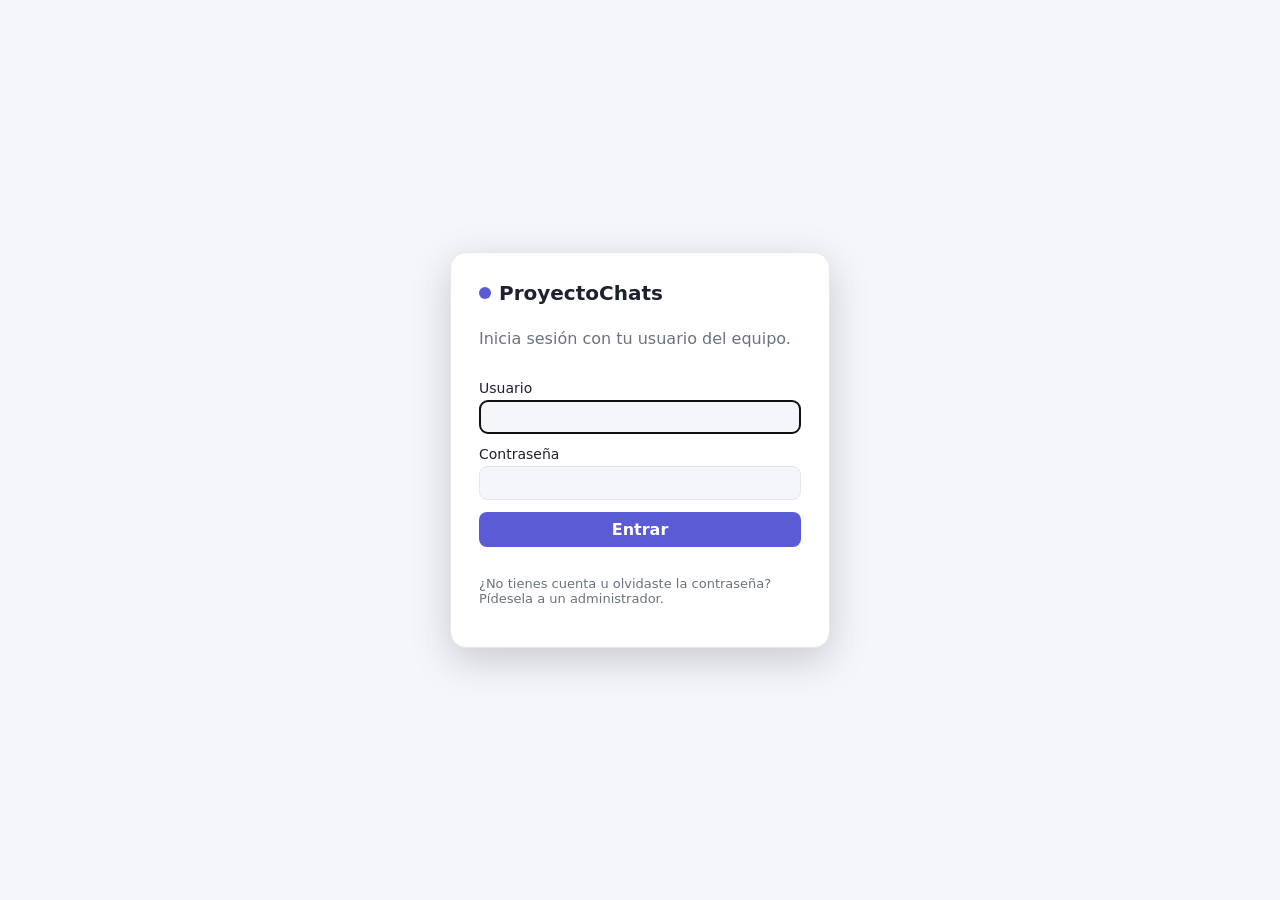
==== frontend/login.html @ 6e8d0477 "mejoras realizadas y pruebas hechas, va tomando forma" ====
<!doctype html>
<html lang="es">
<head>
  <meta charset="utf-8">
  <meta name="viewport" content="width=device-width, initial-scale=1">
  <title>Entrar · ProyectoChats</title>
  <link rel="stylesheet" href="styles.css">
  <script src="common.js"></script>
</head>
<body class="login-page">
  <main class="login-card">
    <div class="brand"><span class="brand-dot"></span>ProyectoChats</div>
    <p class="muted">Inicia sesión con tu usuario del equipo.</p>
    <form id="login-form" class="form">
      <label>Usuario
        <input id="username" name="username" autocomplete="username" required autofocus>
      </label>
      <label>Contraseña
        <input id="password" name="password" type="password" maxlength="128" autocomplete="current-password" required>
      </label>
      <p id="login-error" class="form-error" role="alert" hidden></p>
      <button type="submit" class="primary" id="login-btn">Entrar</button>
    </form>
    <p class="muted small">¿No tienes cuenta u olvidaste la contraseña? Pídesela a un administrador.</p>
  </main>

  <script src="login.js"></script>
</body>
</html>
---- frontend/styles.css ----
:root {
  --bg: #f5f6fa;
  --panel: #ffffff;
  --text: #1d2130;
  --muted: #6b7280;
  --border: #e5e7eb;
  --accent: #5b5bd6;
  --accent-soft: #ececfb;
  --in-bubble: #f1f2f6;
  --out-bubble: #5b5bd6;
  /* Canales = paleta categórica validada (orden fijo: email, telegram, whatsapp). Mismo color en
     etiquetas, historial y gráficos: el color sigue al canal. */
  --email: #2a78d6;
  --telegram: #eb6834;
  --whatsapp: #1baf7a;
  --phone: #4a3aa7;
  --chart-grid: #e1e0d9;
  --chart-axis: #c3c2b7;
  --chart-muted: #898781;
  --other: #9ca3af;
  --danger-bg: #fee2e2;
  --danger-text: #991b1b;
  --shadow: rgba(0, 0, 0, .18);
  --radius: 12px;
  color-scheme: light;
}

/* Tema oscuro: se aplica si el usuario lo elige (data-theme="dark")
   o si no ha elegido tema claro y el sistema está en modo oscuro. */
@media (prefers-color-scheme: dark) {
  :root:not([data-theme="light"]) {
    --bg: #111318;
    --panel: #1a1d24;
    --text: #e6e8ee;
    --muted: #9aa1ad;
    --border: #2a2e38;
    --accent: #8b8bf0;
    --accent-soft: #262747;
    --in-bubble: #242833;
    --out-bubble: #4f4fc4;
    --danger-bg: #3b1d1f;
    --danger-text: #fca5a5;
    --shadow: rgba(0, 0, 0, .5);
    --email: #3987e5;
    --telegram: #d95926;
    --whatsapp: #199e70;
    --phone: #9085e9;
    --chart-grid: #2c2c2a;
    --chart-axis: #383835;
    color-scheme: dark;
  }
}
:root[data-theme="dark"] {
  --bg: #111318;
  --panel: #1a1d24;
  --text: #e6e8ee;
  --muted: #9aa1ad;
  --border: #2a2e38;
  --accent: #8b8bf0;
  --accent-soft: #262747;
  --in-bubble: #242833;
  --out-bubble: #4f4fc4;
  --danger-bg: #3b1d1f;
  --danger-text: #fca5a5;
  --shadow: rgba(0, 0, 0, .5);
  --email: #3987e5;
  --telegram: #d95926;
  --whatsapp: #199e70;
  --phone: #9085e9;
  --chart-grid: #2c2c2a;
  --chart-axis: #383835;
  color-scheme: dark;
}

* { box-sizing: border-box; }
html, body { height: 100%; margin: 0; }
body {
  font-family: system-ui, -apple-system, "Segoe UI", Roboto, sans-serif;
  background: var(--bg);
  color: var(--text);
  display: flex;
  flex-direction: column;
}
button, input, select, textarea { font: inherit; color: inherit; }
.muted { color: var(--muted); }

/* Barra superior */
.topbar {
  display: flex; align-items: center; justify-content: space-between;
  padding: 10px 20px; background: var(--panel); border-bottom: 1px solid var(--border);
}
.brand { font-weight: 700; display: flex; align-items: center; gap: 8px; }
.brand-dot { width: 12px; height: 12px; border-radius: 50%; background: var(--accent); }
select, input[type="search"], .form input {
  background: var(--bg); border: 1px solid var(--border); border-radius: 8px; padding: 6px 10px;
}
.small { font-size: 13px; }

/* Mientras se comprueba la sesión no se muestra la app (evita un parpadeo antes de ir al login) */
body.booting .layout, body.booting .topbar-actions, body.booting .help { visibility: hidden; }

/* Botones */
button.primary {
  background: var(--accent); color: #fff; border: none; border-radius: 8px; padding: 8px 16px; cursor: pointer; font-weight: 600;
}
button.primary:disabled { opacity: .6; cursor: default; }
button.link { background: none; border: none; padding: 2px 4px; color: var(--accent); cursor: pointer; }
button.link:hover { text-decoration: underline; }
.icon-btn {
  width: 36px; height: 36px; display: inline-grid; place-items: center; cursor: pointer;
  background: none; border: 1px solid var(--border); border-radius: 50%; font-size: 20px; color: var(--text);
}
.icon-btn:hover { background: var(--bg); }
.icon-btn svg { width: 18px; height: 18px; fill: none; stroke: currentColor; stroke-width: 2; stroke-linecap: round; }
.icon-moon { fill: currentColor !important; stroke: none !important; }
#theme-toggle .icon-sun, #theme-toggle.is-dark .icon-moon { display: none; }
#theme-toggle.is-dark .icon-sun { display: block; }

/* Barra superior: acciones y menú de usuario */
.topbar-actions { display: flex; align-items: center; gap: 10px; }
.user-menu { position: relative; }
.user-btn {
  display: flex; align-items: center; gap: 8px; background: none; border: 1px solid var(--border);
  border-radius: 999px; padding: 4px 10px 4px 4px; cursor: pointer;
}
.user-btn:hover { background: var(--bg); }
.avatar {
  width: 28px; height: 28px; border-radius: 50%; background: var(--accent); color: #fff;
  display: grid; place-items: center; font-weight: 700; font-size: 14px;
}
.chevron { width: 16px; height: 16px; fill: none; stroke: currentColor; stroke-width: 2; }
.menu {
  position: absolute; right: 0; top: calc(100% + 6px); min-width: 220px; z-index: 60;
  background: var(--panel); border: 1px solid var(--border); border-radius: 10px;
  box-shadow: 0 10px 30px var(--shadow); padding: 6px; display: flex; flex-direction: column;
}
.menu[hidden] { display: none; }
.menu-head { display: flex; flex-direction: column; padding: 8px 10px; border-bottom: 1px solid var(--border); margin-bottom: 4px; font-size: 14px; }
.menu button { background: none; border: none; text-align: left; padding: 8px 10px; border-radius: 6px; cursor: pointer; }
.menu button:hover { background: var(--bg); }
.menu button.danger { color: var(--danger-text); }

/* Formularios y diálogos */
.form { display: flex; flex-direction: column; gap: 12px; }
.form label { display: flex; flex-direction: column; gap: 4px; font-size: 14px; }
.form input, .form select { padding: 8px 10px; }
.form-error { margin: 0; padding: 8px 10px; border-radius: 8px; background: var(--danger-bg); color: var(--danger-text); font-size: 14px; }
.form-error[hidden] { display: none; }
.dialog {
  border: 1px solid var(--border); border-radius: 14px; padding: 20px; width: min(420px, calc(100vw - 32px));
  background: var(--panel); color: var(--text); box-shadow: 0 20px 60px var(--shadow);
}
.dialog.wide { width: min(860px, calc(100vw - 32px)); }
.dialog::backdrop { background: rgba(0, 0, 0, .45); }
.dialog h2 { margin: 0 0 4px; font-size: 18px; }
.dialog h3 { margin: 8px 0 0; font-size: 15px; }
.dialog-head { display: flex; justify-content: space-between; align-items: center; margin-bottom: 12px; }
.dialog-actions { display: flex; justify-content: flex-end; gap: 8px; }
.form-grid { display: grid; grid-template-columns: repeat(auto-fit, minmax(180px, 1fr)); gap: 10px; }
.users-table { width: 100%; border-collapse: collapse; font-size: 14px; margin-bottom: 16px; display: block; overflow-x: auto; }
.users-table th, .users-table td { text-align: left; padding: 8px; border-bottom: 1px solid var(--border); white-space: nowrap; }
.users-table th { color: var(--muted); font-weight: 600; font-size: 12px; text-transform: uppercase; }
.users-table tr.inactive td { color: var(--muted); }
.row-actions { text-align: right; }
.user-form { border-top: 1px solid var(--border); padding-top: 12px; }

/* Pantalla de inicio de sesión */
body.login-page { align-items: center; justify-content: center; padding: 16px; }
.login-card {
  width: min(380px, 100%); background: var(--panel); border: 1px solid var(--border); border-radius: 16px;
  padding: 28px; box-shadow: 0 12px 40px var(--shadow); display: flex; flex-direction: column; gap: 8px;
}
.login-card .brand { font-size: 20px; }
.login-card .form { margin: 8px 0; }

/* Buscador, filtros y acciones de la columna de clientes */
#client-search { width: 100%; }
.client-actions { display: flex; align-items: center; gap: 6px; }
.client-actions .check { flex: 1; }
.small-btn { padding: 4px 10px; font-size: 13px; white-space: nowrap; }

/* Pestañas */
.tabs { display: flex; gap: 2px; border-bottom: 1px solid var(--border); flex-shrink: 0; }
.tabs button {
  background: none; border: none; border-bottom: 2px solid transparent; padding: 8px 10px; cursor: pointer;
  color: var(--muted); font-weight: 600; font-size: 14px; margin-bottom: -1px; display: flex; align-items: center; gap: 6px;
}
.tabs button:hover { color: var(--text); }
.tabs button.active { color: var(--accent); border-bottom-color: var(--accent); }
.count {
  font-size: 11px; min-width: 18px; padding: 1px 6px; border-radius: 999px; text-align: center;
  background: var(--accent-soft); color: var(--accent);
}
.count.alert { background: var(--danger-bg); color: var(--danger-text); }
.side-pane { display: flex; flex-direction: column; gap: 10px; flex: 1; min-height: 0; overflow-y: auto; }
.tab-pane { flex: 1; min-height: 0; overflow-y: auto; padding-top: 12px; display: flex; flex-direction: column; }
.detail-tabs { margin-top: 4px; }

/* Ficha: resumen y datos clave */
.summary-box { background: var(--accent-soft); border-radius: 10px; padding: 10px 12px; margin-bottom: 14px; }
.summary-head { display: flex; justify-content: space-between; align-items: center; font-size: 14px; }
.summary-box p { margin: 6px 0 0; font-size: 14px; line-height: 1.45; }
.summary-box #summary-meta { font-size: 12px; }
.summary-box #summary-meta:empty { display: none; }
.section-title { font-size: 13px; text-transform: uppercase; color: var(--muted); margin: 0 0 6px; letter-spacing: .03em; }
.facts { list-style: none; margin: 0 0 10px; padding: 0; display: flex; flex-direction: column; }
.facts > li { display: grid; grid-template-columns: 1fr auto; gap: 0 8px; padding: 7px 0; border-bottom: 1px solid var(--border); font-size: 14px; }
.fact-label { font-size: 12px; color: var(--muted); grid-column: 1; }
.fact-value { grid-column: 1; white-space: pre-wrap; word-break: break-word; }
.fact-actions { grid-column: 2; grid-row: 1 / span 2; display: flex; align-items: center; gap: 2px; }
.ai-badge {
  font-size: 10px; font-weight: 700; padding: 1px 5px; border-radius: 4px;
  background: var(--accent-soft); color: var(--accent); letter-spacing: .03em;
}
.icon-link {
  background: none; border: none; cursor: pointer; color: var(--muted); padding: 2px 5px; border-radius: 4px; font-size: 14px; line-height: 1;
}
.icon-link:hover { color: var(--accent); background: var(--bg); }
.inline-form { display: flex; gap: 6px; flex-wrap: wrap; }
.inline-form input { flex: 1 1 120px; min-width: 0; background: var(--bg); border: 1px solid var(--border); border-radius: 8px; padding: 6px 8px; font-size: 14px; }
.facts .fact-edit { grid-column: 1 / -1; }

/* Tareas */
.task-list { list-style: none; margin: 0; padding: 0; display: flex; flex-direction: column; }
.task { display: flex; align-items: flex-start; gap: 8px; padding: 8px 0; border-bottom: 1px solid var(--border); font-size: 14px; }
.task input[type="checkbox"] { margin-top: 3px; accent-color: var(--accent); cursor: pointer; }
.task-body { flex: 1; min-width: 0; display: flex; flex-direction: column; gap: 3px; }
.task-title { word-break: break-word; }
.task.done .task-title { text-decoration: line-through; color: var(--muted); }
.task-meta { display: flex; flex-wrap: wrap; align-items: center; gap: 6px; font-size: 12px; }
.task-meta .client-link { padding: 0; font-size: 12px; font-weight: 600; }
.due { color: var(--muted); }
.due.today { color: #b45309; font-weight: 600; }
.due.overdue { color: var(--danger-text); font-weight: 600; }
.task-group { font-size: 12px; font-weight: 700; text-transform: uppercase; color: var(--muted); padding: 10px 0 2px; letter-spacing: .03em; }
.task-group:first-child { padding-top: 0; }
.task .task-form { flex: 1; }
.task-form { display: flex; flex-direction: column; gap: 6px; margin-top: 10px; }
.task-form input, .task-form select { background: var(--bg); border: 1px solid var(--border); border-radius: 8px; padding: 6px 8px; font-size: 14px; min-width: 0; }
.task-form-row { display: flex; gap: 6px; flex-wrap: wrap; align-items: center; }
.task-form-row select { flex: 1; }
.done-tasks { margin-top: 14px; font-size: 14px; }
.done-tasks summary { cursor: pointer; color: var(--muted); }
.empty-tasks { padding: 12px 0; }

/* Pestañas laterales: tres en una columna estrecha */
.side-tabs button { padding: 8px 6px; font-size: 13px; gap: 4px; white-space: nowrap; }

/* Bandeja "Sin responder" */
#inbox-scope { align-self: flex-start; }
.inbox-list { list-style: none; margin: 0; padding: 0; display: flex; flex-direction: column; gap: 6px; }
.inbox-item { padding: 8px 10px; border-radius: 8px; cursor: pointer; border: 1px solid var(--border); display: flex; flex-direction: column; gap: 4px; }
.inbox-item:hover { background: var(--bg); }
.inbox-top, .inbox-bottom { display: flex; justify-content: space-between; align-items: center; gap: 6px; }
.inbox-bottom { flex-wrap: wrap; }
.inbox-bottom > .muted { white-space: nowrap; }
.inbox-snippet { font-size: 13px; line-height: 1.4; word-break: break-word; }
.wait { font-size: 12px; color: var(--muted); white-space: nowrap; }
.wait.late { color: var(--danger-text); font-weight: 600; }
button.link.small { font-size: 12px; }

/* No leídos en la lista de clientes */
.unread {
  display: inline-block; margin-left: 6px; font-size: 11px; font-weight: 700; min-width: 18px; padding: 0 6px;
  border-radius: 999px; background: var(--accent); color: #fff; text-align: center; vertical-align: middle;
}

/* Novedades desde la última visita */
.whats-new { background: var(--accent-soft); border-left: 3px solid var(--accent); border-radius: 8px; padding: 8px 10px; margin-bottom: 10px; font-size: 13px; }
.whats-new-head { display: flex; justify-content: space-between; align-items: center; gap: 8px; flex-wrap: wrap; }
.whats-new-summary { margin-top: 6px; white-space: pre-wrap; line-height: 1.45; }

/* Borrador de respuesta */
.draft-open { align-self: flex-start; margin-bottom: 10px; }
.draft-panel {
  display: flex; flex-direction: column; gap: 8px; padding: 10px; margin-bottom: 12px;
  border: 1px solid var(--accent); border-radius: 10px; background: var(--accent-soft); font-size: 14px;
}
.draft-panel label { display: flex; flex-direction: column; gap: 4px; }
.draft-panel select, .draft-panel input, .draft-panel textarea {
  background: var(--panel); border: 1px solid var(--border); border-radius: 8px; padding: 6px 8px; font-size: 14px; width: 100%;
}
.draft-panel textarea { resize: vertical; line-height: 1.45; min-height: 140px; }
.draft-actions { display: flex; align-items: center; gap: 10px; flex-wrap: wrap; }
.primary.small-btn { padding: 5px 12px; }

/* Pestañas del panel derecho: cuatro en poco espacio */
.detail-tabs button { padding: 8px 7px; font-size: 13px; gap: 4px; }

/* Notas internas */
.note-form { display: flex; flex-direction: column; gap: 6px; margin-bottom: 12px; }
.note-form .ghost { align-self: flex-end; }
.mention-wrap { position: relative; }
.mention-wrap textarea {
  width: 100%; resize: vertical; background: var(--bg); border: 1px solid var(--border); border-radius: 8px;
  padding: 8px 10px; font-size: 14px; line-height: 1.45;
}
.mention-list {
  position: absolute; left: 8px; top: 100%; z-index: 20; list-style: none; margin: 2px 0 0; padding: 4px; min-width: 180px;
  background: var(--panel); border: 1px solid var(--border); border-radius: 8px; box-shadow: 0 8px 24px var(--shadow);
}
.mention-list li { padding: 6px 10px; border-radius: 6px; cursor: pointer; font-size: 14px; }
.mention-list li.active, .mention-list li:hover { background: var(--accent-soft); color: var(--accent); }
.notes-list { list-style: none; margin: 0; padding: 0; display: flex; flex-direction: column; gap: 8px; }
.note { background: #fff8e1; border-radius: 8px; padding: 8px 10px; font-size: 14px; }
.note-meta { display: flex; align-items: center; gap: 6px; font-size: 12px; margin-bottom: 4px; }
.note-meta .muted { flex: 1; }
.note-body { white-space: pre-wrap; word-break: break-word; line-height: 1.45; }
.mention { color: var(--accent); font-weight: 600; }
:root[data-theme="dark"] .note { background: #3a3320; }
@media (prefers-color-scheme: dark) { :root:not([data-theme="light"]) .note { background: #3a3320; } }

/* Campana de avisos */
.bell-wrap { position: relative; }
#bell { position: relative; }
.bell-count {
  position: absolute; top: -4px; right: -4px; min-width: 18px; height: 18px; padding: 0 5px; border-radius: 999px;
  background: #ef4444; color: #fff; font-size: 11px; font-weight: 700; display: grid; place-items: center;
}
.bell-menu { width: 340px; max-width: calc(100vw - 24px); }
.bell-head { flex-direction: row; justify-content: space-between; align-items: center; }
.bell-list { list-style: none; margin: 0; padding: 0; max-height: 380px; overflow-y: auto; }
.bell-item { display: flex; gap: 8px; padding: 8px 10px; border-radius: 6px; cursor: pointer; font-size: 13px; line-height: 1.4; }
.bell-item:hover { background: var(--bg); }
.bell-item.unread-item { background: var(--accent-soft); }
.bell-text { display: flex; flex-direction: column; gap: 2px; }
.bell-empty { padding: 10px; }

/* Gestión de clientes: filtros, estado, etiquetas */
.client-filters { display: flex; gap: 6px; align-items: center; flex-wrap: wrap; }
.client-filters select { flex: 1 1 90px; min-width: 0; padding: 4px 6px; font-size: 13px; }
.check { display: flex; align-items: center; gap: 4px; font-size: 13px; color: var(--muted); cursor: pointer; white-space: nowrap; }
.status-dot { display: inline-block; width: 8px; height: 8px; border-radius: 50%; margin-right: 6px; vertical-align: middle; background: var(--other); }
.status-dot.lead, .status-badge.lead { --st: #8b5cf6; }
.status-dot.active, .status-badge.active { --st: #16a34a; }
.status-dot.issue, .status-badge.issue { --st: #dc2626; }
.status-dot.inactive, .status-badge.inactive { --st: #9ca3af; }
.status-dot { background: var(--st, var(--other)); }
.status-badge { font-size: 11px; font-weight: 700; padding: 2px 8px; border-radius: 999px; color: var(--st); border: 1px solid var(--st); white-space: nowrap; }
.detail-title { display: flex; align-items: center; gap: 8px; }
.detail-title h2 { flex: 0 1 auto; min-width: 0; overflow: hidden; text-overflow: ellipsis; white-space: nowrap; }
.tag-chips { display: flex; flex-wrap: wrap; gap: 4px; margin-bottom: 8px; }
.tag-chips:empty { display: none; }
.chip-tag { font-size: 11px; padding: 1px 7px; border-radius: 4px; background: var(--bg); border: 1px solid var(--border); color: var(--muted); }
.chip-tag.more { border-style: dashed; }
.badge.phone { --c: var(--phone); }
.duplicates { display: flex; flex-direction: column; gap: 6px; margin-bottom: 10px; }
.duplicate { display: flex; align-items: center; justify-content: space-between; gap: 8px; font-size: 13px;
  padding: 6px 10px; border-radius: 8px; background: #fef3c7; color: #78350f; }
.duplicate .link { color: inherit; font-weight: 700; text-decoration: underline; padding: 0; }
:root[data-theme="dark"] .duplicate { background: #3b2f12; color: #fde68a; }
@media (prefers-color-scheme: dark) { :root:not([data-theme="light"]) .duplicate { background: #3b2f12; color: #fde68a; } }
.client-section { border-top: 1px solid var(--border); margin-top: 16px; padding-top: 12px; display: flex; flex-direction: column; gap: 8px; }
.client-section h3 { margin: 0; }
.client-section p { margin: 0; }
.identity-list { list-style: none; margin: 0; padding: 0; display: flex; flex-direction: column; gap: 4px; font-size: 14px; }
.identity-list li { display: flex; align-items: center; gap: 6px; }
.identity-list li span:nth-child(2) { flex: 1; }
.inline-form select { background: var(--bg); border: 1px solid var(--border); border-radius: 8px; padding: 6px 8px; font-size: 14px; }
button.danger { color: var(--danger-text); border-color: var(--danger-text); }
.create-mode .edit-only { display: none !important; }
dialog:not(.is-admin) .admin-only { display: none !important; }
.admin-tabs { margin-bottom: 12px; }
.admin-pane { display: flex; flex-direction: column; gap: 10px; }
.audit-table { max-height: 50vh; overflow-y: auto; }
.audit-table td.audit-detail { white-space: normal; min-width: 180px; color: var(--muted); }

.spacer { flex: 1; }

/* Integraciones (administración) */
.integrations-list { list-style: none; margin: 0 0 12px; padding: 0; display: flex; flex-direction: column; gap: 8px; }
.integration { border: 1px solid var(--border); border-radius: 10px; padding: 10px 12px; display: flex; flex-direction: column; gap: 6px; font-size: 14px; }
.integration.disabled { opacity: .6; }
.int-head { display: flex; align-items: center; gap: 8px; flex-wrap: wrap; }
.int-status { font-size: 13px; color: var(--muted); }
.int-status.ok { color: #0ca30c; }
.int-status.error { color: var(--danger-text); }
.webhook-info { display: grid; grid-template-columns: auto 1fr; gap: 4px 10px; align-items: center; }
.webhook-info code { font-size: 12px; background: var(--bg); padding: 3px 6px; border-radius: 4px; word-break: break-all; user-select: all; }
.integration-form { border-top: 1px solid var(--border); padding-top: 12px; }

/* Buscador de mensajes */
.msg-search { display: flex; gap: 6px; margin-bottom: 8px; flex-wrap: wrap; }
.msg-search input { flex: 1 1 160px; min-width: 0; }
.msg-results { border: 1px solid var(--border); border-radius: 10px; padding: 8px 10px; margin-bottom: 10px; max-height: 45%; overflow-y: auto; flex-shrink: 0; }
.msg-results-head { display: flex; justify-content: space-between; align-items: center; margin-bottom: 4px; }
.results { list-style: none; margin: 0; padding: 0; display: flex; flex-direction: column; }
.result { padding: 7px 4px; border-bottom: 1px solid var(--border); cursor: pointer; font-size: 13px; border-radius: 6px; }
.result:hover { background: var(--bg); }
.result:last-child { border-bottom: none; }
.result-meta { font-size: 12px; color: var(--muted); margin-bottom: 2px; }
.result-reason { font-weight: 600; margin-bottom: 2px; }
.result-text { line-height: 1.4; word-break: break-word; }
.result mark { background: #fde68a; color: inherit; border-radius: 2px; padding: 0 1px; }
:root[data-theme="dark"] .result mark { background: #6b5a1a; }
@media (prefers-color-scheme: dark) { :root:not([data-theme="light"]) .result mark { background: #6b5a1a; } }
.keywords { margin: 6px 0 0; }

/* Documentos y adjuntos */
.docs-title { display: flex; justify-content: space-between; align-items: center; margin-top: 14px; }
.docs-title h3 { margin: 0; }
.upload-link { cursor: pointer; }
.documents { list-style: none; margin: 0; padding: 0; display: flex; flex-direction: column; }
.document { display: flex; align-items: flex-start; gap: 8px; padding: 7px 0; border-bottom: 1px solid var(--border); font-size: 14px; }
.doc-icon { font-size: 18px; line-height: 1.2; }
.doc-body { flex: 1; min-width: 0; display: flex; flex-direction: column; gap: 2px; }
.doc-name { color: var(--text); text-decoration: none; word-break: break-word; font-weight: 600; }
.doc-name:hover { color: var(--accent); text-decoration: underline; }
.doc-meta { font-size: 12px; color: var(--muted); }
.doc-meta .link { padding: 0 2px; }
.doc-text {
  margin: 6px 0 0; padding: 8px; max-height: 220px; overflow: auto; white-space: pre-wrap; word-break: break-word;
  background: var(--bg); border-radius: 6px; font: 12px/1.45 ui-monospace, Consolas, monospace;
}
a.icon-link { text-decoration: none; }
.att-chips { display: flex; flex-wrap: wrap; gap: 4px; margin-top: 6px; }
.att-chip {
  font-size: 12px; padding: 2px 8px; border-radius: 6px; border: 1px solid var(--border); background: var(--panel);
  color: var(--text); text-decoration: none; max-width: 100%; overflow: hidden; text-overflow: ellipsis; white-space: nowrap;
}
.att-chip:hover { border-color: var(--accent); color: var(--accent); }

/* Panel de actividad (gráficos) */
.dashboard { width: min(1000px, calc(100vw - 32px)); }
.dash-range { margin-bottom: 14px; }
.stat-tiles { display: grid; grid-template-columns: repeat(auto-fit, minmax(140px, 1fr)); gap: 10px; margin-bottom: 14px; }
.stat-tile { border: 1px solid var(--border); border-radius: 10px; padding: 10px 12px; display: flex; flex-direction: column; gap: 4px; }
.stat-label { font-size: 12px; color: var(--muted); }
.stat-value { font-size: 24px; font-weight: 600; }
.tile-note { font-size: 12px; font-weight: 600; color: var(--danger-text); }
.viz-card { border: 1px solid var(--border); border-radius: 10px; padding: 12px 14px; margin-bottom: 12px; min-width: 0; }
.viz-card h3 { margin: 0 0 8px; font-size: 15px; }
.viz-row { display: grid; grid-template-columns: 1fr 2fr; gap: 12px; }
.people-table th { white-space: normal; }
.viz-row .viz-card { margin-bottom: 0; }
.viz-legend { display: flex; gap: 14px; font-size: 13px; color: var(--muted); margin-bottom: 6px; }
.viz-legend-item { display: inline-flex; align-items: center; gap: 6px; }
.viz-key { width: 10px; height: 10px; border-radius: 2px; background: var(--other); }
.viz-key.email, .viz-seg.email { --c: var(--email); }
.viz-key.telegram, .viz-seg.telegram { --c: var(--telegram); }
.viz-key.whatsapp, .viz-seg.whatsapp { --c: var(--whatsapp); }
.viz-key { background: var(--c); }
.viz-seg { fill: var(--c); }
.viz-chart svg { display: block; width: 100%; height: auto; overflow: visible; }
.viz-grid { stroke: var(--chart-grid); stroke-width: 1; }
.viz-baseline { stroke: var(--chart-axis); stroke-width: 1; }
.viz-axis { font-size: 11px; fill: var(--chart-muted); font-variant-numeric: tabular-nums; }
.viz-hit { outline: none; cursor: default; }
.viz-hit:hover, .viz-hit:focus { fill: color-mix(in srgb, var(--text) 5%, transparent); }
.viz-table { margin-top: 8px; font-size: 13px; }
.viz-table summary { cursor: pointer; color: var(--accent); }
td.num, .people-table td:not(:first-child) { text-align: right; font-variant-numeric: tabular-nums; }
.hbar { display: grid; grid-template-columns: 84px 1fr 32px; align-items: center; gap: 8px; font-size: 13px; padding: 5px 0; }
.hbar-track { height: 12px; }
.hbar-fill { display: block; height: 100%; background: var(--email); border-radius: 0 4px 4px 0; }
.hbar-fill:not([data-pct="0"]) { min-width: 2px; }
.hbar-value { text-align: right; font-variant-numeric: tabular-nums; }
.viz-tooltip {
  position: fixed; z-index: 2000; pointer-events: none; background: var(--panel); color: var(--text);
  border: 1px solid var(--border); border-radius: 8px; padding: 8px 10px; box-shadow: 0 8px 24px var(--shadow); font-size: 13px;
}
.viz-tip-title { font-size: 12px; color: var(--muted); margin-bottom: 4px; }
.viz-tip-row { display: flex; align-items: center; gap: 6px; }
.viz-tip-key { width: 12px; height: 2px; border-radius: 1px; }
@media (max-width: 760px) { .viz-row { grid-template-columns: 1fr; } }

/* Mensaje resaltado al venir desde un dato o una tarea */
.timeline li.flash { outline: 2px solid var(--accent); animation: flash 2.5s ease; }
@keyframes flash { 0%, 60% { background: var(--accent-soft); } }

/* Importación */
.dropzone {
  display: flex; flex-direction: column; align-items: center; justify-content: center; gap: 6px; text-align: center;
  padding: 36px 16px; border: 2px dashed var(--border); border-radius: 12px; cursor: pointer; margin-bottom: 12px;
  transition: border-color .15s, background .15s;
}
.dropzone:hover, .dropzone.over { border-color: var(--accent); background: var(--accent-soft); }
.dropzone.loading { opacity: .6; pointer-events: none; }
.dropzone.loading strong::after { content: " · analizando…"; font-weight: normal; }
.howto { font-size: 14px; margin-top: 8px; }
.howto summary { cursor: pointer; color: var(--accent); }
.howto li { margin: 6px 0; line-height: 1.45; }
.import-summary { margin: 0; display: flex; align-items: center; gap: 6px; flex-wrap: wrap; }
.participants { border: 1px solid var(--border); border-radius: 10px; padding: 8px 12px; margin: 0; max-height: 240px; overflow-y: auto; }
.participants legend { font-size: 14px; padding: 0 4px; }
.participant { display: flex !important; flex-direction: row !important; align-items: center; gap: 10px; padding: 6px 0; flex-wrap: wrap; }
.participant > span:nth-child(2) { flex: 1; }
.tag { font-size: 12px; padding: 2px 8px; border-radius: 999px; background: var(--accent-soft); color: var(--accent); }
.import-result { font-size: 15px; line-height: 1.5; }
[hidden] { display: none !important; }

/* Tutorial de bienvenida */
.tour-backdrop { position: fixed; inset: 0; z-index: 1000; }
.tour-spot {
  position: fixed; z-index: 1001; border-radius: 12px; pointer-events: none;
  box-shadow: 0 0 0 9999px rgba(0, 0, 0, .55); transition: all .25s ease;
}
.tour-card {
  position: fixed; z-index: 1002; width: min(340px, calc(100vw - 24px));
  background: var(--panel); color: var(--text); border: 1px solid var(--border); border-radius: 14px;
  padding: 16px 18px; box-shadow: 0 16px 50px var(--shadow); transition: top .25s ease, left .25s ease;
}
.tour-card h3 { margin: 4px 0 6px; font-size: 16px; }
.tour-card p { margin: 0 0 14px; font-size: 14px; line-height: 1.5; }
.tour-progress { font-size: 12px; color: var(--muted); }
.tour-actions { display: flex; align-items: center; gap: 8px; }
.tour-actions .spacer { flex: 1; }

/* Layout principal */
.layout {
  flex: 1; min-height: 0;
  display: grid; grid-template-columns: 290px 1fr 370px; gap: 12px; padding: 12px;
}
.panel {
  background: var(--panel); border: 1px solid var(--border); border-radius: var(--radius);
  min-height: 0; display: flex; flex-direction: column; overflow: hidden;
}

/* Clientes */
.clients { padding: 12px; gap: 10px; }
.clients input { width: 100%; }
.client-list { list-style: none; margin: 0; padding: 0; overflow-y: auto; }
.client-list li {
  padding: 10px; border-radius: 8px; cursor: pointer; display: flex; flex-direction: column; gap: 4px;
}
.client-list li:hover { background: var(--bg); }
.client-list li.active { background: var(--accent-soft); }
.client-name { font-weight: 600; }
.client-meta { display: flex; gap: 4px; flex-wrap: wrap; }

.badge {
  --c: var(--other);
  font-size: 11px; padding: 1px 7px; border-radius: 999px; color: var(--text);
  background: color-mix(in srgb, var(--c) 18%, transparent); border: 1px solid color-mix(in srgb, var(--c) 55%, transparent);
  text-transform: capitalize;
}
.badge.email { --c: var(--email); }
.badge.whatsapp { --c: var(--whatsapp); }
.badge.telegram { --c: var(--telegram); }

/* Chat */
.chat-head {
  display: flex; justify-content: space-between; align-items: center;
  padding: 14px 18px; border-bottom: 1px solid var(--border);
}
.chat-head h1 { font-size: 18px; margin: 0 0 2px; }
.chat-head p { margin: 0; font-size: 13px; }
.ghost {
  background: none; border: 1px solid var(--border); border-radius: 8px; padding: 6px 12px; cursor: pointer;
}
.ghost:hover { background: var(--bg); }

.chat-log { flex: 1; overflow-y: auto; padding: 18px; display: flex; flex-direction: column; gap: 12px; }
.empty-chat { margin: auto; text-align: center; max-width: 440px; }
.suggestions { display: flex; flex-direction: column; gap: 8px; margin-top: 12px; }
.chip {
  background: var(--accent-soft); border: none; border-radius: 999px; padding: 8px 14px; cursor: pointer; text-align: left;
}

.msg { max-width: 80%; padding: 10px 14px; border-radius: 14px; line-height: 1.45; white-space: pre-wrap; word-wrap: break-word; }
.msg.user { align-self: flex-end; background: var(--out-bubble); color: #fff; border-bottom-right-radius: 4px; }
.msg.bot { align-self: flex-start; background: var(--in-bubble); border-bottom-left-radius: 4px; }
.msg.error { align-self: center; background: var(--danger-bg); color: var(--danger-text); }
.msg .trace { margin-top: 8px; font-size: 12px; color: var(--muted); white-space: normal; }
.msg .trace span { display: inline-block; margin: 2px 4px 0 0; padding: 1px 6px; border: 1px solid var(--border); border-radius: 6px; }
.msg .trace span.team { border-color: #f59e0b; color: #b45309; }
.typing { display: inline-flex; gap: 4px; }
.typing i { width: 6px; height: 6px; border-radius: 50%; background: var(--muted); animation: blink 1s infinite; }
.typing i:nth-child(2) { animation-delay: .2s; }
.typing i:nth-child(3) { animation-delay: .4s; }
@keyframes blink { 50% { opacity: .2; } }

.chat-form { display: flex; gap: 8px; padding: 12px; border-top: 1px solid var(--border); }
.chat-form textarea {
  flex: 1; resize: none; max-height: 160px; border: 1px solid var(--border); border-radius: 10px;
  padding: 10px 12px; background: var(--bg);
}
.chat-form button {
  background: var(--accent); color: #fff; border: none; border-radius: 10px; padding: 0 18px; cursor: pointer;
}
.chat-form button:disabled { opacity: .5; cursor: default; }

/* Ficha del cliente */
.detail { padding: 16px; }
.detail-empty { margin: auto; text-align: center; }
.detail-body { display: flex; flex-direction: column; min-height: 0; flex: 1; }
.detail-body[hidden] { display: none; }
.detail h2 { margin: 0; font-size: 18px; }
.detail p { margin: 2px 0 10px; font-size: 13px; }
.identities { display: flex; flex-direction: column; gap: 4px; font-size: 13px; margin-bottom: 12px; }
.identities div { display: flex; gap: 6px; align-items: center; }
.timeline-controls { display: flex; gap: 8px; align-items: center; margin-bottom: 10px; }
.segmented { display: inline-flex; border: 1px solid var(--border); border-radius: 8px; overflow: hidden; }
.segmented button { background: none; border: none; padding: 5px 12px; cursor: pointer; }
.segmented button.active { background: var(--accent); color: #fff; }

.timeline { list-style: none; margin: 0; padding: 0; overflow-y: auto; flex: 1; display: flex; flex-direction: column; gap: 8px; }
.timeline li { font-size: 13px; padding: 8px 10px; border-radius: 10px; background: var(--in-bubble); border-left: 3px solid var(--other); }
.timeline li.email { border-left-color: var(--email); }
.timeline li.whatsapp { border-left-color: var(--whatsapp); }
.timeline li.telegram { border-left-color: var(--telegram); }
.timeline li.out { background: var(--accent-soft); }
.timeline .meta { font-size: 11px; color: var(--muted); margin-bottom: 3px; }

/* Hilos del asistente: uno por cliente */
.thread { display: flex; flex-direction: column; gap: 12px; min-height: 100%; }
.thread[hidden] { display: none; }
.client-list li.general .client-name::before { content: "💬 "; }
.client-list li .has-thread {
  width: 7px; height: 7px; border-radius: 50%; background: var(--accent); display: inline-block; margin-left: 6px;
  vertical-align: middle;
}

/* Mascota de ayuda */
.help { position: fixed; right: 20px; bottom: 20px; z-index: 50; display: flex; flex-direction: column; align-items: flex-end; gap: 12px; }
.mascot {
  width: 64px; height: 64px; border: none; border-radius: 50%; padding: 6px; cursor: pointer;
  background: var(--panel); box-shadow: 0 6px 20px var(--shadow);
  transition: transform .15s ease;
  animation: float 3.5s ease-in-out infinite;
}
.mascot:hover { transform: scale(1.08); }
.mascot svg { width: 100%; height: 100%; display: block; }
.mascot-body { fill: #ffb547; }
.mascot-eye { fill: #2b2140; }
.mascot-shine { fill: #fff; }
.mascot-smile { fill: none; stroke: #2b2140; stroke-width: 2.4; stroke-linecap: round; }
.mascot-cheek { fill: #ff7a7a; opacity: .55; }
.mascot-spark { fill: var(--accent); transform-origin: 52px 10px; animation: twinkle 2.4s ease-in-out infinite; }
.help.open .mascot { animation: none; }
@keyframes float { 50% { transform: translateY(-4px); } }
@keyframes twinkle { 50% { transform: scale(.6) rotate(20deg); opacity: .6; } }

.help-panel {
  width: 340px; max-width: calc(100vw - 32px); height: 440px; max-height: calc(100vh - 120px);
  background: var(--panel); border: 1px solid var(--border); border-radius: 16px;
  box-shadow: 0 12px 40px var(--shadow); display: flex; flex-direction: column; overflow: hidden;
}
.help-panel[hidden] { display: none; }
.help-head { display: flex; align-items: center; gap: 6px; padding: 12px 14px; border-bottom: 1px solid var(--border); background: #ffb54722; }
.help-head .muted { font-size: 13px; }
.help-close { margin-left: auto; background: none; border: none; font-size: 22px; line-height: 1; cursor: pointer; color: var(--muted); }
.help-log { flex: 1; overflow-y: auto; padding: 14px; display: flex; flex-direction: column; gap: 10px; }
.help-log .msg { max-width: 90%; font-size: 14px; }
.help .chat-form button { background: #f59e0b; }

@media (max-width: 1100px) {
  .layout { grid-template-columns: 220px 1fr; }
  .detail { display: none; }
}
@media (max-width: 720px) {
  .layout { grid-template-columns: 1fr; padding: 8px; }
  .clients { max-height: 180px; }
}
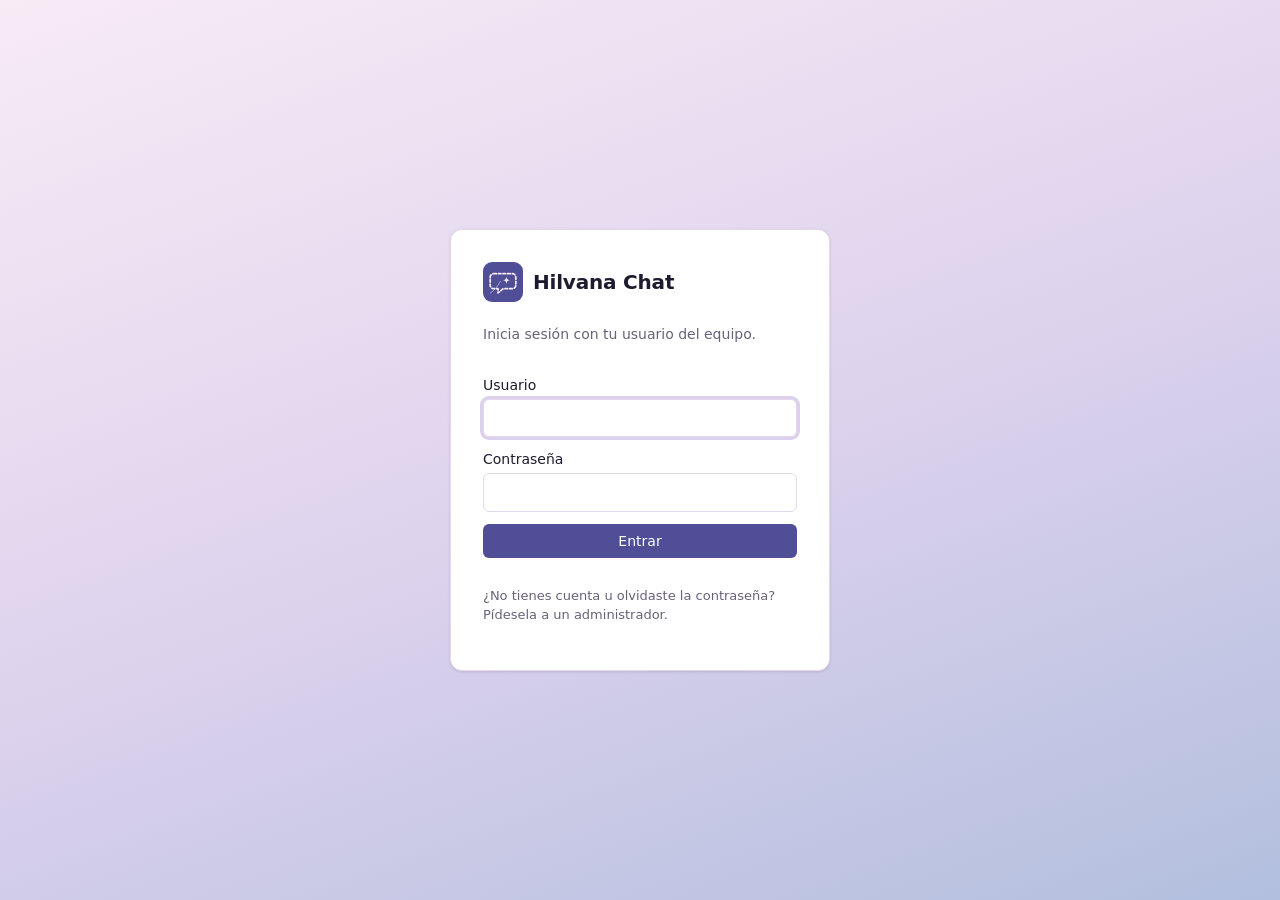
==== commit 1f80415c: "feat(ui): marca Hilvana Chat con su logo" ====
--- a/frontend/login.html
+++ b/frontend/login.html
@@ -3,13 +3,14 @@
 <head>
   <meta charset="utf-8">
   <meta name="viewport" content="width=device-width, initial-scale=1">
-  <title>Entrar · ProyectoChats</title>
+  <title>Entrar · Hilvana Chat</title>
+  <link rel="icon" href="logo.svg" type="image/svg+xml">
   <link rel="stylesheet" href="styles.css">
   <script src="common.js"></script>
 </head>
 <body class="login-page">
   <main class="login-card">
-    <div class="brand"><span class="brand-dot"></span>ProyectoChats</div>
+    <div class="brand"><img class="brand-logo" src="logo.svg" alt="">Hilvana Chat</div>
     <p class="muted">Inicia sesión con tu usuario del equipo.</p>
     <form id="login-form" class="form">
       <label>Usuario
--- a/frontend/styles.css
+++ b/frontend/styles.css
@@ -1,27 +1,55 @@
 :root {
-  --bg: #f5f6fa;
+  /* Paleta de identidad (de claro a más intenso): rosa lavanda, malva, lila, lavanda y azul pervinca.
+     Son tonos pastel: se usan para fondos, selecciones, bordes y burbujas. Para texto y botones se usa el
+     índigo, de la misma familia, con contraste suficiente (7,3:1 sobre blanco). */
+  --lavanda-1: #f8ebf6;
+  --lavanda-2: #e7d7ea;
+  --lavanda-3: #dbd1ec;
+  --lavanda-4: #cecfeb;
+  --lavanda-5: #b2bfde;
+  --indigo: #4f4e96;
+  --brand-gradient: linear-gradient(90deg, var(--lavanda-1), var(--lavanda-2), var(--lavanda-3), var(--lavanda-4), var(--lavanda-5));
+
+  --bg: #f5f0f8;                 /* campos, fichas y botones neutros */
+  --hover: var(--lavanda-1);
   --panel: #ffffff;
-  --text: #1d2130;
-  --muted: #6b7280;
-  --border: #e5e7eb;
-  --accent: #5b5bd6;
-  --accent-soft: #ececfb;
-  --in-bubble: #f1f2f6;
-  --out-bubble: #5b5bd6;
+  --sub: var(--lavanda-1);       /* columna de clientes */
+  --sub-hover: var(--lavanda-2);
+  /* Barra superior: índigo profundo (la versión oscura del color de los botones) con texto lavanda */
+  --topbar-bg: #2e2c5a;
+  --topbar-text: #f5f1fa;
+  --topbar-muted: #c8c2de;
+  /* Asistente: pervinca muy suave (de lavanda-4) para distinguirlo de la ficha y de la conversación */
+  --assistant-bg: #f0f1fa;
+  --assistant-bubble: #ffffff;
+  --text: #1f1b2e;
+  --muted: #686279;
+  --border: var(--lavanda-2);
+  --accent: var(--indigo);
+  --accent-soft: var(--lavanda-3);
+  --on-accent: #ffffff;
+  --in-bubble: var(--lavanda-1);
+  --out-bubble: var(--indigo);
+  /* Conversación con el cliente (pestaña Mensajes) */
+  --chat-bg: var(--lavanda-1);
+  --bubble-in: #ffffff;
+  --bubble-out: var(--lavanda-4);
   /* Canales = paleta categórica validada (orden fijo: email, telegram, whatsapp). Mismo color en
      etiquetas, historial y gráficos: el color sigue al canal. */
-  --email: #2a78d6;
-  --telegram: #eb6834;
+  --email: #eb6834;
+  --telegram: #2a78d6;
   --whatsapp: #1baf7a;
   --phone: #4a3aa7;
-  --chart-grid: #e1e0d9;
-  --chart-axis: #c3c2b7;
+  --chart-grid: #ebe4ee;
+  --chart-axis: #cfc6d6;
   --chart-muted: #898781;
   --other: #9ca3af;
   --danger-bg: #fee2e2;
   --danger-text: #991b1b;
-  --shadow: rgba(0, 0, 0, .18);
-  --radius: 12px;
+  --warn: #b45309;
+  --shadow: rgba(31, 27, 46, .12);
+  --backdrop: rgba(31, 27, 46, .45);
+  --radius: 8px;
   color-scheme: light;
 }
 
@@ -29,70 +57,118 @@
    o si no ha elegido tema claro y el sistema está en modo oscuro. */
 @media (prefers-color-scheme: dark) {
   :root:not([data-theme="light"]) {
-    --bg: #111318;
-    --panel: #1a1d24;
-    --text: #e6e8ee;
-    --muted: #9aa1ad;
-    --border: #2a2e38;
-    --accent: #8b8bf0;
-    --accent-soft: #262747;
-    --in-bubble: #242833;
-    --out-bubble: #4f4fc4;
+    --bg: #1c1928;
+    --hover: #221f30;
+    --panel: #15131d;
+    --sub: #191624;
+    --sub-hover: #221f30;
+    --topbar-bg: #29264a;
+    --topbar-text: #f5f1fa;
+    --topbar-muted: #c8c2de;
+    --assistant-bg: #1c1a2d;
+    --assistant-bubble: #24213a;
+    --text: #ece6f2;
+    --muted: #a39dbb;
+    --border: #2c2840;
+    --accent: var(--lavanda-5);
+    --accent-soft: #2a2742;
+    --on-accent: #15131d;
+    --in-bubble: #1f1c2b;
+    --out-bubble: var(--indigo);
+    --chat-bg: #110f18;
+    --bubble-in: #1f1c2b;
+    --bubble-out: #33315a;
     --danger-bg: #3b1d1f;
     --danger-text: #fca5a5;
+    --warn: #fbbf24;
     --shadow: rgba(0, 0, 0, .5);
-    --email: #3987e5;
-    --telegram: #d95926;
+    --backdrop: rgba(5, 4, 10, .6);
+    --email: #d95926;
+    --telegram: #3987e5;
     --whatsapp: #199e70;
     --phone: #9085e9;
-    --chart-grid: #2c2c2a;
-    --chart-axis: #383835;
+    --chart-grid: #2c2a36;
+    --chart-axis: #3a3747;
     color-scheme: dark;
   }
 }
 :root[data-theme="dark"] {
-  --bg: #111318;
-  --panel: #1a1d24;
-  --text: #e6e8ee;
-  --muted: #9aa1ad;
-  --border: #2a2e38;
-  --accent: #8b8bf0;
-  --accent-soft: #262747;
-  --in-bubble: #242833;
-  --out-bubble: #4f4fc4;
+  --bg: #1c1928;
+  --hover: #221f30;
+  --panel: #15131d;
+  --sub: #191624;
+  --sub-hover: #221f30;
+  --topbar-bg: #29264a;
+  --topbar-text: #f5f1fa;
+  --topbar-muted: #c8c2de;
+  --assistant-bg: #1c1a2d;
+  --assistant-bubble: #24213a;
+  --text: #ece6f2;
+  --muted: #a39dbb;
+  --border: #2c2840;
+  --accent: var(--lavanda-5);
+  --accent-soft: #2a2742;
+  --on-accent: #15131d;
+  --in-bubble: #1f1c2b;
+  --out-bubble: var(--indigo);
+  --chat-bg: #110f18;
+  --bubble-in: #1f1c2b;
+  --bubble-out: #33315a;
   --danger-bg: #3b1d1f;
   --danger-text: #fca5a5;
+  --warn: #fbbf24;
   --shadow: rgba(0, 0, 0, .5);
-  --email: #3987e5;
-  --telegram: #d95926;
+  --backdrop: rgba(5, 4, 10, .6);
+  --email: #d95926;
+  --telegram: #3987e5;
   --whatsapp: #199e70;
   --phone: #9085e9;
-  --chart-grid: #2c2c2a;
-  --chart-axis: #383835;
+  --chart-grid: #2c2a36;
+  --chart-axis: #3a3747;
   color-scheme: dark;
 }
 
 * { box-sizing: border-box; }
 html, body { height: 100%; margin: 0; }
 body {
-  font-family: system-ui, -apple-system, "Segoe UI", Roboto, sans-serif;
-  background: var(--bg);
+  font-family: "Segoe UI Variable Text", "Segoe UI", system-ui, -apple-system, Roboto, sans-serif;
+  font-size: 14px; line-height: 1.45; -webkit-font-smoothing: antialiased;
+  background: var(--panel);
   color: var(--text);
   display: flex;
   flex-direction: column;
 }
 button, input, select, textarea { font: inherit; color: inherit; }
 .muted { color: var(--muted); }
+:focus-visible { outline: 2px solid var(--accent); outline-offset: 1px; }
+input:focus-visible, select:focus-visible, textarea:focus-visible {
+  outline: none; border-color: var(--accent); box-shadow: 0 0 0 3px var(--accent-soft);
+}
 
 /* Barra superior */
 .topbar {
   display: flex; align-items: center; justify-content: space-between;
-  padding: 10px 20px; background: var(--panel); border-bottom: 1px solid var(--border);
-}
-.brand { font-weight: 700; display: flex; align-items: center; gap: 8px; }
-.brand-dot { width: 12px; height: 12px; border-radius: 50%; background: var(--accent); }
+  height: 52px; flex-shrink: 0; padding: 0 16px; color: var(--topbar-text);
+  /* Franja fina con la paleta como borde inferior: la firma visual de la app */
+  background: var(--brand-gradient) bottom / 100% 2px no-repeat, var(--topbar-bg);
+}
+/* Controles sobre la barra oscura; los menús desplegables recuperan los colores normales */
+.topbar .icon-btn, .topbar .user-btn { color: var(--topbar-muted); }
+.topbar .icon-btn:hover, .topbar .user-btn:hover, .topbar .icon-btn[aria-expanded="true"] {
+  background: rgba(255, 255, 255, .1); color: var(--topbar-text);
+}
+.topbar .user-btn #user-name { color: var(--topbar-text); }
+.topbar .palette-btn { background: rgba(255, 255, 255, .08); border-color: rgba(255, 255, 255, .14); color: var(--topbar-muted); }
+.topbar .palette-btn:hover { background: rgba(255, 255, 255, .12); color: var(--topbar-text); }
+.topbar .palette-btn kbd { background: transparent; border-color: rgba(255, 255, 255, .22); color: var(--topbar-muted); }
+.topbar .avatar { background: var(--lavanda-3); color: var(--indigo); }
+.topbar .menu { color: var(--text); }
+.topbar :focus-visible { outline-color: var(--lavanda-5); }
+.brand { font-weight: 600; letter-spacing: -.01em; display: flex; align-items: center; gap: 10px; }
+.brand-logo { width: 24px; height: 24px; display: block; }
+.login-card .brand-logo { width: 40px; height: 40px; }
 select, input[type="search"], .form input {
-  background: var(--bg); border: 1px solid var(--border); border-radius: 8px; padding: 6px 10px;
+  background: var(--panel); border: 1px solid var(--border); border-radius: 6px; padding: 6px 10px;
 }
 .small { font-size: 13px; }
 
@@ -101,58 +177,86 @@
 
 /* Botones */
 button.primary {
-  background: var(--accent); color: #fff; border: none; border-radius: 8px; padding: 8px 16px; cursor: pointer; font-weight: 600;
-}
+  background: var(--accent); color: var(--on-accent); border: none; border-radius: 6px; padding: 7px 14px; cursor: pointer; font-weight: 500;
+}
+button.primary:hover:not(:disabled) { background: color-mix(in srgb, var(--accent) 88%, var(--text)); }
 button.primary:disabled { opacity: .6; cursor: default; }
 button.link { background: none; border: none; padding: 2px 4px; color: var(--accent); cursor: pointer; }
 button.link:hover { text-decoration: underline; }
 .icon-btn {
-  width: 36px; height: 36px; display: inline-grid; place-items: center; cursor: pointer;
-  background: none; border: 1px solid var(--border); border-radius: 50%; font-size: 20px; color: var(--text);
-}
-.icon-btn:hover { background: var(--bg); }
+  width: 32px; height: 32px; display: inline-grid; place-items: center; cursor: pointer;
+  background: none; border: none; border-radius: 6px; font-size: 18px; color: var(--muted);
+}
+.icon-btn:hover { background: var(--hover); color: var(--text); }
 .icon-btn svg { width: 18px; height: 18px; fill: none; stroke: currentColor; stroke-width: 2; stroke-linecap: round; }
 .icon-moon { fill: currentColor !important; stroke: none !important; }
 #theme-toggle .icon-sun, #theme-toggle.is-dark .icon-moon { display: none; }
 #theme-toggle.is-dark .icon-sun { display: block; }
 
+/* Paleta de comandos */
+.palette-btn {
+  display: flex; align-items: center; gap: 8px; width: min(360px, 40vw); margin: 0 16px; padding: 5px 8px 5px 10px;
+  background: var(--bg); border: 1px solid var(--border); border-radius: 8px; color: var(--muted); cursor: pointer; font-size: 13px;
+}
+.palette-btn:hover { color: var(--text); }
+.palette-btn svg { width: 15px; height: 15px; fill: none; stroke: currentColor; stroke-width: 2; flex-shrink: 0; }
+.palette-btn span { flex: 1; text-align: left; }
+kbd {
+  font: 11px/1 ui-monospace, Consolas, monospace; padding: 2px 5px; border: 1px solid var(--border);
+  border-bottom-width: 2px; border-radius: 4px; background: var(--panel); color: var(--muted); white-space: nowrap;
+}
+.dialog.palette { width: min(560px, calc(100vw - 32px)); padding: 0; margin-top: 12vh; overflow: hidden; }
+.palette #palette-input { width: 100%; border: none; border-bottom: 1px solid var(--border); border-radius: 0; padding: 14px 16px; font-size: 15px; background: var(--panel); }
+.palette #palette-input:focus-visible { box-shadow: none; }
+.palette-list { list-style: none; margin: 0; padding: 6px; max-height: 50vh; overflow-y: auto; }
+.palette-item { display: flex; align-items: center; gap: 10px; padding: 8px 10px; border-radius: 6px; cursor: pointer; font-size: 14px; }
+.palette-item.active { background: var(--accent-soft); }
+.palette-kind { font-size: 11px; color: var(--muted); width: 52px; flex-shrink: 0; }
+.palette-label { flex: 1; min-width: 0; overflow: hidden; text-overflow: ellipsis; white-space: nowrap; }
+.palette-empty { padding: 10px; }
+.palette-foot { margin: 0; padding: 8px 14px; border-top: 1px solid var(--border); }
+.shortcuts-table td:first-child { width: 120px; }
+@media (max-width: 720px) { .palette-btn span, .palette-btn kbd { display: none; } .palette-btn { width: auto; } }
+
 /* Barra superior: acciones y menú de usuario */
-.topbar-actions { display: flex; align-items: center; gap: 10px; }
+.topbar-actions { display: flex; align-items: center; gap: 4px; }
 .user-menu { position: relative; }
 .user-btn {
-  display: flex; align-items: center; gap: 8px; background: none; border: 1px solid var(--border);
-  border-radius: 999px; padding: 4px 10px 4px 4px; cursor: pointer;
-}
-.user-btn:hover { background: var(--bg); }
+  display: flex; align-items: center; gap: 8px; background: none; border: none; margin-left: 6px;
+  border-radius: 6px; padding: 4px 8px 4px 4px; cursor: pointer;
+}
+.user-btn:hover { background: var(--hover); }
 .avatar {
-  width: 28px; height: 28px; border-radius: 50%; background: var(--accent); color: #fff;
-  display: grid; place-items: center; font-weight: 700; font-size: 14px;
+  width: 26px; height: 26px; border-radius: 50%; background: var(--accent-soft); color: var(--accent);
+  display: grid; place-items: center; font-weight: 600; font-size: 12px;
 }
 .chevron { width: 16px; height: 16px; fill: none; stroke: currentColor; stroke-width: 2; }
 .menu {
   position: absolute; right: 0; top: calc(100% + 6px); min-width: 220px; z-index: 60;
-  background: var(--panel); border: 1px solid var(--border); border-radius: 10px;
-  box-shadow: 0 10px 30px var(--shadow); padding: 6px; display: flex; flex-direction: column;
+  background: var(--panel); border: 1px solid var(--border); border-radius: 8px;
+  box-shadow: 0 8px 24px var(--shadow); padding: 4px; display: flex; flex-direction: column;
 }
 .menu[hidden] { display: none; }
 .menu-head { display: flex; flex-direction: column; padding: 8px 10px; border-bottom: 1px solid var(--border); margin-bottom: 4px; font-size: 14px; }
 .menu button { background: none; border: none; text-align: left; padding: 8px 10px; border-radius: 6px; cursor: pointer; }
-.menu button:hover { background: var(--bg); }
+.menu button:hover { background: var(--hover); }
 .menu button.danger { color: var(--danger-text); }
 
 /* Formularios y diálogos */
 .form { display: flex; flex-direction: column; gap: 12px; }
 .form label { display: flex; flex-direction: column; gap: 4px; font-size: 14px; }
+/* Casilla dentro de un formulario: en fila con su texto, alineada a la izquierda */
+.form label.check { flex-direction: row; align-items: center; gap: 8px; white-space: normal; }
 .form input, .form select { padding: 8px 10px; }
 .form-error { margin: 0; padding: 8px 10px; border-radius: 8px; background: var(--danger-bg); color: var(--danger-text); font-size: 14px; }
 .form-error[hidden] { display: none; }
 .dialog {
-  border: 1px solid var(--border); border-radius: 14px; padding: 20px; width: min(420px, calc(100vw - 32px));
+  border: 1px solid var(--border); border-radius: 12px; padding: 22px; width: min(420px, calc(100vw - 32px));
   background: var(--panel); color: var(--text); box-shadow: 0 20px 60px var(--shadow);
 }
 .dialog.wide { width: min(860px, calc(100vw - 32px)); }
-.dialog::backdrop { background: rgba(0, 0, 0, .45); }
-.dialog h2 { margin: 0 0 4px; font-size: 18px; }
+.dialog::backdrop { background: var(--backdrop); }
+.dialog h2 { margin: 0 0 4px; font-size: 17px; font-weight: 600; letter-spacing: -.01em; }
 .dialog h3 { margin: 8px 0 0; font-size: 15px; }
 .dialog-head { display: flex; justify-content: space-between; align-items: center; margin-bottom: 12px; }
 .dialog-actions { display: flex; justify-content: flex-end; gap: 8px; }
@@ -165,10 +269,17 @@
 .user-form { border-top: 1px solid var(--border); padding-top: 12px; }
 
 /* Pantalla de inicio de sesión */
-body.login-page { align-items: center; justify-content: center; padding: 16px; }
+body.login-page {
+  align-items: center; justify-content: center; padding: 16px;
+  background: linear-gradient(160deg, var(--lavanda-1), var(--lavanda-3) 55%, var(--lavanda-5));
+}
+:root[data-theme="dark"] body.login-page { background: radial-gradient(circle at 30% 20%, #2a2742, var(--panel) 70%); }
+@media (prefers-color-scheme: dark) {
+  :root:not([data-theme="light"]) body.login-page { background: radial-gradient(circle at 30% 20%, #2a2742, var(--panel) 70%); }
+}
 .login-card {
-  width: min(380px, 100%); background: var(--panel); border: 1px solid var(--border); border-radius: 16px;
-  padding: 28px; box-shadow: 0 12px 40px var(--shadow); display: flex; flex-direction: column; gap: 8px;
+  width: min(380px, 100%); background: var(--panel); border: 1px solid var(--border); border-radius: 12px;
+  padding: 32px; box-shadow: 0 1px 3px var(--shadow); display: flex; flex-direction: column; gap: 8px;
 }
 .login-card .brand { font-size: 20px; }
 .login-card .form { margin: 8px 0; }
@@ -183,26 +294,28 @@
 .tabs { display: flex; gap: 2px; border-bottom: 1px solid var(--border); flex-shrink: 0; }
 .tabs button {
   background: none; border: none; border-bottom: 2px solid transparent; padding: 8px 10px; cursor: pointer;
-  color: var(--muted); font-weight: 600; font-size: 14px; margin-bottom: -1px; display: flex; align-items: center; gap: 6px;
+  color: var(--muted); font-weight: 500; font-size: 14px; margin-bottom: -1px; display: flex; align-items: center; gap: 6px;
 }
 .tabs button:hover { color: var(--text); }
-.tabs button.active { color: var(--accent); border-bottom-color: var(--accent); }
+.tabs button.active { color: var(--text); border-bottom-color: var(--accent); }
 .count {
-  font-size: 11px; min-width: 18px; padding: 1px 6px; border-radius: 999px; text-align: center;
-  background: var(--accent-soft); color: var(--accent);
+  font-size: 11px; font-weight: 500; min-width: 18px; padding: 0 6px; border-radius: 999px; text-align: center;
+  background: var(--bg); color: var(--muted); font-variant-numeric: tabular-nums;
 }
 .count.alert { background: var(--danger-bg); color: var(--danger-text); }
-.side-pane { display: flex; flex-direction: column; gap: 10px; flex: 1; min-height: 0; overflow-y: auto; }
+.side-pane { display: flex; flex-direction: column; gap: 10px; flex: 1; min-height: 0; overflow-y: auto; padding-bottom: 72px; }
+/* Solo la lista se desplaza: los controles de arriba (selectores, buscador, filtros) nunca se encogen. */
+.side-pane > :not(ul) { flex-shrink: 0; }
 .tab-pane { flex: 1; min-height: 0; overflow-y: auto; padding-top: 12px; display: flex; flex-direction: column; }
 .detail-tabs { margin-top: 4px; }
 
 /* Ficha: resumen y datos clave */
-.summary-box { background: var(--accent-soft); border-radius: 10px; padding: 10px 12px; margin-bottom: 14px; }
+.summary-box { border: 1px solid var(--border); border-radius: 8px; padding: 10px 12px; margin-bottom: 14px; }
 .summary-head { display: flex; justify-content: space-between; align-items: center; font-size: 14px; }
 .summary-box p { margin: 6px 0 0; font-size: 14px; line-height: 1.45; }
 .summary-box #summary-meta { font-size: 12px; }
 .summary-box #summary-meta:empty { display: none; }
-.section-title { font-size: 13px; text-transform: uppercase; color: var(--muted); margin: 0 0 6px; letter-spacing: .03em; }
+.section-title { font-size: 11px; font-weight: 600; text-transform: uppercase; color: var(--muted); margin: 0 0 6px; letter-spacing: .05em; }
 .facts { list-style: none; margin: 0 0 10px; padding: 0; display: flex; flex-direction: column; }
 .facts > li { display: grid; grid-template-columns: 1fr auto; gap: 0 8px; padding: 7px 0; border-bottom: 1px solid var(--border); font-size: 14px; }
 .fact-label { font-size: 12px; color: var(--muted); grid-column: 1; }
@@ -230,7 +343,7 @@
 .task-meta { display: flex; flex-wrap: wrap; align-items: center; gap: 6px; font-size: 12px; }
 .task-meta .client-link { padding: 0; font-size: 12px; font-weight: 600; }
 .due { color: var(--muted); }
-.due.today { color: #b45309; font-weight: 600; }
+.due.today { color: var(--warn); font-weight: 600; }
 .due.overdue { color: var(--danger-text); font-weight: 600; }
 .task-group { font-size: 12px; font-weight: 700; text-transform: uppercase; color: var(--muted); padding: 10px 0 2px; letter-spacing: .03em; }
 .task-group:first-child { padding-top: 0; }
@@ -244,25 +357,45 @@
 .empty-tasks { padding: 12px 0; }
 
 /* Pestañas laterales: tres en una columna estrecha */
+.side-tabs { overflow-x: auto; scrollbar-width: none; flex-shrink: 0; }  /* columna estrecha: las pestañas se desplazan */
 .side-tabs button { padding: 8px 6px; font-size: 13px; gap: 4px; white-space: nowrap; }
 
 /* Bandeja "Sin responder" */
-#inbox-scope { align-self: flex-start; }
-.inbox-list { list-style: none; margin: 0; padding: 0; display: flex; flex-direction: column; gap: 6px; }
-.inbox-item { padding: 8px 10px; border-radius: 8px; cursor: pointer; border: 1px solid var(--border); display: flex; flex-direction: column; gap: 4px; }
-.inbox-item:hover { background: var(--bg); }
+#inbox-scope { align-self: stretch; }
+.scope-switch { display: flex; }
+.scope-switch button { flex: 1; display: inline-flex; align-items: center; justify-content: center; gap: 6px; font-size: 13px; padding: 6px 8px; white-space: nowrap; }
+.scope-switch button.active .count { background: var(--accent-soft); color: var(--accent); }
+.count:empty { display: none; }
+.inbox-list { list-style: none; margin: 0; padding: 0; display: flex; flex-direction: column; border-top: 1px solid var(--border); }
+.inbox-item { padding: 10px 2px; cursor: pointer; border-bottom: 1px solid var(--border); display: flex; flex-direction: column; gap: 4px; }
+.inbox-item:hover { background: var(--hover); }
 .inbox-top, .inbox-bottom { display: flex; justify-content: space-between; align-items: center; gap: 6px; }
 .inbox-bottom { flex-wrap: wrap; }
 .inbox-bottom > .muted { white-space: nowrap; }
 .inbox-snippet { font-size: 13px; line-height: 1.4; word-break: break-word; }
 .wait { font-size: 12px; color: var(--muted); white-space: nowrap; }
 .wait.late { color: var(--danger-text); font-weight: 600; }
+.wait.soon { color: var(--warn); font-weight: 600; }
 button.link.small { font-size: 12px; }
+.inbox-name { display: flex; align-items: center; flex-wrap: wrap; gap: 4px 6px; min-width: 0; }
+.prio-chip { font-size: 10px; font-weight: 600; padding: 0 6px; border-radius: 4px; line-height: 17px; white-space: nowrap; border: 1px solid; }
+.prio-chip.high { color: var(--danger-text); border-color: color-mix(in srgb, var(--danger-text) 40%, transparent); background: var(--danger-bg); }
+.prio-chip.medium { color: var(--muted); border-color: var(--border); }
+.prio-chip.upset { color: var(--warn); border-color: color-mix(in srgb, #f59e0b 45%, transparent); }
+.summary-priority { display: flex; align-items: center; flex-wrap: wrap; gap: 6px; margin-top: 6px; }
+.inbox-group { font-size: 11px; font-weight: 600; text-transform: uppercase; letter-spacing: .05em; color: var(--muted); padding: 10px 2px 4px; }
+.inbox-item.follow-up { border-left: 2px solid var(--accent); padding-left: 8px; }
+.inbox-bottom .small-select { padding: 1px 4px; font-size: 12px; margin-left: 4px; color: var(--muted); }
+.inbox-snoozed { padding: 10px 2px; font-size: 13px; color: var(--muted); }
+.inbox-snoozed summary { cursor: pointer; }
+.inbox-snoozed .inbox-list { margin-top: 6px; color: var(--text); }
+.inbox-item.snoozed { opacity: .8; }
+.followup-check { white-space: normal; flex-wrap: wrap; flex-basis: 100%; }
 
 /* No leídos en la lista de clientes */
 .unread {
   display: inline-block; margin-left: 6px; font-size: 11px; font-weight: 700; min-width: 18px; padding: 0 6px;
-  border-radius: 999px; background: var(--accent); color: #fff; text-align: center; vertical-align: middle;
+  border-radius: 999px; background: var(--accent); color: var(--on-accent); text-align: center; vertical-align: middle;
 }
 
 /* Novedades desde la última visita */
@@ -271,20 +404,41 @@
 .whats-new-summary { margin-top: 6px; white-space: pre-wrap; line-height: 1.45; }
 
 /* Borrador de respuesta */
-.draft-open { align-self: flex-start; margin-bottom: 10px; }
+/* Caja de respuesta bajo la conversación, como en un chat */
+.composer { flex-shrink: 0; margin-top: 8px; display: flex; flex-direction: column; }
+.draft-open { align-self: stretch; padding: 9px 12px; }
 .draft-panel {
-  display: flex; flex-direction: column; gap: 8px; padding: 10px; margin-bottom: 12px;
-  border: 1px solid var(--accent); border-radius: 10px; background: var(--accent-soft); font-size: 14px;
+  display: flex; flex-direction: column; gap: 8px; padding: 10px;
+  border: 1px solid var(--border); border-radius: 8px; background: var(--sub); font-size: 14px;
 }
 .draft-panel label { display: flex; flex-direction: column; gap: 4px; }
+.draft-panel .small-select { width: auto; padding: 4px 8px; font-size: 13px; }
 .draft-panel select, .draft-panel input, .draft-panel textarea {
   background: var(--panel); border: 1px solid var(--border); border-radius: 8px; padding: 6px 8px; font-size: 14px; width: 100%;
 }
-.draft-panel textarea { resize: vertical; line-height: 1.45; min-height: 140px; }
+.draft-panel textarea { resize: vertical; line-height: 1.45; min-height: 90px; }
 .draft-actions { display: flex; align-items: center; gap: 10px; flex-wrap: wrap; }
 .primary.small-btn { padding: 5px 12px; }
-
-/* Pestañas del panel derecho: cuatro en poco espacio */
+.small-select { padding: 4px 8px; font-size: 13px; }
+
+/* Respuestas guardadas: selector en el borrador y gestión */
+.reply-picker-wrap { position: relative; }
+.reply-picker { left: 0; right: auto; top: auto; bottom: calc(100% + 6px); width: 300px; max-width: calc(100vw - 32px); gap: 4px; }
+.reply-picker input { width: 100%; }
+.reply-options { list-style: none; margin: 0; padding: 0; max-height: 240px; overflow-y: auto; }
+.reply-option { display: flex; flex-direction: column; gap: 2px; padding: 6px 8px; border-radius: 6px; cursor: pointer; font-size: 13px; }
+.reply-option:hover, .reply-option.active { background: var(--accent-soft); }
+.reply-option-head { display: flex; justify-content: space-between; gap: 8px; }
+.reply-empty { padding: 6px 8px; }
+.macro-tag { font-size: 11px; color: var(--accent); }
+#reply-suggest { left: 8px; right: 8px; top: auto; bottom: calc(100% - 8px); }
+.replies-list { list-style: none; margin: 0 0 12px; padding: 0; display: flex; flex-direction: column; max-height: 40vh; overflow-y: auto; }
+.reply-row { padding: 8px 0; border-bottom: 1px solid var(--border); display: flex; flex-direction: column; gap: 4px; font-size: 14px; }
+.reply-row-head { display: flex; align-items: center; gap: 8px; }
+.reply-body { white-space: pre-wrap; color: var(--muted); font-size: 13px; }
+.form textarea { background: var(--panel); border: 1px solid var(--border); border-radius: 6px; padding: 8px 10px; resize: vertical; }
+
+/* Pestañas de la ficha del cliente */
 .detail-tabs button { padding: 8px 7px; font-size: 13px; gap: 4px; }
 
 /* Notas internas */
@@ -302,13 +456,13 @@
 .mention-list li { padding: 6px 10px; border-radius: 6px; cursor: pointer; font-size: 14px; }
 .mention-list li.active, .mention-list li:hover { background: var(--accent-soft); color: var(--accent); }
 .notes-list { list-style: none; margin: 0; padding: 0; display: flex; flex-direction: column; gap: 8px; }
-.note { background: #fff8e1; border-radius: 8px; padding: 8px 10px; font-size: 14px; }
+.note { background: #fffbeb; border-left: 2px solid #f59e0b; border-radius: 6px; padding: 8px 10px; font-size: 14px; }
 .note-meta { display: flex; align-items: center; gap: 6px; font-size: 12px; margin-bottom: 4px; }
 .note-meta .muted { flex: 1; }
 .note-body { white-space: pre-wrap; word-break: break-word; line-height: 1.45; }
 .mention { color: var(--accent); font-weight: 600; }
-:root[data-theme="dark"] .note { background: #3a3320; }
-@media (prefers-color-scheme: dark) { :root:not([data-theme="light"]) .note { background: #3a3320; } }
+:root[data-theme="dark"] .note { background: #221d10; }
+@media (prefers-color-scheme: dark) { :root:not([data-theme="light"]) .note { background: #221d10; } }
 
 /* Campana de avisos */
 .bell-wrap { position: relative; }
@@ -321,8 +475,10 @@
 .bell-head { flex-direction: row; justify-content: space-between; align-items: center; }
 .bell-list { list-style: none; margin: 0; padding: 0; max-height: 380px; overflow-y: auto; }
 .bell-item { display: flex; gap: 8px; padding: 8px 10px; border-radius: 6px; cursor: pointer; font-size: 13px; line-height: 1.4; }
-.bell-item:hover { background: var(--bg); }
-.bell-item.unread-item { background: var(--accent-soft); }
+.bell-item:hover { background: var(--hover); }
+.bell-item.unread-item { font-weight: 500; }
+.bell-icon { width: 7px; height: 7px; border-radius: 50%; background: var(--border); margin-top: 6px; flex-shrink: 0; }
+.bell-item.unread-item .bell-icon { background: var(--accent); }
 .bell-text { display: flex; flex-direction: column; gap: 2px; }
 .bell-empty { padding: 10px; }
 
@@ -338,11 +494,34 @@
 .status-dot { background: var(--st, var(--other)); }
 .status-badge { font-size: 11px; font-weight: 700; padding: 2px 8px; border-radius: 999px; color: var(--st); border: 1px solid var(--st); white-space: nowrap; }
 .detail-title { display: flex; align-items: center; gap: 8px; }
+.status-wrap { position: relative; }
+button.status-badge { cursor: pointer; background: none; font: inherit; font-size: 11px; font-weight: 700; }
+button.status-badge:hover { background: color-mix(in srgb, var(--st) 12%, transparent); }
+.status-badge.auto::after { content: " ✨"; font-size: 9px; }
+.status-menu { left: 0; right: auto; min-width: 200px; }
+.status-menu button.current { font-weight: 600; background: var(--bg); }
+.status-note { margin: -6px 0 8px; }
 .detail-title h2 { flex: 0 1 auto; min-width: 0; overflow: hidden; text-overflow: ellipsis; white-space: nowrap; }
 .tag-chips { display: flex; flex-wrap: wrap; gap: 4px; margin-bottom: 8px; }
 .tag-chips:empty { display: none; }
 .chip-tag { font-size: 11px; padding: 1px 7px; border-radius: 4px; background: var(--bg); border: 1px solid var(--border); color: var(--muted); }
 .chip-tag.more { border-style: dashed; }
+/* Selector de etiquetas: fichas de las elegidas + campo con desplegable */
+.tag-field { display: flex; flex-direction: column; gap: 4px; font-size: 14px; }
+.tag-editor {
+  position: relative; display: flex; flex-wrap: wrap; align-items: center; gap: 4px; padding: 4px 6px;
+  border: 1px solid var(--border); border-radius: 6px; background: var(--panel); cursor: text;
+}
+.tag-editor:focus-within { border-color: var(--accent); box-shadow: 0 0 0 3px var(--accent-soft); }
+.tag-editor-chips { display: contents; }
+.chip-tag.removable { display: inline-flex; align-items: center; gap: 2px; font-size: 12px; color: var(--text); padding: 1px 2px 1px 7px; }
+.chip-tag.removable button { background: none; border: none; cursor: pointer; color: var(--muted); padding: 0 3px; font-size: 14px; line-height: 1; }
+.chip-tag.removable button:hover { color: var(--danger-text); }
+.form .tag-editor input { flex: 1; min-width: 140px; border: none; padding: 4px; background: transparent; }
+.form .tag-editor input:focus-visible { box-shadow: none; }
+.tag-options { left: 0; right: 0; top: calc(100% + 4px); max-height: 220px; overflow-y: auto; list-style: none; margin: 0; }
+.tag-options li { display: flex; justify-content: space-between; gap: 8px; padding: 6px 10px; border-radius: 6px; cursor: pointer; font-size: 14px; }
+.tag-options li.active, .tag-options li:hover { background: var(--accent-soft); }
 .badge.phone { --c: var(--phone); }
 .duplicates { display: flex; flex-direction: column; gap: 6px; margin-bottom: 10px; }
 .duplicate { display: flex; align-items: center; justify-content: space-between; gap: 8px; font-size: 13px;
@@ -352,6 +531,13 @@
 @media (prefers-color-scheme: dark) { :root:not([data-theme="light"]) .duplicate { background: #3b2f12; color: #fde68a; } }
 .client-section { border-top: 1px solid var(--border); margin-top: 16px; padding-top: 12px; display: flex; flex-direction: column; gap: 8px; }
 .client-section h3 { margin: 0; }
+.presence-bar { margin: -4px 0 10px; font-size: 12px; color: var(--muted); display: flex; align-items: center; gap: 6px; }
+.presence-bar::before { content: ""; width: 7px; height: 7px; border-radius: 50%; background: var(--whatsapp); flex-shrink: 0; }
+.presence-bar.writing { color: var(--warn); font-weight: 600; }
+.presence-bar.writing::before { background: #f59e0b; animation: blink 1.2s infinite; }
+.sensitive-list { list-style: none; margin: 0; padding: 0; display: flex; flex-direction: column; gap: 8px; max-height: 260px; overflow-y: auto; }
+.sensitive-list li { display: flex; flex-direction: column; align-items: flex-start; gap: 4px; padding: 8px 0; border-bottom: 1px solid var(--border); }
+.sensitive-body { font-size: 13px; white-space: pre-wrap; word-break: break-word; }
 .client-section p { margin: 0; }
 .identity-list { list-style: none; margin: 0; padding: 0; display: flex; flex-direction: column; gap: 4px; font-size: 14px; }
 .identity-list li { display: flex; align-items: center; gap: 6px; }
@@ -371,6 +557,9 @@
 .integrations-list { list-style: none; margin: 0 0 12px; padding: 0; display: flex; flex-direction: column; gap: 8px; }
 .integration { border: 1px solid var(--border); border-radius: 10px; padding: 10px 12px; display: flex; flex-direction: column; gap: 6px; font-size: 14px; }
 .integration.disabled { opacity: .6; }
+.tpl-text { white-space: pre-wrap; }
+.tpl-body { display: flex; flex-direction: column; gap: 4px; margin-top: 10px; }
+.tpl-body textarea { width: 100%; resize: vertical; }
 .int-head { display: flex; align-items: center; gap: 8px; flex-wrap: wrap; }
 .int-status { font-size: 13px; color: var(--muted); }
 .int-status.ok { color: #0ca30c; }
@@ -378,6 +567,23 @@
 .webhook-info { display: grid; grid-template-columns: auto 1fr; gap: 4px 10px; align-items: center; }
 .webhook-info code { font-size: 12px; background: var(--bg); padding: 3px 6px; border-radius: 4px; word-break: break-all; user-select: all; }
 .integration-form { border-top: 1px solid var(--border); padding-top: 12px; }
+.accounts-scope { margin-bottom: 10px; }
+.if-advanced { grid-column: 1 / -1; font-size: 14px; }
+/* Coexistencia: conectar el WhatsApp Business del móvil con el registro insertado de Meta */
+.coex-box { grid-column: 1 / -1; display: flex; flex-direction: column; gap: 8px; padding: 12px 14px;
+  border: 1px solid var(--border); border-radius: 10px; background: var(--hover); }
+.coex-box p { margin: 0; }
+.coex-box .primary { align-self: flex-start; }
+.meta-webhook { border: 1px solid var(--border); border-radius: 10px; padding: 10px 12px; margin-bottom: 10px; font-size: 13px; }
+.meta-webhook .webhook-info { margin-top: 6px; }
+/* El SDK de Facebook añade elementos auxiliares que espera ocultar con su propio CSS (bloqueado por la CSP) */
+#fb-root, .fb_hidden, .fb_reset > div { position: absolute; top: -10000px; width: 0; height: 0; overflow: hidden; }
+/* Mis cuentas: las mismas tres columnas en todos los bloques del formulario (aunque un bloque tenga más o menos
+   campos) y las casillas alineadas por abajo aunque la etiqueta ocupe dos líneas. */
+.integration-form .form-grid { grid-template-columns: repeat(3, minmax(0, 1fr)); align-items: end; }
+@media (max-width: 640px) { .integration-form .form-grid { grid-template-columns: 1fr; } }
+.if-advanced summary { cursor: pointer; color: var(--accent); margin-bottom: 8px; }
+.error-text { color: var(--danger-text); }
 
 /* Buscador de mensajes */
 .msg-search { display: flex; gap: 6px; margin-bottom: 8px; flex-wrap: wrap; }
@@ -386,7 +592,7 @@
 .msg-results-head { display: flex; justify-content: space-between; align-items: center; margin-bottom: 4px; }
 .results { list-style: none; margin: 0; padding: 0; display: flex; flex-direction: column; }
 .result { padding: 7px 4px; border-bottom: 1px solid var(--border); cursor: pointer; font-size: 13px; border-radius: 6px; }
-.result:hover { background: var(--bg); }
+.result:hover { background: var(--hover); }
 .result:last-child { border-bottom: none; }
 .result-meta { font-size: 12px; color: var(--muted); margin-bottom: 2px; }
 .result-reason { font-weight: 600; margin-bottom: 2px; }
@@ -402,7 +608,7 @@
 .upload-link { cursor: pointer; }
 .documents { list-style: none; margin: 0; padding: 0; display: flex; flex-direction: column; }
 .document { display: flex; align-items: flex-start; gap: 8px; padding: 7px 0; border-bottom: 1px solid var(--border); font-size: 14px; }
-.doc-icon { font-size: 18px; line-height: 1.2; }
+.doc-icon { font-size: 9px; font-weight: 700; letter-spacing: .04em; padding: 1px 4px; border: 1px solid var(--border); border-radius: 4px; color: var(--muted); }
 .doc-body { flex: 1; min-width: 0; display: flex; flex-direction: column; gap: 2px; }
 .doc-name { color: var(--text); text-decoration: none; word-break: break-word; font-weight: 600; }
 .doc-name:hover { color: var(--accent); text-decoration: underline; }
@@ -465,75 +671,74 @@
 @media (max-width: 760px) { .viz-row { grid-template-columns: 1fr; } }
 
 /* Mensaje resaltado al venir desde un dato o una tarea */
-.timeline li.flash { outline: 2px solid var(--accent); animation: flash 2.5s ease; }
+.timeline li.flash .bubble { outline: 2px solid var(--accent); animation: flash 2.5s ease; }
 @keyframes flash { 0%, 60% { background: var(--accent-soft); } }
 
-/* Importación */
-.dropzone {
-  display: flex; flex-direction: column; align-items: center; justify-content: center; gap: 6px; text-align: center;
-  padding: 36px 16px; border: 2px dashed var(--border); border-radius: 12px; cursor: pointer; margin-bottom: 12px;
-  transition: border-color .15s, background .15s;
-}
-.dropzone:hover, .dropzone.over { border-color: var(--accent); background: var(--accent-soft); }
-.dropzone.loading { opacity: .6; pointer-events: none; }
-.dropzone.loading strong::after { content: " · analizando…"; font-weight: normal; }
-.howto { font-size: 14px; margin-top: 8px; }
-.howto summary { cursor: pointer; color: var(--accent); }
-.howto li { margin: 6px 0; line-height: 1.45; }
-.import-summary { margin: 0; display: flex; align-items: center; gap: 6px; flex-wrap: wrap; }
-.participants { border: 1px solid var(--border); border-radius: 10px; padding: 8px 12px; margin: 0; max-height: 240px; overflow-y: auto; }
-.participants legend { font-size: 14px; padding: 0 4px; }
-.participant { display: flex !important; flex-direction: row !important; align-items: center; gap: 10px; padding: 6px 0; flex-wrap: wrap; }
-.participant > span:nth-child(2) { flex: 1; }
-.tag { font-size: 12px; padding: 2px 8px; border-radius: 999px; background: var(--accent-soft); color: var(--accent); }
-.import-result { font-size: 15px; line-height: 1.5; }
 [hidden] { display: none !important; }
 
 /* Tutorial de bienvenida */
 .tour-backdrop { position: fixed; inset: 0; z-index: 1000; }
 .tour-spot {
-  position: fixed; z-index: 1001; border-radius: 12px; pointer-events: none;
+  position: fixed; z-index: 1001; border-radius: 8px; pointer-events: none;
   box-shadow: 0 0 0 9999px rgba(0, 0, 0, .55); transition: all .25s ease;
 }
 .tour-card {
   position: fixed; z-index: 1002; width: min(340px, calc(100vw - 24px));
-  background: var(--panel); color: var(--text); border: 1px solid var(--border); border-radius: 14px;
-  padding: 16px 18px; box-shadow: 0 16px 50px var(--shadow); transition: top .25s ease, left .25s ease;
-}
-.tour-card h3 { margin: 4px 0 6px; font-size: 16px; }
+  background: var(--panel); color: var(--text); border: 1px solid var(--border); border-radius: 12px;
+  padding: 18px 20px; box-shadow: 0 12px 32px var(--shadow); transition: top .25s ease, left .25s ease;
+}
+.tour-card h3 { margin: 4px 0 6px; font-size: 15px; font-weight: 600; }
 .tour-card p { margin: 0 0 14px; font-size: 14px; line-height: 1.5; }
 .tour-progress { font-size: 12px; color: var(--muted); }
 .tour-actions { display: flex; align-items: center; gap: 8px; }
 .tour-actions .spacer { flex: 1; }
 
 /* Layout principal */
+/* Tres zonas siempre visibles: clientes · ficha del cliente · asistente. Los anchos laterales los ajusta cada
+   persona arrastrando los separadores (layout.js); al estrechar la ventana se encoge primero la ficha y después
+   las laterales, cada una hasta su mínimo. Por debajo de la suma de mínimos, la página se desplaza en horizontal. */
 .layout {
-  flex: 1; min-height: 0;
-  display: grid; grid-template-columns: 290px 1fr 370px; gap: 12px; padding: 12px;
-}
+  --w-clients: 290px; --w-chat: 400px;
+  --min-clients: 180px; --min-detail: 300px; --min-chat: 260px;
+  flex: 1; min-height: 0; overflow-x: auto; overflow-y: hidden;
+  display: grid;
+  grid-template-columns:
+    minmax(var(--min-clients), var(--w-clients)) 0 minmax(var(--min-detail), 1fr) 0 minmax(var(--min-chat), var(--w-chat));
+}
+/* Separador: columna de ancho 0 con una zona de agarre de 9 px y una línea que se marca al pasar o arrastrar */
+.resizer { position: relative; z-index: 6; cursor: col-resize; touch-action: none; outline: none; }
+.resizer::before { content: ""; position: absolute; inset: 0 -4px; }
+.resizer::after {
+  content: ""; position: absolute; top: 0; bottom: 0; left: -1px; width: 2px;
+  background: var(--accent); opacity: 0; transition: opacity .15s;
+}
+.resizer:hover::after, .resizer:focus-visible::after, body.resizing .resizer::after { opacity: .7; }
+body.resizing { cursor: col-resize; user-select: none; }
+body.resizing iframe { pointer-events: none; }
 .panel {
-  background: var(--panel); border: 1px solid var(--border); border-radius: var(--radius);
+  background: var(--panel);
   min-height: 0; display: flex; flex-direction: column; overflow: hidden;
 }
 
 /* Clientes */
-.clients { padding: 12px; gap: 10px; }
-.clients input { width: 100%; }
+.clients { padding: 12px; gap: 10px; background: var(--sub); border-right: 1px solid var(--border); }
+.clients input[type="search"] { width: 100%; }
 .client-list { list-style: none; margin: 0; padding: 0; overflow-y: auto; }
 .client-list li {
-  padding: 10px; border-radius: 8px; cursor: pointer; display: flex; flex-direction: column; gap: 4px;
-}
-.client-list li:hover { background: var(--bg); }
-.client-list li.active { background: var(--accent-soft); }
-.client-name { font-weight: 600; }
+  padding: 8px 10px; border-radius: 6px; cursor: pointer; display: flex; flex-direction: column; gap: 4px;
+}
+.client-list li:hover { background: var(--sub-hover); }
+.client-list li.active { background: var(--panel); box-shadow: 0 0 0 1px var(--border), 0 1px 2px var(--shadow); }
+.client-name { font-weight: 500; }
 .client-meta { display: flex; gap: 4px; flex-wrap: wrap; }
 
 .badge {
   --c: var(--other);
-  font-size: 11px; padding: 1px 7px; border-radius: 999px; color: var(--text);
-  background: color-mix(in srgb, var(--c) 18%, transparent); border: 1px solid color-mix(in srgb, var(--c) 55%, transparent);
-  text-transform: capitalize;
-}
+  display: inline-flex; align-items: center; gap: 5px; line-height: 18px;
+  font-size: 11px; padding: 0 7px; border-radius: 4px; color: var(--muted);
+  border: 1px solid var(--border); text-transform: capitalize;
+}
+.badge::before { content: ""; width: 6px; height: 6px; border-radius: 50%; background: var(--c); }
 .badge.email { --c: var(--email); }
 .badge.whatsapp { --c: var(--whatsapp); }
 .badge.telegram { --c: var(--telegram); }
@@ -541,23 +746,24 @@
 /* Chat */
 .chat-head {
   display: flex; justify-content: space-between; align-items: center;
-  padding: 14px 18px; border-bottom: 1px solid var(--border);
-}
-.chat-head h1 { font-size: 18px; margin: 0 0 2px; }
+  padding: 10px 20px; min-height: 60px; border-bottom: 1px solid var(--border);
+}
+.chat-head h1 { font-size: 15px; font-weight: 600; margin: 0; }
 .chat-head p { margin: 0; font-size: 13px; }
 .ghost {
-  background: none; border: 1px solid var(--border); border-radius: 8px; padding: 6px 12px; cursor: pointer;
-}
-.ghost:hover { background: var(--bg); }
-
-.chat-log { flex: 1; overflow-y: auto; padding: 18px; display: flex; flex-direction: column; gap: 12px; }
+  background: var(--panel); border: 1px solid var(--border); border-radius: 6px; padding: 6px 12px; cursor: pointer; font-weight: 500;
+}
+.ghost:hover { background: var(--hover); }
+
+.chat-log { flex: 1; overflow-y: auto; padding: 24px; display: flex; flex-direction: column; gap: 12px; }
 .empty-chat { margin: auto; text-align: center; max-width: 440px; }
 .suggestions { display: flex; flex-direction: column; gap: 8px; margin-top: 12px; }
 .chip {
-  background: var(--accent-soft); border: none; border-radius: 999px; padding: 8px 14px; cursor: pointer; text-align: left;
-}
-
-.msg { max-width: 80%; padding: 10px 14px; border-radius: 14px; line-height: 1.45; white-space: pre-wrap; word-wrap: break-word; }
+  background: var(--panel); border: 1px solid var(--border); border-radius: 8px; padding: 8px 14px; cursor: pointer; text-align: left;
+}
+.chip:hover { border-color: var(--accent); }
+
+.msg { max-width: 80%; padding: 9px 13px; border-radius: 12px; line-height: 1.45; white-space: pre-wrap; word-wrap: break-word; }
 .msg.user { align-self: flex-end; background: var(--out-bubble); color: #fff; border-bottom-right-radius: 4px; }
 .msg.bot { align-self: flex-start; background: var(--in-bubble); border-bottom-left-radius: 4px; }
 .msg.error { align-self: center; background: var(--danger-bg); color: var(--danger-text); }
@@ -570,85 +776,109 @@
 .typing i:nth-child(3) { animation-delay: .4s; }
 @keyframes blink { 50% { opacity: .2; } }
 
-.chat-form { display: flex; gap: 8px; padding: 12px; border-top: 1px solid var(--border); }
+.chat-form { display: flex; gap: 8px; padding: 12px 16px; border-top: 1px solid var(--border); }
 .chat-form textarea {
-  flex: 1; resize: none; max-height: 160px; border: 1px solid var(--border); border-radius: 10px;
-  padding: 10px 12px; background: var(--bg);
+  flex: 1; resize: none; max-height: 160px; border: 1px solid var(--border); border-radius: 8px;
+  padding: 9px 12px; background: var(--panel);
 }
 .chat-form button {
-  background: var(--accent); color: #fff; border: none; border-radius: 10px; padding: 0 18px; cursor: pointer;
+  background: var(--accent); color: var(--on-accent); border: none; border-radius: 6px; padding: 0 16px; cursor: pointer; font-weight: 500;
 }
 .chat-form button:disabled { opacity: .5; cursor: default; }
 
 /* Ficha del cliente */
-.detail { padding: 16px; }
+.detail { padding: 16px 24px; }
+.chat { border-left: 1px solid var(--border); background: var(--assistant-bg); }
+.chat .msg.bot { background: var(--assistant-bubble); box-shadow: 0 1px 2px var(--shadow); }
+.chat .chip, .chat .ghost, .chat-form textarea { background: var(--assistant-bubble); }
 .detail-empty { margin: auto; text-align: center; }
 .detail-body { display: flex; flex-direction: column; min-height: 0; flex: 1; }
 .detail-body[hidden] { display: none; }
-.detail h2 { margin: 0; font-size: 18px; }
+.detail h2 { margin: 0; font-size: 16px; font-weight: 600; letter-spacing: -.01em; }
 .detail p { margin: 2px 0 10px; font-size: 13px; }
 .identities { display: flex; flex-direction: column; gap: 4px; font-size: 13px; margin-bottom: 12px; }
 .identities div { display: flex; gap: 6px; align-items: center; }
-.timeline-controls { display: flex; gap: 8px; align-items: center; margin-bottom: 10px; }
-.segmented { display: inline-flex; border: 1px solid var(--border); border-radius: 8px; overflow: hidden; }
-.segmented button { background: none; border: none; padding: 5px 12px; cursor: pointer; }
-.segmented button.active { background: var(--accent); color: #fff; }
-
-.timeline { list-style: none; margin: 0; padding: 0; overflow-y: auto; flex: 1; display: flex; flex-direction: column; gap: 8px; }
-.timeline li { font-size: 13px; padding: 8px 10px; border-radius: 10px; background: var(--in-bubble); border-left: 3px solid var(--other); }
-.timeline li.email { border-left-color: var(--email); }
-.timeline li.whatsapp { border-left-color: var(--whatsapp); }
-.timeline li.telegram { border-left-color: var(--telegram); }
-.timeline li.out { background: var(--accent-soft); }
-.timeline .meta { font-size: 11px; color: var(--muted); margin-bottom: 3px; }
+.timeline-controls { display: flex; gap: 10px; align-items: center; justify-content: space-between; margin-bottom: 10px; flex-wrap: wrap; }
+.owner-tag { color: var(--accent); font-weight: 600; }
+.segmented { display: inline-flex; gap: 2px; padding: 2px; background: var(--bg); border-radius: 8px; }
+.segmented button { background: none; border: none; border-radius: 6px; padding: 5px 12px; cursor: pointer; color: var(--muted); font-weight: 500; }
+.segmented button:hover { color: var(--text); }
+.segmented button.active { background: var(--panel); color: var(--text); box-shadow: 0 1px 2px var(--shadow); }
+
+/* Conversación tipo chat: cliente a la izquierda (burbuja clara), equipo a la derecha (burbuja de color) */
+.timeline {
+  list-style: none; margin: 0; padding: 12px 14px; overflow-y: auto; flex: 1; min-height: 160px;
+  display: flex; flex-direction: column; gap: 6px; background: var(--chat-bg); border-radius: 8px;
+}
+.timeline > li.muted { align-self: center; padding: 20px; font-size: 13px; text-align: center; }
+.day-sep { align-self: center; margin: 10px 0 4px; }
+.day-sep span {
+  font-size: 12px; font-weight: 500; padding: 3px 10px; border-radius: 999px;
+  background: color-mix(in srgb, var(--panel) 85%, transparent); color: var(--muted); box-shadow: 0 1px 1px var(--shadow);
+}
+.day-sep span::first-letter { text-transform: uppercase; }
+.msg-row { display: flex; }
+.msg-row.out { justify-content: flex-end; }
+.msg-row.grouped { margin-top: -3px; }
+.bubble {
+  max-width: min(78%, 560px); padding: 6px 10px 5px; border-radius: 12px; font-size: 14px; line-height: 1.4;
+  background: var(--bubble-in); color: var(--text); box-shadow: 0 1px 1px var(--shadow);
+}
+.msg-row.in .bubble { border-bottom-left-radius: 4px; }
+.msg-row.out .bubble { background: var(--bubble-out); border-bottom-right-radius: 4px; }
+.msg-row.in.grouped .bubble { border-top-left-radius: 4px; }
+.msg-row.out.grouped .bubble { border-top-right-radius: 4px; }
+.bubble-sender { font-size: 13px; font-weight: 600; margin-bottom: 1px; color: var(--c, var(--accent)); }
+.msg-row.email { --c: var(--email); }
+.msg-row.whatsapp { --c: var(--whatsapp); }
+.msg-row.telegram { --c: var(--telegram); }
+.msg-row.out .bubble-sender { color: var(--accent); }
+.bubble-text { white-space: pre-wrap; word-break: break-word; }
+.bubble-meta { display: flex; align-items: center; justify-content: flex-end; gap: 4px; margin-top: 2px; font-size: 11px; color: var(--muted); white-space: nowrap; flex-wrap: wrap; }
+.ch-dot { width: 6px; height: 6px; border-radius: 50%; background: var(--c, var(--other)); }
+.bubble .att-chips { margin-top: 4px; }
+.msg-row.out .bubble-meta { color: color-mix(in srgb, var(--text) 60%, transparent); }
 
 /* Hilos del asistente: uno por cliente */
 .thread { display: flex; flex-direction: column; gap: 12px; min-height: 100%; }
 .thread[hidden] { display: none; }
-.client-list li.general .client-name::before { content: "💬 "; }
 .client-list li .has-thread {
   width: 7px; height: 7px; border-radius: 50%; background: var(--accent); display: inline-block; margin-left: 6px;
   vertical-align: middle;
 }
 
 /* Mascota de ayuda */
-.help { position: fixed; right: 20px; bottom: 20px; z-index: 50; display: flex; flex-direction: column; align-items: flex-end; gap: 12px; }
+/* Abajo a la izquierda: a la derecha taparía el botón de enviar del asistente. */
+.help { position: fixed; left: 20px; bottom: 20px; z-index: 50; display: flex; flex-direction: column; align-items: flex-start; gap: 12px; }
 .mascot {
-  width: 64px; height: 64px; border: none; border-radius: 50%; padding: 6px; cursor: pointer;
-  background: var(--panel); box-shadow: 0 6px 20px var(--shadow);
+  width: 52px; height: 52px; border: 1px solid var(--border); border-radius: 50%; padding: 5px; cursor: pointer;
+  background: var(--panel); box-shadow: 0 4px 12px var(--shadow);
   transition: transform .15s ease;
-  animation: float 3.5s ease-in-out infinite;
-}
-.mascot:hover { transform: scale(1.08); }
+}
+.mascot:hover { transform: translateY(-2px); }
 .mascot svg { width: 100%; height: 100%; display: block; }
 .mascot-body { fill: #ffb547; }
 .mascot-eye { fill: #2b2140; }
 .mascot-shine { fill: #fff; }
 .mascot-smile { fill: none; stroke: #2b2140; stroke-width: 2.4; stroke-linecap: round; }
 .mascot-cheek { fill: #ff7a7a; opacity: .55; }
-.mascot-spark { fill: var(--accent); transform-origin: 52px 10px; animation: twinkle 2.4s ease-in-out infinite; }
-.help.open .mascot { animation: none; }
-@keyframes float { 50% { transform: translateY(-4px); } }
-@keyframes twinkle { 50% { transform: scale(.6) rotate(20deg); opacity: .6; } }
+.mascot-spark { fill: var(--accent); }
 
 .help-panel {
   width: 340px; max-width: calc(100vw - 32px); height: 440px; max-height: calc(100vh - 120px);
-  background: var(--panel); border: 1px solid var(--border); border-radius: 16px;
-  box-shadow: 0 12px 40px var(--shadow); display: flex; flex-direction: column; overflow: hidden;
+  background: var(--panel); border: 1px solid var(--border); border-radius: 12px;
+  box-shadow: 0 12px 32px var(--shadow); display: flex; flex-direction: column; overflow: hidden;
 }
 .help-panel[hidden] { display: none; }
-.help-head { display: flex; align-items: center; gap: 6px; padding: 12px 14px; border-bottom: 1px solid var(--border); background: #ffb54722; }
+.help-head { display: flex; align-items: center; gap: 6px; padding: 12px 14px; border-bottom: 1px solid var(--border); }
 .help-head .muted { font-size: 13px; }
 .help-close { margin-left: auto; background: none; border: none; font-size: 22px; line-height: 1; cursor: pointer; color: var(--muted); }
 .help-log { flex: 1; overflow-y: auto; padding: 14px; display: flex; flex-direction: column; gap: 10px; }
 .help-log .msg { max-width: 90%; font-size: 14px; }
-.help .chat-form button { background: #f59e0b; }
-
-@media (max-width: 1100px) {
-  .layout { grid-template-columns: 220px 1fr; }
-  .detail { display: none; }
-}
-@media (max-width: 720px) {
-  .layout { grid-template-columns: 1fr; padding: 8px; }
-  .clients { max-height: 180px; }
-}
+
+/* Pantallas estrechas: mínimos más pequeños, pero siempre las tres zonas */
+@media (max-width: 900px) {
+  .layout { --min-clients: 150px; --min-detail: 240px; --min-chat: 220px; }
+  .clients { padding: 10px; }
+  .detail { padding: 12px 14px; }
+}
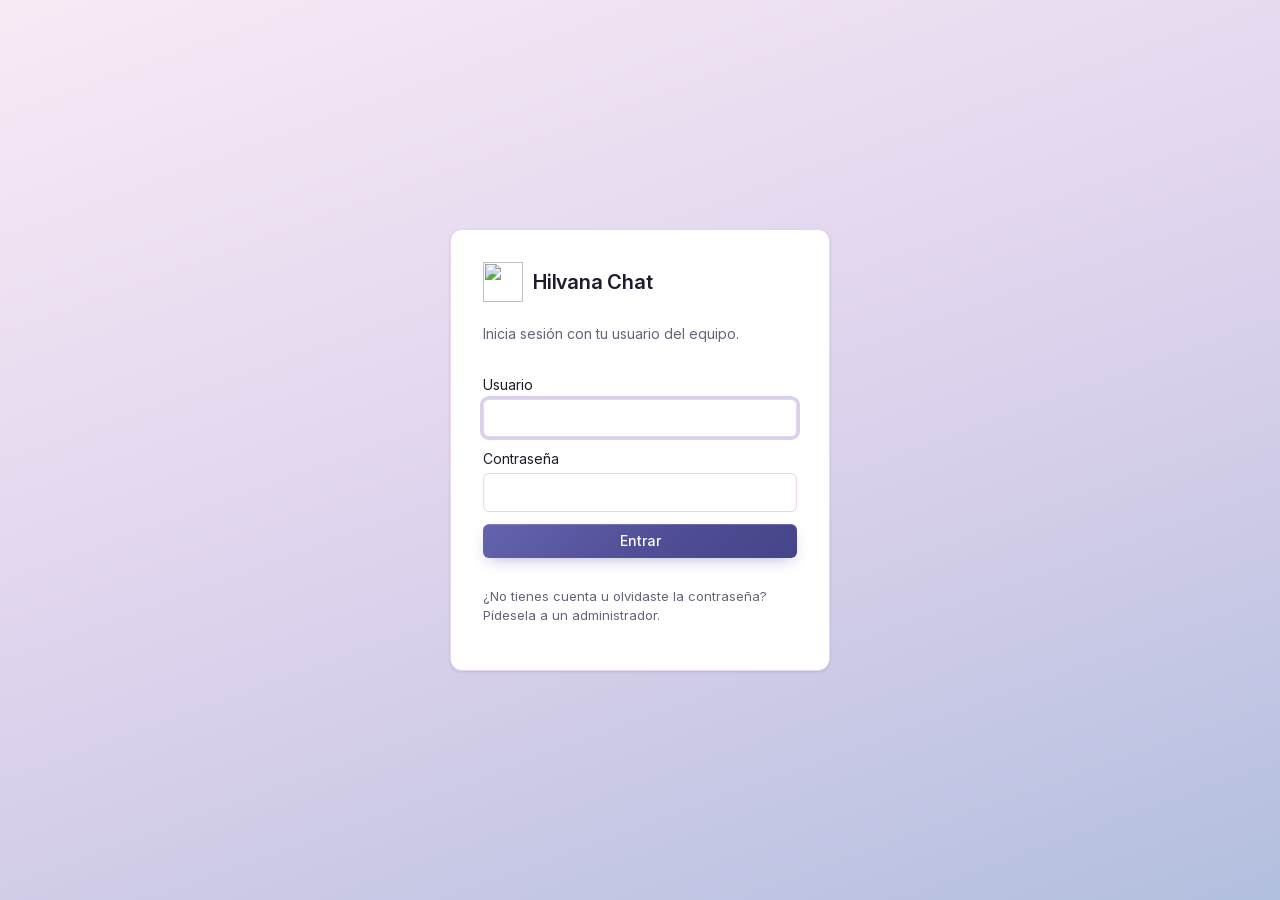
==== commit b596f0c0: "feat(marca): el logo nuevo en la barra superior y en la entrada" ====
--- a/frontend/login.html
+++ b/frontend/login.html
@@ -10,7 +10,7 @@
 </head>
 <body class="login-page">
   <main class="login-card">
-    <div class="brand"><img class="brand-logo" src="logo.svg" alt="">Hilvana Chat</div>
+    <div class="brand"><picture><source srcset="logo-oscuro.svg" media="(prefers-color-scheme: dark)"><img class="brand-logo" src="logo-claro.svg" alt=""></picture>Hilvana Chat</div>
     <p class="muted">Inicia sesión con tu usuario del equipo.</p>
     <form id="login-form" class="form">
       <label>Usuario
--- a/frontend/styles.css
+++ b/frontend/styles.css
@@ -1,3 +1,13 @@
+/* Inter (SIL Open Font License, ver fonts/LICENSE-Inter.txt): la fuente de la app fuera de los dispositivos de Apple.
+   Variable: un solo archivo para todos los grosores. */
+@font-face {
+  font-family: "Inter";
+  font-style: normal;
+  font-weight: 100 900;
+  font-display: swap;
+  src: url("fonts/InterVariable.woff2") format("woff2");
+}
+
 :root {
   /* Paleta de identidad (de claro a más intenso): rosa lavanda, malva, lila, lavanda y azul pervinca.
      Son tonos pastel: se usan para fondos, selecciones, bordes y burbujas. Para texto y botones se usa el
@@ -48,6 +58,9 @@
   --danger-text: #991b1b;
   --warn: #b45309;
   --shadow: rgba(31, 27, 46, .12);
+  /* Profundidad: el fondo de la ventana, la tarjeta grande que contiene las secciones y su sombra suave */
+  --canvas: #ece7f3;
+  --card-shadow: 0 1px 2px rgba(31, 27, 46, .05), 0 6px 18px rgba(31, 27, 46, .07);
   --backdrop: rgba(31, 27, 46, .45);
   --radius: 8px;
   color-scheme: light;
@@ -82,6 +95,8 @@
     --danger-text: #fca5a5;
     --warn: #fbbf24;
     --shadow: rgba(0, 0, 0, .5);
+    --canvas: #0c0a12;
+      --card-shadow: 0 1px 2px rgba(0, 0, 0, .4), 0 8px 24px rgba(0, 0, 0, .35);
     --backdrop: rgba(5, 4, 10, .6);
     --email: #d95926;
     --telegram: #3987e5;
@@ -118,6 +133,8 @@
   --danger-text: #fca5a5;
   --warn: #fbbf24;
   --shadow: rgba(0, 0, 0, .5);
+  --canvas: #0c0a12;
+  --card-shadow: 0 1px 2px rgba(0, 0, 0, .4), 0 8px 24px rgba(0, 0, 0, .35);
   --backdrop: rgba(5, 4, 10, .6);
   --email: #d95926;
   --telegram: #3987e5;
@@ -131,7 +148,9 @@
 * { box-sizing: border-box; }
 html, body { height: 100%; margin: 0; }
 body {
-  font-family: "Segoe UI Variable Text", "Segoe UI", system-ui, -apple-system, Roboto, sans-serif;
+  /* San Francisco en los dispositivos de Apple; en el resto, Inter (fuente libre de estilo muy parecido) */
+  font-family: -apple-system, BlinkMacSystemFont, "Inter", "Segoe UI", Roboto, sans-serif;
+  font-optical-sizing: auto;
   font-size: 14px; line-height: 1.45; -webkit-font-smoothing: antialiased;
   background: var(--panel);
   color: var(--text);
@@ -165,7 +184,7 @@
 .topbar .menu { color: var(--text); }
 .topbar :focus-visible { outline-color: var(--lavanda-5); }
 .brand { font-weight: 600; letter-spacing: -.01em; display: flex; align-items: center; gap: 10px; }
-.brand-logo { width: 24px; height: 24px; display: block; }
+.brand-logo { width: 26px; height: 26px; display: block; }
 .login-card .brand-logo { width: 40px; height: 40px; }
 select, input[type="search"], .form input {
   background: var(--panel); border: 1px solid var(--border); border-radius: 6px; padding: 6px 10px;
@@ -173,7 +192,28 @@
 .small { font-size: 13px; }
 
 /* Mientras se comprueba la sesión no se muestra la app (evita un parpadeo antes de ir al login) */
-body.booting .layout, body.booting .topbar-actions, body.booting .help { visibility: hidden; }
+body.booting .layout, body.booting .topbar-actions, body.booting .help, body.booting .sidebar { visibility: hidden; }
+
+/* Barra lateral: iconos de las secciones (arriba) y de la configuración (abajo) */
+.app-body { flex: 1; min-height: 0; display: flex; }
+.app-body > .layout { flex: 1; min-width: 0; }
+.sidebar {
+  width: 60px; flex-shrink: 0; display: flex; flex-direction: column; align-items: center; gap: 6px;
+  padding: 12px 0; background: var(--sub); border-right: 1px solid var(--border);
+}
+.nav-spacer { flex: 1; }
+.nav-btn {
+  width: 40px; height: 40px; display: grid; place-items: center; border: 0; border-radius: 10px;
+  background: transparent; color: var(--muted); cursor: pointer; position: relative;
+}
+.nav-btn svg { width: 22px; height: 22px; fill: none; stroke: currentColor; stroke-width: 1.8; stroke-linecap: round; stroke-linejoin: round; }
+.nav-btn:hover { background: var(--sub-hover); color: var(--text); }
+.nav-btn.active { background: var(--accent-soft); color: var(--accent); }
+/* Marca de la sección activa en el borde izquierdo */
+.nav-btn.active::before {
+  content: ""; position: absolute; left: -10px; top: 9px; bottom: 9px; width: 3px; border-radius: 0 3px 3px 0;
+  background: var(--accent);
+}
 
 /* Botones */
 button.primary {
@@ -557,7 +597,6 @@
 .integrations-list { list-style: none; margin: 0 0 12px; padding: 0; display: flex; flex-direction: column; gap: 8px; }
 .integration { border: 1px solid var(--border); border-radius: 10px; padding: 10px 12px; display: flex; flex-direction: column; gap: 6px; font-size: 14px; }
 .integration.disabled { opacity: .6; }
-.tpl-text { white-space: pre-wrap; }
 .tpl-body { display: flex; flex-direction: column; gap: 4px; margin-top: 10px; }
 .tpl-body textarea { width: 100%; resize: vertical; }
 .int-head { display: flex; align-items: center; gap: 8px; flex-wrap: wrap; }
@@ -627,8 +666,10 @@
 .att-chip:hover { border-color: var(--accent); color: var(--accent); }
 
 /* Panel de actividad (gráficos) */
-.dashboard { width: min(1000px, calc(100vw - 32px)); }
-.dash-range { margin-bottom: 14px; }
+.app-body > .dashboard-view { display: flex; }
+.dashboard-card { display: block; overflow-y: auto; padding: 18px 24px; }
+.dash-head { display: flex; align-items: center; gap: 16px; flex-wrap: wrap; margin-bottom: 14px; }
+.dash-head h2 { margin: 0; font-size: 17px; }
 .stat-tiles { display: grid; grid-template-columns: repeat(auto-fit, minmax(140px, 1fr)); gap: 10px; margin-bottom: 14px; }
 .stat-tile { border: 1px solid var(--border); border-radius: 10px; padding: 10px 12px; display: flex; flex-direction: column; gap: 4px; }
 .stat-label { font-size: 12px; color: var(--muted); }
@@ -849,7 +890,7 @@
 
 /* Mascota de ayuda */
 /* Abajo a la izquierda: a la derecha taparía el botón de enviar del asistente. */
-.help { position: fixed; left: 20px; bottom: 20px; z-index: 50; display: flex; flex-direction: column; align-items: flex-start; gap: 12px; }
+.help { position: fixed; left: 72px; bottom: 20px; /* a la derecha de la barra lateral (60 px) */ z-index: 50; display: flex; flex-direction: column; align-items: flex-start; gap: 12px; }
 .mascot {
   width: 52px; height: 52px; border: 1px solid var(--border); border-radius: 50%; padding: 5px; cursor: pointer;
   background: var(--panel); box-shadow: 0 4px 12px var(--shadow);
@@ -882,3 +923,799 @@
   .clients { padding: 10px; }
   .detail { padding: 12px 14px; }
 }
+
+/* ---------- Sección Chats: lista · conversación por canal · detalles del contacto ---------- */
+.app-body > .chats-view { flex: 1; min-width: 0; display: flex; }
+.chats-pane {
+  width: 320px; flex-shrink: 0; display: flex; flex-direction: column; gap: 10px; padding: 12px;
+  background: var(--sub); border-right: 1px solid var(--border); min-height: 0;
+}
+.chats-pane input[type="search"] { width: 100%; }
+.chats-filters { display: flex; align-items: center; justify-content: space-between; gap: 8px; }
+.chats-filters .segmented button { white-space: nowrap; padding: 5px 10px; }
+.chats-filters select { min-width: 0; flex: 1; max-width: 150px; }
+.chats-list { list-style: none; margin: 0; padding: 0; overflow-y: auto; flex: 1; min-height: 0; }
+.chats-list li[data-client] {
+  display: flex; gap: 10px; padding: 10px; border-radius: 8px; cursor: pointer; align-items: flex-start;
+}
+.chats-list li[data-client]:hover { background: var(--sub-hover); }
+.chats-list li[data-client].active { background: var(--accent-soft); }
+.chats-empty { padding: 16px 8px; text-align: center; }
+.chat-avatar {
+  width: 38px; height: 38px; flex-shrink: 0; border-radius: 50%; display: grid; place-items: center;
+  background: var(--lavanda-4); color: var(--indigo); font-weight: 600; font-size: 14px;
+}
+.chat-avatar.large { width: 56px; height: 56px; font-size: 19px; }
+.chat-item-body { flex: 1; min-width: 0; display: flex; flex-direction: column; gap: 2px; }
+.chat-item-top, .chat-item-bottom { display: flex; align-items: center; gap: 8px; }
+.chat-item-top strong { flex: 1; min-width: 0; overflow: hidden; text-overflow: ellipsis; white-space: nowrap; }
+.chat-item-time { font-size: 12px; color: var(--muted); flex-shrink: 0; }
+.has-unread .chat-item-time { color: var(--accent); font-weight: 600; }
+.chat-preview { flex: 1; min-width: 0; overflow: hidden; text-overflow: ellipsis; white-space: nowrap; color: var(--muted); font-size: 13px; }
+.has-unread .chat-preview { color: var(--text); font-weight: 500; }
+.chat-item-meta { display: flex; flex-wrap: wrap; gap: 4px; margin-top: 3px; }
+
+.chat-main { flex: 1; min-width: 0; display: flex; flex-direction: column; background: var(--panel); }
+.chat-empty { margin: auto; text-align: center; padding: 20px; }
+.chat-open { flex: 1; min-height: 0; display: flex; flex-direction: column; }
+.chat-head { display: flex; align-items: center; gap: 10px; padding: 10px 16px; border-bottom: 1px solid var(--border); }
+.chat-head-title { display: flex; flex-direction: column; min-width: 0; }
+.chat-head-title strong { font-size: 15px; }
+.chat-tabs { padding: 0 16px; }
+.chat-tabs .badge { pointer-events: none; }
+.chat-timeline { border-radius: 0; margin: 0; }
+.chat-composer { display: flex; flex-direction: column; gap: 6px; padding: 10px 16px 12px; border-top: 1px solid var(--border); }
+.chat-composer textarea {
+  width: 100%; resize: none; max-height: 200px; padding: 9px 12px; border: 1px solid var(--border); border-radius: 10px;
+  background: var(--panel);
+}
+.chat-composer-actions { display: flex; align-items: center; gap: 8px; }
+.chat-composer #chat-send-note { margin: 0; }
+
+.chat-details {
+  width: 300px; flex-shrink: 0; overflow-y: auto; padding: 14px 16px; border-left: 1px solid var(--border);
+  background: var(--sub);
+}
+.chat-details h3 { margin: 0 0 12px; font-size: 15px; }
+.chat-details h4 { margin: 16px 0 6px; font-size: 12px; text-transform: uppercase; letter-spacing: .04em; color: var(--muted); }
+.chat-details-card { display: flex; flex-direction: column; align-items: center; gap: 4px; text-align: center; }
+.detail-row { display: flex; flex-direction: column; padding: 4px 0; overflow-wrap: anywhere; }
+.chip-row { display: flex; flex-wrap: wrap; gap: 4px; }
+/* Pantallas estrechas: los detalles se ocultan para dejar sitio a la conversación */
+@media (max-width: 1100px) { .chat-details { display: none; } }
+
+/* ---------- Sección Contactos: tabla con filtros y columnas ---------- */
+.app-body > .contacts-view { flex: 1; min-width: 0; display: flex; flex-direction: column; background: var(--panel); }
+.contacts-toolbar {
+  display: flex; align-items: center; gap: 8px; flex-wrap: wrap; padding: 14px 18px; border-bottom: 1px solid var(--border);
+}
+.contacts-toolbar h2 { margin: 0 8px 0 0; font-size: 17px; }
+.contacts-toolbar input[type="search"] { width: 280px; max-width: 100%; }
+.columns-wrap { position: relative; }
+.columns-menu { right: 0; left: auto; top: calc(100% + 6px); width: 230px; max-height: 360px; overflow-y: auto; padding: 6px 10px; }
+.columns-menu .check { padding: 5px 2px; white-space: normal; color: var(--text); }
+.contacts-table-wrap { flex: 1; min-height: 0; overflow: auto; }
+.contacts-table { width: 100%; border-collapse: collapse; font-size: 13px; }
+.contacts-table th {
+  position: sticky; top: 0; z-index: 1; background: var(--sub); text-align: left; font-weight: 600; font-size: 12px;
+  color: var(--muted); text-transform: uppercase; letter-spacing: .03em; padding: 9px 12px; border-bottom: 1px solid var(--border);
+  white-space: nowrap;
+}
+.contacts-table td {
+  padding: 8px 12px; border-bottom: 1px solid var(--border); vertical-align: middle; max-width: 260px; white-space: nowrap;
+}
+/* Celdas con varios valores: una línea, «…» si no cabe y «+N» que despliega la lista completa */
+.cell-text { display: block; min-width: 0; overflow: hidden; text-overflow: ellipsis; }
+.cell-multi { display: flex; align-items: center; gap: 6px; min-width: 0; }
+.cell-multi .cell-text { flex: 0 1 auto; }
+.cell-more { position: relative; flex-shrink: 0; }
+.cell-more summary {
+  list-style: none; cursor: pointer; padding: 1px 7px; border-radius: 999px; font-size: 12px; font-weight: 600;
+  background: var(--bg); color: var(--muted);
+}
+.cell-more summary::-webkit-details-marker { display: none; }
+.cell-more summary:hover, .cell-more[open] summary { background: var(--accent-soft); color: var(--accent); }
+.cell-more ul {
+  position: absolute; z-index: 5; top: calc(100% + 4px); left: 0; min-width: 200px; max-width: 360px; max-height: 240px;
+  overflow-y: auto; margin: 0; padding: 6px; list-style: none; background: var(--panel); border: 1px solid var(--border);
+  border-radius: 10px; box-shadow: var(--card-shadow); cursor: default;
+}
+.cell-more li { padding: 5px 8px; border-radius: 6px; overflow: hidden; text-overflow: ellipsis; user-select: text; }
+.cell-more li + li { border-top: 1px solid var(--border); }
+.contacts-table tbody tr[data-client] { cursor: pointer; }
+.contacts-table tbody tr[data-client]:hover, .contacts-table tbody tr[data-client]:focus-visible { background: var(--sub-hover); }
+.contact-name { display: flex; align-items: center; gap: 10px; font-weight: 600; white-space: nowrap; }
+.chat-avatar.small { width: 28px; height: 28px; font-size: 12px; }
+.contacts-empty { text-align: center; padding: 30px; }
+
+/* Propiedades de contacto en la ficha */
+.client-props { display: grid; grid-template-columns: repeat(auto-fill, minmax(200px, 1fr)); gap: 10px 14px; margin-bottom: 16px; }
+.prop-field { display: flex; flex-direction: column; gap: 3px; }
+.prop-field input, .prop-field select {
+  padding: 6px 9px; border: 1px solid var(--border); border-radius: 6px; background: var(--panel); transition: border-color .3s;
+}
+.prop-field .saved { border-color: var(--whatsapp, #25a18e); }
+.prop-field .invalid { border-color: var(--danger-text); }
+
+/* Administración → Propiedades de contacto */
+.props-admin-list { list-style: none; margin: 0 0 12px; padding: 0; display: flex; flex-direction: column; gap: 6px; }
+.props-admin-list li { display: flex; align-items: center; gap: 6px; padding: 8px 10px; border: 1px solid var(--border); border-radius: 8px; }
+.prop-form { flex-wrap: wrap; align-items: center; }
+.prop-form select { padding: 6px 8px; border: 1px solid var(--border); border-radius: 8px; background: var(--bg); }
+
+/* ---------- Sección Plantillas ---------- */
+.app-body > .templates-view { flex: 1; min-width: 0; display: flex; }
+.tpl-pane {
+  width: 300px; flex-shrink: 0; display: flex; flex-direction: column; gap: 10px; padding: 12px;
+  background: var(--sub); border-right: 1px solid var(--border); min-height: 0;
+}
+.tpl-pane-head { display: flex; gap: 8px; }
+.tpl-pane-head input { flex: 1; min-width: 0; }
+.tpl-list { list-style: none; margin: 0; padding: 0; overflow-y: auto; flex: 1; min-height: 0; display: flex; flex-direction: column; gap: 4px; }
+.tpl-list li[data-name] {
+  display: flex; flex-direction: column; gap: 2px; padding: 9px 10px; border-radius: 8px; cursor: pointer;
+  border: 1px solid var(--border); background: var(--panel);
+}
+.tpl-list li[data-name]:hover { border-color: var(--accent); }
+.tpl-list li[data-name].active { background: var(--accent-soft); border-color: var(--accent); }
+.tpl-item-top { display: flex; align-items: center; gap: 8px; }
+.tpl-item-top strong { flex: 1; min-width: 0; overflow: hidden; text-overflow: ellipsis; white-space: nowrap; }
+.tpl-status { font-weight: 700; color: var(--muted); }
+.tpl-status.approved { color: var(--whatsapp); }
+.tpl-status.rejected { color: var(--danger-text); }
+.tpl-hint { padding: 12px 4px; }
+.tpl-main { flex: 1; min-width: 0; overflow-y: auto; padding: 18px 24px; display: flex; flex-direction: column; gap: 16px; background: var(--panel); }
+.tpl-main .chat-empty { margin: auto; }
+.tpl-detail { display: flex; flex-direction: column; gap: 12px; max-width: 720px; }
+.tpl-detail-head { display: flex; align-items: center; gap: 12px; }
+.tpl-detail-head h2 { margin: 0; font-size: 18px; }
+.tpl-editor { max-width: 720px; }
+.tpl-editor h3 { margin: 0; }
+.tpl-preview-box { display: flex; flex-direction: column; gap: 6px; max-width: 720px; }
+/* Vista previa: el mensaje como lo vería el cliente en WhatsApp */
+.tpl-preview { background: var(--chat-bg); border-radius: 10px; padding: 16px; display: flex; }
+.tpl-bubble {
+  max-width: 420px; background: var(--panel); border-radius: 10px; border-top-left-radius: 3px; padding: 9px 12px;
+  white-space: pre-wrap; word-wrap: break-word; box-shadow: 0 1px 1px var(--shadow); font-size: 14px;
+}
+.tpl-var { background: var(--accent-soft); color: var(--accent); border-radius: 4px; padding: 0 3px; font-weight: 600; }
+#tpl-send-dialog .tpl-preview { margin-top: 4px; }
+
+/* ---------- Sección IA: la IA que responde ---------- */
+.app-body > .ai-view { flex: 1; min-width: 0; overflow-y: auto; background: var(--panel); }
+.ai-page { max-width: 860px; margin: 0 auto; padding: 22px 24px 40px; display: flex; flex-direction: column; gap: 16px; }
+.ai-head { display: flex; align-items: flex-start; gap: 20px; }
+.ai-head h2 { margin: 0 0 4px; font-size: 19px; }
+.ai-head p { margin: 0; }
+.switch { display: flex; align-items: center; gap: 8px; font-weight: 600; white-space: nowrap; cursor: pointer; flex-shrink: 0; }
+.switch input { width: 40px; height: 22px; accent-color: var(--accent); cursor: pointer; }
+.ai-form { gap: 14px; }
+.ai-row { display: flex; align-items: center; gap: 12px; flex-wrap: wrap; }
+.ai-label { font-weight: 600; font-size: 14px; }
+.ai-hours { display: inline-flex; align-items: center; gap: 6px; flex-wrap: wrap; }
+.ai-hours input[type="time"] { padding: 5px 7px; border: 1px solid var(--border); border-radius: 6px; background: var(--panel); }
+.day-check { gap: 2px; font-size: 13px; color: var(--text); }
+.ai-form textarea { width: 100%; resize: vertical; font-size: 13px; }
+.ai-test { border-top: 1px solid var(--border); padding-top: 14px; }
+.ai-test h3 { margin: 0 0 4px; }
+.ai-test-result { margin-top: 10px; padding: 12px; border-radius: 10px; background: var(--chat-bg); display: flex; flex-direction: column; gap: 6px; }
+
+/* En el chat: interruptor, propuesta de la IA y marca de sus mensajes */
+.ai-toggle.paused { opacity: .7; text-decoration: line-through; }
+.ai-suggestion {
+  margin: 0 16px; padding: 10px 12px; border: 1px dashed var(--accent); border-radius: 10px; background: var(--accent-soft);
+  display: flex; flex-direction: column; gap: 6px;
+}
+.ai-suggestion-head { display: flex; align-items: baseline; gap: 8px; flex-wrap: wrap; }
+.ai-suggestion textarea { width: 100%; resize: vertical; padding: 7px 9px; border: 1px solid var(--border); border-radius: 8px; background: var(--panel); }
+.ai-mark { font-weight: 600; }
+
+/* Adjuntar un archivo desde la caja de escribir de Chats */
+.attach-btn { cursor: pointer; }
+.attach-btn svg { width: 19px; height: 19px; fill: none; stroke: currentColor; stroke-width: 1.8; stroke-linecap: round; stroke-linejoin: round; }
+.attach-btn:has(input:disabled) { opacity: .4; cursor: not-allowed; }
+.chat-file-chip {
+  align-self: flex-start; display: inline-flex; align-items: center; gap: 6px; padding: 4px 6px 4px 10px;
+  border: 1px solid var(--border); border-radius: 999px; background: var(--sub); font-size: 13px;
+}
+.chat-file-chip .link { font-size: 16px; line-height: 1; padding: 0 4px; }
+
+/* Correo nuevo desde Chats: el asunto, sobre la caja de escribir */
+.chat-subject { width: 100%; padding: 8px 12px; border: 1px solid var(--border); border-radius: 10px; background: var(--panel); font-weight: 600; }
+
+/* ---------- Profundidad: zonas como tarjetas ----------
+   La barra superior y la barra lateral quedan sobre el fondo de la ventana (--canvas). Cada zona de la sección
+   (lista, conversación, detalles…) es una tarjeta con sombra suave, con un hueco fino entre ellas. */
+body { background: var(--canvas); }
+.app-body { padding: 8px 10px 10px 0; }
+.sidebar { background: transparent; border-right: 0; }
+.app-body > .layout, .app-body > .chats-view, .app-body > .contacts-view, .app-body > .templates-view,
+.app-body > .ai-view {
+  background: transparent; gap: 8px;
+}
+/* La ficha usa una rejilla con los separadores como columnas de ancho 0: medio hueco a cada lado de cada separador */
+.app-body > .layout { column-gap: 4px; }
+.clients, .detail, .chat, .chats-pane, .chat-main, .chat-details, .tpl-pane, .tpl-main, .zone-card {
+  border: 1px solid var(--border); border-radius: 12px; overflow: hidden; box-shadow: var(--card-shadow);
+}
+/* En Chats, la lista y los detalles llevan el tono del asistente; la conversación, el suyo */
+.chats-pane, .chat-details { background: var(--assistant-bg); }
+.zone-card { flex: 1; min-height: 0; min-width: 0; display: flex; flex-direction: column; background: var(--panel); }
+.ai-card { overflow-y: auto; display: block; }
+.app-body > .ai-view { display: flex; overflow: visible; }
+
+/* Panel derecho de Chats: pestañas «Detalles» / «Asistente IA» y el asistente del contacto */
+.chat-details { display: flex; flex-direction: column; gap: 12px; }
+.details-tabs { align-self: stretch; display: flex; }
+.details-tabs button { flex: 1; }
+/* El asistente ocupa el panel bajo las pestañas, de borde a borde, igual que a la derecha de la ficha */
+.chat-details > .chats-assistant {
+  flex: 1; min-height: 0; margin: 0 -16px -14px; border: 0; border-top: 1px solid var(--border); border-radius: 0;
+  box-shadow: none;
+}
+
+/* Mis Chats y Plantillas: columnas con ancho ajustable (separadores entre tarjetas, ver layout.js) */
+.app-body > .chats-view, .app-body > .templates-view { gap: 4px; }
+.chats-view > .resizer, .templates-view > .resizer { flex: 0 0 0; }
+.chats-pane { width: var(--w-list, 320px); }
+.chat-details { width: var(--w-details, 400px); }
+.tpl-pane { width: var(--w-list, 300px); }
+.chat-main, .tpl-main { min-width: 280px; }
+.resizer[data-zone="details"]:has(+ .chat-details[hidden]) { display: none; }
+.chats-assistant .chat-head { padding: 10px 16px; gap: 8px; }
+.chats-assistant .chat-head .ghost { white-space: nowrap; flex-shrink: 0; }
+
+/* Ruta de navegación (Empresa › Sección › lo abierto), en una franja fina sobre las tarjetas */
+.app-body { display: grid; grid-template-columns: auto minmax(0, 1fr); grid-template-rows: auto minmax(0, 1fr); }
+.app-body > .sidebar { grid-row: 1 / 3; }
+.app-body > :not(.sidebar):not(.breadcrumb) { grid-column: 2; grid-row: 2; min-height: 0; min-width: 0; }
+.breadcrumb {
+  grid-column: 2; grid-row: 1; display: flex; align-items: center; gap: 8px; min-width: 0; padding: 0 4px 8px;
+  font-size: 13px; color: var(--muted); white-space: nowrap;
+}
+.breadcrumb[hidden] { display: none; }
+.crumb { overflow: hidden; text-overflow: ellipsis; }
+.crumb.current { color: var(--text); font-weight: 600; }
+.crumb-sep { opacity: .6; }
+.link-crumb { background: none; border: 0; padding: 0; font: inherit; color: inherit; cursor: pointer; }
+.link-crumb:hover { color: var(--text); text-decoration: underline; }
+
+/* La empresa: su marca (logo o iniciales) arriba de la barra lateral y su menú */
+.company-menu-wrap { position: relative; margin-bottom: 6px; }
+.company-btn { width: 44px; height: 44px; }
+.company-mark {
+  width: 34px; height: 34px; flex-shrink: 0; border-radius: 9px; display: grid; place-items: center; overflow: hidden;
+  background: var(--accent-soft); color: var(--accent); font-weight: 700; font-size: 13px; letter-spacing: .02em;
+}
+.company-mark svg { width: 20px; height: 20px; fill: none; stroke: currentColor; stroke-width: 1.8; stroke-linecap: round; stroke-linejoin: round; }
+.company-mark.has-logo { background: #fff; border: 1px solid var(--border); }
+.company-mark img { width: 100%; height: 100%; object-fit: contain; }
+.company-mark.large { width: 40px; height: 40px; font-size: 15px; }
+.company-mark.xlarge { width: 72px; height: 72px; font-size: 24px; border-radius: 14px; }
+.company-btn:hover .company-mark, .company-btn[aria-expanded="true"] .company-mark { box-shadow: 0 0 0 2px var(--accent); }
+.company-menu { left: calc(100% + 8px); right: auto; top: 0; min-width: 270px; }
+.company-head { flex-direction: row; align-items: center; gap: 10px; }
+.company-head > div { display: flex; flex-direction: column; min-width: 0; }
+.company-head strong { overflow: hidden; text-overflow: ellipsis; white-space: nowrap; }
+.company-logo-row { display: flex; align-items: center; gap: 16px; }
+.company-logo-actions { display: flex; flex-direction: column; align-items: flex-start; gap: 6px; }
+.company-logo-actions p { margin: 0; }
+.file-btn { cursor: pointer; }
+.crumb.company { color: var(--text); }
+
+/* Aviso de solo lectura (p. ej. Respuestas con IA para quien no es administrador) */
+.readonly-note {
+  margin: 0 0 14px; padding: 10px 14px; border-radius: 10px; font-size: 14px;
+  background: var(--accent-soft); color: var(--text); border: 1px solid var(--border);
+}
+
+/* ---------- Vista de contacto (Mis Chats y Contactos) ----------
+   A la izquierda, la lista de la que se viene; en el centro, el contacto con sus pestañas. */
+.chats-view[data-origin="chats"] .pane-contacts, .chats-view[data-origin="contacts"] .pane-chats { display: none; }
+.pane-chats, .pane-contacts { flex: 1; min-height: 0; display: flex; flex-direction: column; gap: 10px; }
+.chats-filters { flex-wrap: wrap; }
+.chats-filters .segmented button .count { margin-left: 2px; }
+.inbox-pane { flex: 1; min-height: 0; display: flex; flex-direction: column; gap: 10px; overflow-y: auto; }
+/* Vista de contacto abierta desde Contactos: cabecera de la lista para volver a la tabla */
+.back-btn {
+  display: flex; align-items: center; gap: 10px; width: 100%; padding: 7px 10px 7px 7px; text-align: left; cursor: pointer;
+  border: 1px solid var(--border); border-radius: 12px; background: var(--panel); color: var(--text); font: inherit;
+  transition: border-color .12s ease, box-shadow .12s ease, background .12s ease;
+}
+.back-btn:hover { border-color: color-mix(in srgb, var(--accent) 45%, var(--border)); box-shadow: var(--card-shadow); }
+.back-btn:focus-visible { outline: 2px solid color-mix(in srgb, var(--accent) 55%, transparent); outline-offset: 2px; }
+.back-icon {
+  width: 30px; height: 30px; flex-shrink: 0; border-radius: 9px; display: grid; place-items: center;
+  background: var(--accent-soft); color: var(--accent); transition: transform .15s ease;
+}
+.back-btn:hover .back-icon { transform: translateX(-2px); }
+.back-icon svg, .back-hint svg { width: 16px; height: 16px; fill: none; stroke: currentColor; stroke-width: 2; stroke-linecap: round; stroke-linejoin: round; }
+.back-text { flex: 1; min-width: 0; display: flex; flex-direction: column; line-height: 1.25; }
+.back-text strong { font-size: 14px; font-weight: 600; }
+.back-text small { font-size: 12px; color: var(--muted); overflow: hidden; text-overflow: ellipsis; white-space: nowrap; }
+.back-text small:empty { display: none; }
+.back-hint { display: flex; align-items: center; gap: 5px; font-size: 12px; color: var(--muted); white-space: nowrap; }
+.back-btn:hover .back-hint { color: var(--accent); }
+.chat-open { min-height: 0; }
+.chat-head-title .detail-title strong { font-size: 15px; overflow: hidden; text-overflow: ellipsis; white-space: nowrap; }
+.chat-head-title #detail-tags:empty { display: none; }
+.chat-head-title .tag-chips { margin-top: 2px; }
+.contact-notices { display: flex; flex-direction: column; gap: 6px; padding: 8px 16px 0; }
+.contact-notices:not(:has(> :not([hidden]))) { display: none; }
+.contact-notices p { margin: 0; font-size: 13px; }
+.contact-tabs { padding: 0 16px; }
+.chat-open > .tab-pane:not(.conv-pane) { padding: 14px 20px; }
+.conv-pane { padding-top: 0; overflow: hidden; }
+.conv-toolbar { display: flex; align-items: center; gap: 10px; padding: 0 12px 0 16px; border-bottom: 1px solid var(--border); flex-shrink: 0; }
+.conv-toolbar .chat-tabs { padding: 0; border-bottom: 0; overflow-x: auto; scrollbar-width: none; }
+.conv-toolbar .check { white-space: nowrap; font-size: 12px; }
+.conv-pane > .msg-search { padding: 8px 16px 0; margin: 0; }
+.conv-pane > .msg-results { margin: 8px 16px 0; max-height: 40%; overflow-y: auto; flex-shrink: 0; }
+.conv-pane > .chat-timeline { flex: 1; min-height: 0; }
+.chat-composer-actions { flex-wrap: wrap; row-gap: 6px; }
+.chat-composer .mention-wrap { position: relative; }
+/* Menús de la caja de escribir: se abren hacia arriba */
+.chat-composer .menu { top: auto; bottom: calc(100% + 6px); left: 0; right: auto; }
+.draft-ai-wrap, .chat-composer .reply-picker-wrap { position: relative; }
+.draft-ai-menu { width: min(380px, 70vw); flex-direction: row; gap: 6px; padding: 6px; }
+.draft-ai-menu input { flex: 1; min-width: 0; }
+.chat-composer #draft-applied { margin: 0; }
+/* Secciones Tareas y Asistente */
+.nav-count { position: absolute; top: 1px; right: 0; font-size: 10px; min-width: 16px; padding: 0 4px; line-height: 15px; }
+.app-body > .tasks-view, .app-body > .assistant-view { display: flex; }
+.tasks-card { display: block; overflow-y: auto; padding: 18px 24px; }
+.tasks-head { display: flex; align-items: baseline; gap: 12px; flex-wrap: wrap; margin-bottom: 12px; }
+.tasks-head h2 { margin: 0; font-size: 17px; }
+.assistant-view > #assistant { flex: 1; min-width: 0; max-width: 960px; margin: 0 auto; border-left: 1px solid var(--border); }
+.chat-composer #draft-rewrite { max-width: 120px; }
+.chat-composer #draft-followup { max-width: 160px; }
+#tab-profile > .section-title:not(:first-child), #tab-profile > .docs-title { margin-top: 18px; }
+
+/* Administración → Usuarios: sus cuentas conectadas */
+.dialog.admin-dialog { width: min(1080px, calc(100vw - 32px)); }
+.user-accounts { display: flex; flex-wrap: wrap; gap: 4px; max-width: 300px; }
+#users-tbody .row-actions { white-space: nowrap; }
+.acct-chip {
+  --c: var(--other);
+  display: inline-flex; align-items: center; gap: 5px; font-size: 12px; line-height: 20px; padding: 0 8px;
+  border: 1px solid var(--border); border-radius: 999px; white-space: nowrap; max-width: 100%; overflow: hidden;
+  text-overflow: ellipsis;
+}
+.acct-chip::before { content: ""; width: 6px; height: 6px; border-radius: 50%; background: var(--c); flex-shrink: 0; }
+.acct-chip.email { --c: var(--email); }
+.acct-chip.whatsapp { --c: var(--whatsapp); }
+.acct-chip.telegram { --c: var(--telegram); }
+.acct-chip.error { color: var(--danger-text); border-color: var(--danger-text); }
+.acct-chip.paused { opacity: .55; }
+/* Nuevo usuario: los campos de una fila, alineados por abajo aunque una etiqueta ocupe dos líneas */
+.user-form .form-grid > label { justify-content: flex-end; }
+
+/* ---------- Barra lateral: el icono se despliega con su nombre al pasar el ratón ----------
+   La etiqueta va detrás del icono (z-index negativo dentro del botón) y se abre hacia la derecha. */
+.sidebar { gap: 4px; }
+.sidebar .nav-btn { z-index: 1; }
+.sidebar .nav-btn:hover, .sidebar .nav-btn:focus-visible { z-index: 30; }
+.nav-label {
+  position: absolute; left: 0; top: 0; height: 100%; z-index: -1; display: flex; flex-direction: column;
+  justify-content: center; gap: 1px; padding: 0 16px 0 48px; border-radius: 10px; white-space: nowrap; text-align: left;
+  background: var(--panel); color: var(--text); border: 1px solid var(--border); box-shadow: var(--card-shadow);
+  clip-path: inset(0 calc(100% - 40px) 0 0 round 10px); opacity: 0; pointer-events: none;
+  transition: clip-path .18s ease, opacity .1s ease;
+}
+.nav-label strong { font-size: 13px; font-weight: 600; line-height: 1.2; }
+.nav-label .nav-detail { font-size: 11px; color: var(--muted); line-height: 1.2; }
+.nav-label .nav-detail[hidden] { display: none; }
+.sidebar .nav-btn:hover .nav-label, .sidebar .nav-btn:focus-visible .nav-label {
+  clip-path: inset(0 0 0 0 round 10px); opacity: 1;
+}
+.sidebar .nav-btn:hover, .sidebar .nav-btn:focus-visible { color: var(--accent); }
+.sidebar .nav-btn.active .nav-label { border-color: color-mix(in srgb, var(--accent) 35%, var(--border)); }
+.nav-sep { width: 24px; height: 1px; background: var(--border); margin: 4px 0; flex-shrink: 0; }
+.nav-count { z-index: 2; }
+
+/* ---------- Avatares: un tono suave por persona (siempre el mismo para el mismo nombre) ---------- */
+.chat-avatar { --h: 258; background: hsl(var(--h) 70% 93%); color: hsl(var(--h) 45% 34%); }
+.av-0 { --h: 258; } .av-1 { --h: 205; } .av-2 { --h: 170; } .av-3 { --h: 140; }
+.av-4 { --h: 35; } .av-5 { --h: 12; } .av-6 { --h: 330; } .av-7 { --h: 290; }
+@media (prefers-color-scheme: dark) {
+  :root:not([data-theme="light"]) .chat-avatar { background: hsl(var(--h) 28% 26%); color: hsl(var(--h) 75% 84%); }
+}
+:root[data-theme="dark"] .chat-avatar { background: hsl(var(--h) 28% 26%); color: hsl(var(--h) 75% 84%); }
+.chat-avatar.xl { width: 76px; height: 76px; font-size: 26px; font-weight: 600; box-shadow: 0 0 0 4px var(--panel), 0 2px 10px rgba(0,0,0,.12); }
+
+/* ---------- Panel de detalles: identidad centrada y tarjetas ---------- */
+#chat-details-body { display: flex; flex-direction: column; gap: 10px; width: 100%; max-width: 380px; margin: 0 auto; }
+.cd-hero { display: flex; flex-direction: column; align-items: center; text-align: center; gap: 4px; padding: 8px 4px 6px; }
+.cd-hero .chat-avatar { margin-bottom: 6px; }
+.cd-name { margin: 0; font-size: 17px; font-weight: 650; letter-spacing: -.01em; }
+.cd-company { font-size: 13px; color: var(--muted); }
+.cd-pills { display: flex; flex-wrap: wrap; justify-content: center; gap: 6px; margin-top: 6px; }
+.cd-pills #cd-priority { display: contents; }
+.status-pill {
+  display: inline-flex; align-items: center; font-size: 12px; font-weight: 600; padding: 2px 10px 2px 8px; border-radius: 999px;
+  background: color-mix(in srgb, var(--st, var(--other)) 12%, transparent); color: var(--text);
+}
+.status-pill.lead { --st: #8b5cf6; } .status-pill.active { --st: #16a34a; }
+.status-pill.issue { --st: #dc2626; } .status-pill.inactive { --st: #9ca3af; }
+.cd-actions { display: flex; flex-wrap: wrap; justify-content: center; gap: 8px; margin-top: 12px; }
+.cd-action {
+  display: flex; flex-direction: column; align-items: center; gap: 4px; min-width: 62px; padding: 0; border: 0;
+  background: none; color: var(--muted); font-size: 11px; font-weight: 500; cursor: pointer;
+}
+.cd-action-icon {
+  width: 38px; height: 38px; border-radius: 50%; display: grid; place-items: center; color: var(--c, var(--accent));
+  background: color-mix(in srgb, var(--c, var(--accent)) 12%, var(--panel)); border: 1px solid var(--border);
+  transition: transform .12s ease, box-shadow .12s ease;
+}
+.cd-action-icon svg { width: 18px; height: 18px; fill: none; stroke: currentColor; stroke-width: 1.8; stroke-linecap: round; stroke-linejoin: round; }
+.cd-action:hover { color: var(--text); }
+.cd-action:hover .cd-action-icon { transform: translateY(-1px); box-shadow: var(--card-shadow); }
+.cd-action.email { --c: var(--email); } .cd-action.whatsapp { --c: var(--whatsapp); } .cd-action.telegram { --c: var(--telegram); }
+.cd-card { background: var(--panel); border: 1px solid var(--border); border-radius: 12px; padding: 10px 14px 12px; }
+.cd-card h4 { margin: 0 0 8px; font-size: 11px; font-weight: 600; letter-spacing: .06em; text-transform: uppercase; color: var(--muted); }
+.cd-identities { list-style: none; margin: 0; padding: 0; display: flex; flex-direction: column; gap: 2px; }
+.cd-identity { display: flex; align-items: center; gap: 10px; padding: 5px 4px; border-radius: 8px; min-width: 0; }
+.cd-identity:hover { background: var(--hover); }
+.cd-ch-icon { width: 26px; height: 26px; flex-shrink: 0; border-radius: 8px; display: grid; place-items: center; color: var(--c, var(--muted));
+  background: color-mix(in srgb, var(--c, var(--muted)) 12%, transparent); }
+.cd-ch-icon svg { width: 15px; height: 15px; fill: none; stroke: currentColor; stroke-width: 1.8; stroke-linecap: round; stroke-linejoin: round; }
+.cd-identity.email { --c: var(--email); } .cd-identity.whatsapp { --c: var(--whatsapp); } .cd-identity.telegram { --c: var(--telegram); }
+.cd-handle { flex: 1; min-width: 0; font-size: 13px; overflow: hidden; text-overflow: ellipsis; white-space: nowrap; }
+.cd-copy { width: 26px; height: 26px; border: 0; border-radius: 6px; background: none; color: var(--muted); cursor: pointer;
+  display: grid; place-items: center; opacity: 0; transition: opacity .12s ease; }
+.cd-copy svg { width: 14px; height: 14px; fill: none; stroke: currentColor; stroke-width: 1.8; }
+.cd-identity:hover .cd-copy, .cd-copy:focus-visible { opacity: 1; }
+.cd-copy:hover { background: var(--bg); color: var(--text); }
+.cd-copy.copied { opacity: 1; color: var(--whatsapp); }
+.cd-person { display: flex; align-items: center; gap: 8px; font-size: 13px; font-weight: 500; }
+.cd-row { display: flex; justify-content: space-between; align-items: baseline; gap: 12px; padding: 5px 0; font-size: 13px; }
+.cd-row + .cd-row { border-top: 1px solid var(--border); }
+.cd-row > span { color: var(--muted); flex-shrink: 0; }
+.cd-row > strong { font-weight: 500; text-align: right; min-width: 0; overflow: hidden; text-overflow: ellipsis; white-space: nowrap; }
+.cd-overdue { color: var(--danger-text); font-weight: 600; }
+.cd-empty { margin: 0; font-size: 13px; color: var(--muted); }
+.cd-add, .cd-link { background: none; border: 0; padding: 0; font: inherit; font-size: 12px; color: var(--accent); cursor: pointer; }
+.cd-add:hover, .cd-link:hover { text-decoration: underline; }
+.cd-link { margin-top: 8px; }
+.cd-card .chip-row { display: flex; flex-wrap: wrap; align-items: center; gap: 6px; }
+.chat-details .cd-name { margin: 0; }
+
+/* El panel de detalles se desplaza si su contenido no cabe (la regla de las tarjetas le ponía overflow: hidden) */
+.app-body .chat-details { overflow-y: auto; }
+/* Panel de detalles algo más compacto: que quepa casi todo sin desplazarse */
+#chat-details-body { gap: 8px; }
+.chat-avatar.xl { width: 64px; height: 64px; font-size: 22px; }
+.cd-hero { padding: 4px 4px 2px; }
+.cd-hero .chat-avatar { margin-bottom: 4px; }
+.cd-actions { margin-top: 8px; }
+.cd-card { padding: 8px 12px 10px; }
+.cd-card h4 { margin-bottom: 6px; }
+.cd-row { padding: 4px 0; }
+.cd-identity { padding: 3px 4px; }
+.app-body .chat-details { scrollbar-width: thin; }
+
+/* =====================================================================================================
+   Piezas propias en lugar de las del navegador (ver ui.js): tooltips, listas de los desplegables, avisos,
+   confirmaciones, casillas, interruptores, plegables y barras de desplazamiento.
+   ===================================================================================================== */
+
+/* Las capas superiores (popover) sin el estilo del navegador */
+.app-tip[popover], .select-menu[popover], .toasts[popover] { margin: 0; inset: auto; border: 0; padding: 0; overflow: visible; color: var(--text); }
+
+/* Tooltips */
+.app-tip[popover] {
+  position: fixed; max-width: 280px; padding: 6px 10px; border-radius: 8px; font-size: 12px; line-height: 1.35;
+  background: color-mix(in srgb, var(--text) 92%, transparent); color: var(--panel); white-space: pre-line;
+  box-shadow: 0 6px 20px rgba(0,0,0,.18); pointer-events: none; animation: tip-in .12s ease;
+}
+@keyframes tip-in { from { opacity: 0; transform: translateY(2px); } }
+
+/* Desplegables: el campo y su lista */
+select:not([multiple]) {
+  appearance: none; cursor: pointer; padding-right: 28px !important;
+  background-image: linear-gradient(45deg, transparent 50%, var(--muted) 50%), linear-gradient(135deg, var(--muted) 50%, transparent 50%) !important;
+  background-position: calc(100% - 15px) 52%, calc(100% - 10px) 52% !important;
+  background-size: 5px 5px, 5px 5px !important; background-repeat: no-repeat !important;
+}
+select:not([multiple]):hover:not(:disabled) { border-color: color-mix(in srgb, var(--accent) 45%, var(--border)); }
+select:not([multiple])[aria-expanded="true"] { border-color: var(--accent); box-shadow: 0 0 0 3px color-mix(in srgb, var(--accent) 18%, transparent); }
+select:disabled { cursor: default; opacity: .6; }
+.select-menu[popover] {
+  position: fixed; overflow-y: auto; padding: 4px; border-radius: 10px; background: var(--panel); border: 1px solid var(--border);
+  box-shadow: 0 12px 32px rgba(0,0,0,.16), 0 2px 6px rgba(0,0,0,.08); font-size: 14px; scrollbar-width: thin;
+  animation: menu-in .12s ease;
+}
+@keyframes menu-in { from { opacity: 0; transform: translateY(-3px); } }
+.select-option {
+  display: flex; align-items: center; gap: 8px; padding: 7px 28px 7px 10px; border-radius: 7px; cursor: pointer;
+  white-space: nowrap; position: relative;
+}
+.select-option.active { background: var(--hover); }
+.select-option.selected { color: var(--accent); font-weight: 600; }
+.select-option.selected::after {
+  content: ""; position: absolute; right: 10px; top: 50%; width: 10px; height: 10px; margin-top: -5px; background: currentColor;
+  clip-path: polygon(14% 44%, 0 65%, 50% 100%, 100% 16%, 80% 0%, 43% 62%);
+}
+.select-option.disabled { opacity: .45; cursor: default; }
+
+/* Avisos */
+.toasts[popover] {
+  position: fixed; right: 18px; bottom: 18px; left: auto; top: auto; display: flex; flex-direction: column; gap: 8px;
+  align-items: flex-end; background: none; pointer-events: none;
+}
+.toast {
+  display: flex; align-items: flex-start; gap: 10px; max-width: min(420px, calc(100vw - 36px)); padding: 11px 12px 11px 14px;
+  border-radius: 12px; background: var(--panel); border: 1px solid var(--border); box-shadow: 0 12px 32px rgba(0,0,0,.18);
+  font-size: 14px; line-height: 1.4; pointer-events: auto; cursor: pointer; animation: toast-in .2s ease; white-space: pre-line;
+}
+.toast.leaving { opacity: 0; transform: translateY(6px); transition: opacity .18s ease, transform .18s ease; }
+@keyframes toast-in { from { opacity: 0; transform: translateY(8px); } }
+.toast-icon { color: var(--accent); flex-shrink: 0; display: grid; margin-top: 1px; }
+.toast.success .toast-icon { color: var(--whatsapp); }
+.toast-icon svg { width: 18px; height: 18px; fill: none; stroke: currentColor; stroke-width: 1.8; stroke-linecap: round; }
+.toast-text { flex: 1; min-width: 0; overflow-wrap: anywhere; }
+.toast-close { border: 0; background: none; color: var(--muted); font-size: 18px; line-height: 1; cursor: pointer; padding: 0 2px; }
+
+/* Confirmaciones y preguntas */
+.app-dialog { width: min(440px, calc(100vw - 32px)); }
+.app-dialog-form { display: flex; flex-direction: column; gap: 14px; }
+.app-dialog-text { margin: 0; font-size: 15px; line-height: 1.5; white-space: pre-line; }
+.app-dialog-input { width: 100%; padding: 8px 10px; border: 1px solid var(--border); border-radius: 8px; background: var(--bg); font-size: 14px; }
+.app-dialog .dialog-actions { margin-top: 2px; }
+button.primary.danger-btn { background: #dc2626; color: #fff; }
+button.primary.danger-btn:hover:not(:disabled) { background: #b91c1c; }
+
+/* Casillas */
+input[type="checkbox"] {
+  appearance: none; width: 16px; height: 16px; margin: 0; flex-shrink: 0; display: inline-grid; place-content: center;
+  border: 1.5px solid color-mix(in srgb, var(--muted) 60%, transparent); border-radius: 5px; background: var(--panel);
+  cursor: pointer; vertical-align: middle; transition: background .12s ease, border-color .12s ease;
+}
+input[type="checkbox"]::before {
+  content: ""; width: 10px; height: 10px; background: var(--on-accent); transform: scale(0); transition: transform .12s ease;
+  clip-path: polygon(14% 44%, 0 65%, 50% 100%, 100% 16%, 80% 0%, 43% 62%);
+}
+input[type="checkbox"]:checked { background: var(--accent); border-color: var(--accent); }
+input[type="checkbox"]:checked::before { transform: scale(1); }
+input[type="checkbox"]:hover:not(:disabled) { border-color: var(--accent); }
+input[type="checkbox"]:focus-visible { outline: 2px solid color-mix(in srgb, var(--accent) 55%, transparent); outline-offset: 2px; }
+input[type="checkbox"]:disabled { opacity: .5; cursor: default; }
+.task input[type="checkbox"] { margin-top: 2px; border-radius: 50%; }
+
+/* Interruptor (Respuestas con IA → Activada) */
+.switch input[type="checkbox"] {
+  width: 38px; height: 22px; border-radius: 999px; border: 0; background: color-mix(in srgb, var(--muted) 35%, transparent);
+  place-content: center start; padding: 0 3px;
+}
+.switch input[type="checkbox"]::before {
+  width: 16px; height: 16px; border-radius: 50%; clip-path: none; background: #fff; transform: none;
+  box-shadow: 0 1px 3px rgba(0,0,0,.25); transition: transform .16s ease;
+}
+.switch input[type="checkbox"]:checked { background: var(--accent); }
+.switch input[type="checkbox"]:checked::before { transform: translateX(16px); }
+
+/* Fechas y números */
+input[type="date"]::-webkit-calendar-picker-indicator { cursor: pointer; opacity: .6; }
+input[type="date"]::-webkit-calendar-picker-indicator:hover { opacity: 1; }
+input[type="number"]::-webkit-inner-spin-button { opacity: .5; }
+
+/* Plegables (<details>): flecha propia */
+details > summary { list-style: none; cursor: pointer; }
+details > summary::-webkit-details-marker { display: none; }
+details:not(.cell-more) > summary { display: flex; align-items: center; gap: 6px; }
+details:not(.cell-more) > summary::before {
+  content: ""; width: 6px; height: 6px; border-right: 1.6px solid var(--muted); border-bottom: 1.6px solid var(--muted);
+  transform: rotate(-45deg); transition: transform .15s ease; flex-shrink: 0; margin-right: 2px;
+}
+details[open]:not(.cell-more) > summary::before { transform: rotate(45deg); }
+
+/* Barras de desplazamiento finas y del color de la app */
+* { scrollbar-width: thin; scrollbar-color: color-mix(in srgb, var(--muted) 40%, transparent) transparent; }
+
+/* ---------- Ruta de navegación: niveles con icono, separadores finos y el nivel actual marcado ---------- */
+.breadcrumb { gap: 2px; padding: 0 2px 8px; }
+.crumb {
+  display: inline-flex; align-items: center; gap: 6px; padding: 3px 8px; border-radius: 7px; font-size: 13px; color: var(--muted);
+  line-height: 18px; max-width: 320px;
+}
+.link-crumb { transition: background .12s ease, color .12s ease; }
+.link-crumb:hover { background: color-mix(in srgb, var(--text) 7%, transparent); color: var(--text); text-decoration: none; }
+.crumb.current {
+  color: var(--text); font-weight: 600; background: var(--panel); box-shadow: 0 0 0 1px var(--border), 0 1px 2px rgba(0,0,0,.04);
+}
+.crumb.company { color: var(--text); font-weight: 600; }
+.crumb.setup { border: 1px dashed color-mix(in srgb, var(--muted) 50%, transparent); }
+.crumb-sep { width: 14px; height: 14px; flex-shrink: 0; fill: none; stroke: color-mix(in srgb, var(--muted) 70%, transparent); stroke-width: 2; stroke-linecap: round; stroke-linejoin: round; }
+.crumb-icon { width: 15px; height: 15px; flex-shrink: 0; fill: none; stroke: currentColor; stroke-width: 1.9; stroke-linecap: round; stroke-linejoin: round; }
+.crumb-mark, .crumb-avatar {
+  width: 18px; height: 18px; flex-shrink: 0; border-radius: 5px; display: grid; place-items: center; overflow: hidden;
+  font-size: 9px; font-weight: 700; letter-spacing: 0;
+}
+.crumb-mark { background: var(--accent-soft); color: var(--accent); }
+.crumb-mark.has-logo { background: #fff; border: 1px solid var(--border); }
+.crumb-mark img { width: 100%; height: 100%; object-fit: contain; }
+.crumb-avatar { border-radius: 50%; }
+.crumb-mark::before, .crumb-avatar::before { content: attr(data-initials); }
+
+/* Administración → Usuarios: permiso de ver los chats de todo el equipo */
+.perm-check { align-items: flex-start !important; font-size: 14px; }
+.perm-check input { margin-top: 2px; }
+.perm-chip {
+  display: inline-block; margin-left: 6px; padding: 0 7px; border-radius: 999px; font-size: 11px; font-weight: 600; line-height: 18px;
+  background: var(--accent-soft); color: var(--accent); vertical-align: middle; white-space: nowrap;
+}
+
+/* Cuenta por la que entró una conversación (no quién lleva al cliente: eso es su responsable) */
+.account-tag { color: var(--muted); font-style: italic; }
+
+/* Detalles: elegir responsable y etiquetas sin abrir «Editar» */
+.cd-pop-card { position: relative; }
+.cd-person { display: flex; align-items: center; gap: 8px; width: 100%; padding: 4px 6px; margin: -4px -6px; border: 0; border-radius: 8px;
+  background: none; color: var(--text); font: inherit; font-size: 13px; font-weight: 500; cursor: pointer; text-align: left; }
+.cd-person:hover { background: var(--hover); }
+.cd-person-name { flex: 1; min-width: 0; }
+.cd-change { font-size: 12px; color: var(--accent); opacity: 0; transition: opacity .12s ease; }
+.cd-person:hover .cd-change, .cd-person:focus-visible .cd-change { opacity: 1; }
+.cd-menu { left: 8px; right: 8px; top: calc(100% - 4px); min-width: 0; max-height: 280px; overflow-y: auto; padding: 4px; z-index: 40; }
+.cd-menu-item { display: flex; align-items: center; gap: 8px; width: 100%; padding: 7px 8px !important; border-radius: 7px; font-size: 13px; }
+.cd-menu-item.selected { color: var(--accent); font-weight: 600; }
+.cd-menu-item.selected::after { content: "✓"; margin-left: auto; }
+.chat-avatar.tiny { width: 22px; height: 22px; font-size: 10px; }
+.chat-avatar.cd-none { background: var(--bg); color: var(--muted); }
+.cd-tag-menu { padding: 6px; }
+.cd-tag-menu input { width: 100%; padding: 6px 8px; border: 1px solid var(--border); border-radius: 8px; background: var(--bg); font-size: 13px; margin-bottom: 4px; }
+.cd-menu-list { list-style: none; margin: 0; padding: 0; }
+.cd-menu-empty { padding: 6px 8px; }
+.cd-tag { display: inline-flex; align-items: center; gap: 2px; }
+.cd-untag { border: 0; background: none; padding: 0 0 0 3px; color: var(--muted); cursor: pointer; font-size: 13px; line-height: 1; opacity: .5; }
+.cd-tag:hover .cd-untag, .cd-untag:focus-visible { opacity: 1; }
+.cd-untag:hover { color: var(--danger-text); }
+
+/* «Sin responder» en Mis Chats: mismo aspecto que Todos y No leídos; las acciones aparecen al pasar el ratón */
+.chats-list li[data-client] { position: relative; }
+.chats-list li.inbox-item { padding: 10px; border-bottom: 0; flex-direction: row; gap: 10px; }
+.chats-list li.inbox-item.follow-up { border-left: 0; padding-left: 10px; }
+.chats-list li.inbox-item .wait { font-size: 12px; flex-shrink: 0; }
+.inbox-resp { font-size: 11px; color: var(--muted); margin-left: 2px; white-space: nowrap; }
+.chats-group { list-style: none; font-size: 11px; font-weight: 600; text-transform: uppercase; letter-spacing: .05em; color: var(--muted); padding: 10px 10px 4px; }
+.chat-actions {
+  position: absolute; right: 8px; bottom: 8px; display: flex; align-items: center; gap: 4px; padding: 3px; border-radius: 9px;
+  background: var(--panel); box-shadow: var(--card-shadow); border: 1px solid var(--border);
+  opacity: 0; pointer-events: none; transition: opacity .12s ease;
+}
+.chats-list li:hover > .chat-actions, .chats-list li:focus-within > .chat-actions { opacity: 1; pointer-events: auto; }
+.chat-act { border: 0; background: none; color: var(--text); font: inherit; font-size: 12px; padding: 3px 8px; border-radius: 6px; cursor: pointer; white-space: nowrap; }
+.chat-act:hover { background: var(--hover); color: var(--accent); }
+select.chat-act { padding: 3px 24px 3px 8px !important; border: 0; background-color: transparent; max-width: 110px; }
+.inbox-snoozed { list-style: none; padding: 8px 10px; font-size: 13px; color: var(--muted); }
+.inbox-snoozed .chats-list { margin-top: 6px; color: var(--text); }
+.chats-list li.inbox-item.snoozed { opacity: .85; }
+
+/* Fotos de perfil (en lugar de las iniciales) y «Mi perfil» */
+.avatar.has-photo, .chat-avatar.has-photo { overflow: hidden; background: var(--panel); }
+.avatar img, .chat-avatar img { width: 100%; height: 100%; object-fit: cover; border-radius: inherit; display: block; }
+.profile-photo-row { display: flex; align-items: center; gap: 16px; }
+.profile-who { margin: 0; }
+.profile-who strong { color: var(--text); font-weight: 600; }
+.profile-password { display: flex; align-items: center; justify-content: space-between; font-size: 14px; padding: 8px 0 0; border-top: 1px solid var(--border); }
+.user-cell { display: inline-flex; align-items: center; gap: 8px; }
+
+/* ---------- Toque moderno: degradados sutiles con la paleta ----------
+   Solo los tonos de la paleta (rosa lavanda, malva, lila, lavanda, pervinca e índigo), en transiciones suaves:
+   el fondo de la ventana con dos halos de color, la barra superior del índigo al lila, las tarjetas con un brillo
+   arriba y los botones, selecciones, burbujas y avatares con volumen. */
+:root {
+  --g-canvas:
+    radial-gradient(1100px 560px at 8% -12%, rgba(219, 209, 236, .85), transparent 62%),
+    radial-gradient(900px 620px at 108% 112%, rgba(178, 191, 222, .55), transparent 60%),
+    radial-gradient(700px 420px at 70% 0%, rgba(248, 235, 246, .9), transparent 65%),
+    linear-gradient(180deg, #efe9f5, #e8e4f2);
+  --g-topbar: linear-gradient(100deg, #2b2957 0%, #37346c 50%, #463c74 100%);
+  --g-card: linear-gradient(180deg, rgba(248, 235, 246, .55), rgba(248, 235, 246, 0) 150px);
+  --g-side: linear-gradient(180deg, #f6f3fb 0%, #eff0fa 55%, #eceefa 100%);
+  --g-accent: linear-gradient(135deg, #6463ae 0%, #4f4e96 55%, #46458b 100%);
+  --g-accent-soft: linear-gradient(135deg, #e6ddf2 0%, #d9d6f0 60%, #d2d6ef 100%);
+  --g-raised: linear-gradient(180deg, #ffffff, #f8f5fc);
+  --g-bubble-out: linear-gradient(135deg, #dcd3ee 0%, #cfd0ec 55%, #c3cbe8 100%);
+  --g-indigo: linear-gradient(135deg, #6463ae 0%, #4f4e96 60%, #45448a 100%);
+  --g-line: linear-gradient(90deg, var(--lavanda-5), var(--indigo));
+  --g-head: linear-gradient(180deg, #fbf6fb, var(--sub));
+  --sheen: inset 0 1px 0 rgba(255, 255, 255, .75);
+  --glow: 0 6px 16px -6px rgba(79, 78, 150, .45);
+}
+@media (prefers-color-scheme: dark) {
+  :root:not([data-theme="light"]) {
+    --g-canvas:
+      radial-gradient(1000px 560px at 6% -14%, rgba(79, 78, 150, .45), transparent 62%),
+      radial-gradient(900px 640px at 110% 115%, rgba(122, 96, 168, .28), transparent 60%),
+      linear-gradient(180deg, #0e0c16, #0b0911);
+    --g-topbar: linear-gradient(100deg, #24224a 0%, #2c2957 50%, #3a3062 100%);
+    --g-card: linear-gradient(180deg, rgba(178, 191, 222, .075), rgba(178, 191, 222, 0) 170px);
+    --g-side: linear-gradient(180deg, #24213e 0%, #1c1a30 55%, #181627 100%);
+    --g-accent: linear-gradient(135deg, #d6d8f0 0%, #c1cae6 50%, #b0bbdf 100%);
+    --g-accent-soft: linear-gradient(135deg, #322d52 0%, #2a2848 60%, #262645 100%);
+    --g-raised: linear-gradient(180deg, #2a2640, #221f35);
+    --g-bubble-out: linear-gradient(135deg, #46427c 0%, #383567 55%, #2d2b58 100%);
+    --g-line: linear-gradient(90deg, var(--lavanda-3), var(--lavanda-5));
+    --g-head: linear-gradient(180deg, #1e1b2c, var(--sub));
+    --sheen: inset 0 1px 0 rgba(255, 255, 255, .07);
+    --glow: 0 6px 16px -8px rgba(0, 0, 0, .7);
+  }
+}
+:root[data-theme="dark"] {
+  --g-canvas:
+    radial-gradient(1000px 560px at 6% -14%, rgba(79, 78, 150, .45), transparent 62%),
+    radial-gradient(900px 640px at 110% 115%, rgba(122, 96, 168, .28), transparent 60%),
+    linear-gradient(180deg, #0e0c16, #0b0911);
+  --g-topbar: linear-gradient(100deg, #24224a 0%, #2c2957 50%, #3a3062 100%);
+  --g-card: linear-gradient(180deg, rgba(178, 191, 222, .075), rgba(178, 191, 222, 0) 170px);
+  --g-side: linear-gradient(180deg, #24213e 0%, #1c1a30 55%, #181627 100%);
+  --g-accent: linear-gradient(135deg, #d6d8f0 0%, #c1cae6 50%, #b0bbdf 100%);
+  --g-accent-soft: linear-gradient(135deg, #322d52 0%, #2a2848 60%, #262645 100%);
+  --g-raised: linear-gradient(180deg, #2a2640, #221f35);
+  --g-bubble-out: linear-gradient(135deg, #46427c 0%, #383567 55%, #2d2b58 100%);
+  --g-line: linear-gradient(90deg, var(--lavanda-3), var(--lavanda-5));
+  --g-head: linear-gradient(180deg, #1e1b2c, var(--sub));
+  --sheen: inset 0 1px 0 rgba(255, 255, 255, .07);
+  --glow: 0 6px 16px -8px rgba(0, 0, 0, .7);
+}
+
+/* Fondo de la ventana y barra superior */
+body:not(.login-page) { background: var(--g-canvas); background-attachment: fixed; }
+.topbar {
+  background: var(--brand-gradient) bottom / 100% 2px no-repeat, var(--g-topbar);
+  box-shadow: 0 2px 14px rgba(31, 27, 70, .22);
+}
+.topbar .palette-btn { background: linear-gradient(180deg, rgba(255, 255, 255, .12), rgba(255, 255, 255, .06)); }
+.topbar .avatar:not(.has-photo) { background: linear-gradient(135deg, var(--lavanda-1), var(--lavanda-4)); }
+
+/* Tarjetas: un brillo suave arriba; la lista y los detalles, un degradado vertical del tono del asistente */
+.clients, .detail, .chat, .chat-main, .tpl-main, .zone-card, .cd-card, .stat-tile {
+  background-image: var(--g-card);
+}
+.clients, .detail, .chat, .chats-pane, .chat-main, .chat-details, .tpl-pane, .tpl-main, .zone-card {
+  box-shadow: var(--card-shadow), var(--sheen);
+}
+.chats-pane, .chat-details, .tpl-pane { background: var(--g-side); }
+.cd-card, .stat-tile { box-shadow: 0 1px 2px rgba(31, 27, 46, .04), var(--sheen); }
+.contacts-table th { background: var(--g-head); }
+
+/* Barra lateral: la sección activa con volumen y la marca del borde en degradado */
+.nav-btn.active { background: var(--g-accent-soft); box-shadow: var(--sheen), 0 1px 3px rgba(79, 78, 150, .12); }
+.nav-btn.active::before { background: var(--g-line); }
+
+/* Botones principales */
+button.primary { background: var(--g-accent); box-shadow: var(--glow), inset 0 1px 0 rgba(255, 255, 255, .18); transition: filter .12s ease, box-shadow .12s ease; }
+button.primary:hover:not(:disabled) { background: var(--g-accent); filter: brightness(1.07) saturate(1.05); }
+button.primary:active:not(:disabled) { filter: brightness(.97); }
+button.primary:disabled { box-shadow: none; }
+
+/* Selecciones: chat abierto, pestaña activa, control segmentado y contadores */
+.chats-list li[data-client].active { background: var(--g-accent-soft); box-shadow: var(--sheen); }
+.segmented { background: linear-gradient(180deg, color-mix(in srgb, var(--bg) 80%, var(--lavanda-3)), var(--bg)); }
+.segmented button.active { background: var(--g-raised); box-shadow: 0 1px 3px var(--shadow), var(--sheen); }
+.tabs button.active { border-bottom-color: transparent; border-image: var(--g-line) 1; }
+.count:not(.alert):not(:empty) { background: var(--g-accent-soft); color: var(--accent); }
+.crumb.current { background: var(--g-raised); }
+
+/* Burbujas: las del equipo y tus preguntas al asistente, con un degradado de la paleta */
+.msg-row.out .bubble { background: var(--g-bubble-out); }
+.msg.user { background: var(--g-indigo); }
+
+/* Avatares de color: del tono claro al algo más intenso de la misma persona */
+.chat-avatar[class*="av-"]:not(.has-photo) {
+  background: linear-gradient(140deg, hsl(var(--h) 80% 95%), hsl(var(--h) 62% 86%));
+}
+@media (prefers-color-scheme: dark) {
+  :root:not([data-theme="light"]) .chat-avatar[class*="av-"]:not(.has-photo) {
+    background: linear-gradient(140deg, hsl(var(--h) 32% 32%), hsl(var(--h) 28% 22%));
+  }
+}
+:root[data-theme="dark"] .chat-avatar[class*="av-"]:not(.has-photo) {
+  background: linear-gradient(140deg, hsl(var(--h) 32% 32%), hsl(var(--h) 28% 22%));
+}
+.chat-avatar.xl { box-shadow: 0 0 0 4px var(--panel), 0 4px 16px rgba(79, 78, 150, .22); }
+
+/* Ventanas, menús y avisos: el mismo brillo de las tarjetas */
+.dialog, .menu, .select-menu[popover], .toast { background: var(--g-card), var(--panel); }
+.dialog { box-shadow: 0 24px 64px var(--shadow), var(--sheen); }
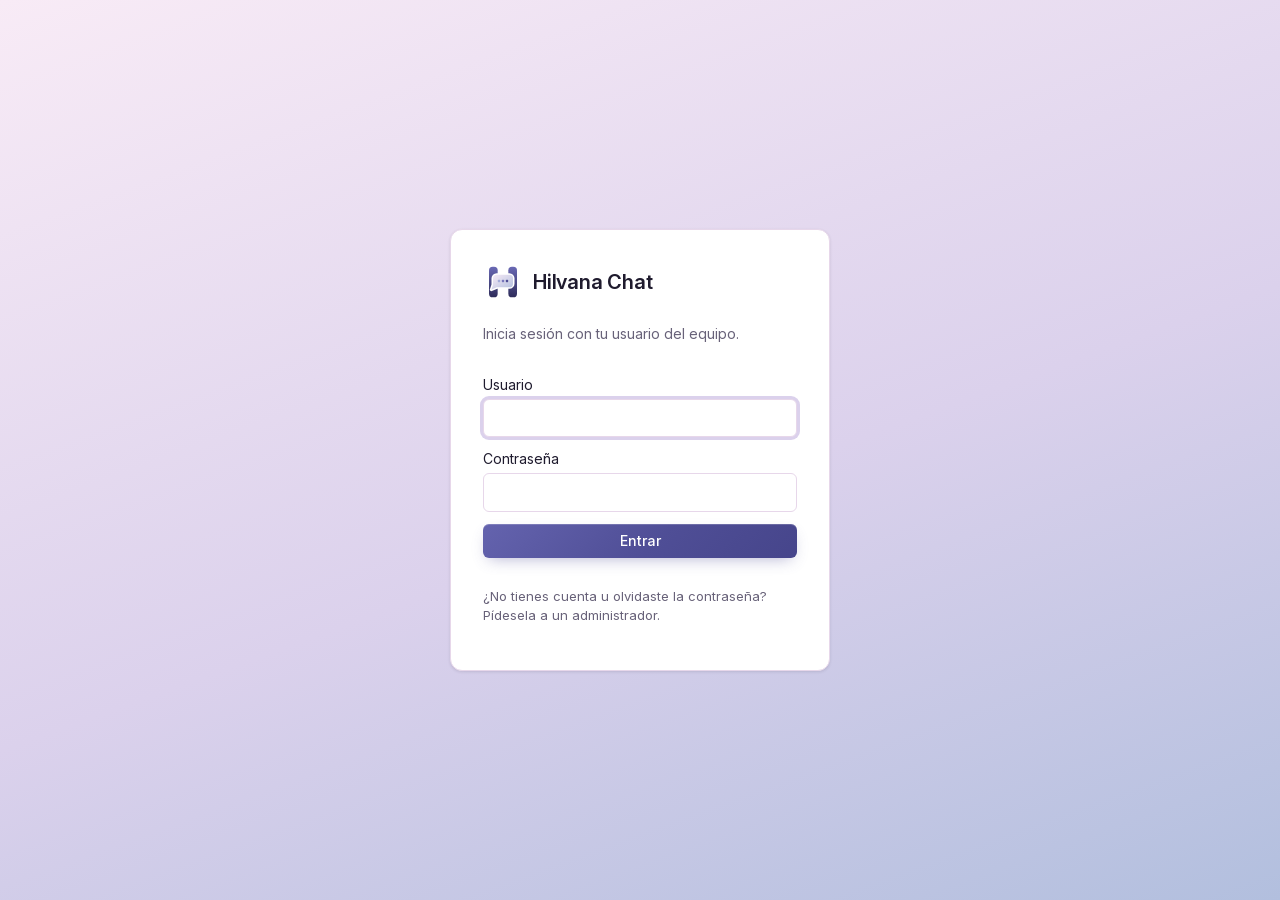
==== commit bbd05fcd: "feat(marca): icono de pestaña sin fondo, legible a 16 px" ====
--- a/frontend/login.html
+++ b/frontend/login.html
@@ -4,7 +4,7 @@
   <meta charset="utf-8">
   <meta name="viewport" content="width=device-width, initial-scale=1">
   <title>Entrar · Hilvana Chat</title>
-  <link rel="icon" href="logo.svg" type="image/svg+xml">
+  <link rel="icon" href="favicon.svg" type="image/svg+xml">
   <link rel="stylesheet" href="styles.css">
   <script src="common.js"></script>
 </head>
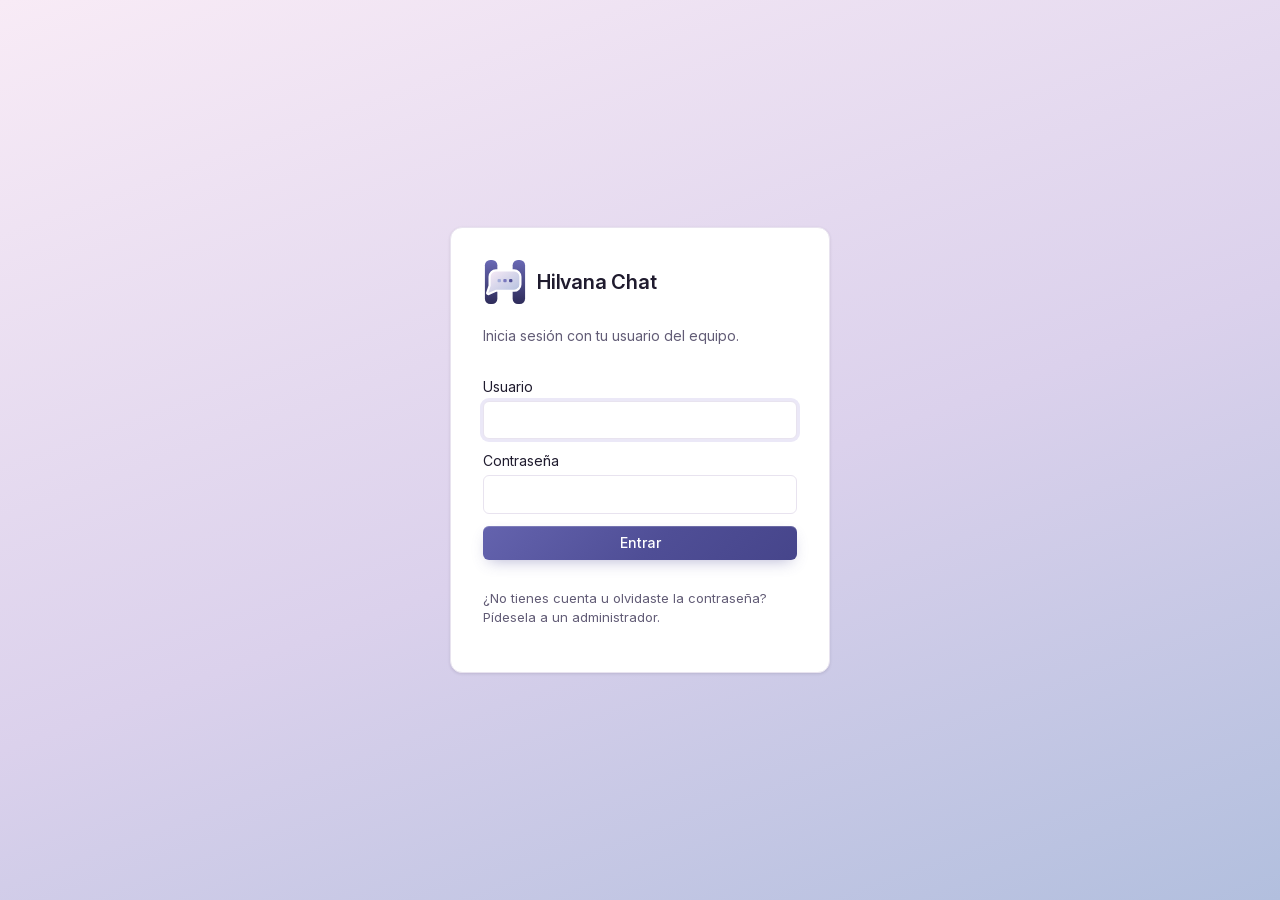
==== commit f8dbacd2: "style(tokens): la app usa tokens.css y retira sus variables duplicadas" ====
--- a/frontend/login.html
+++ b/frontend/login.html
@@ -5,6 +5,7 @@
   <meta name="viewport" content="width=device-width, initial-scale=1">
   <title>Entrar · Hilvana Chat</title>
   <link rel="icon" href="favicon.svg" type="image/svg+xml">
+  <link rel="stylesheet" href="tokens.css">
   <link rel="stylesheet" href="styles.css">
   <script src="common.js"></script>
 </head>
--- a/frontend/tokens.css
+++ b/frontend/tokens.css
@@ -0,0 +1,416 @@
+/* =====================================================================================================================
+   Hilvana Chat · Tokens de diseño
+   ---------------------------------------------------------------------------------------------------------------------
+   La base visual de la app en un solo sitio: colores, tipografía, radios, sombras, espaciados, materiales (cristal),
+   movimiento y capas. Estética: moderna y minimalista, al estilo iOS/Apple, con la paleta lavanda/índigo de la marca,
+   contrastes sutiles, esquinas generosas y sombras muy finas.
+
+   Tres niveles:
+     1. Primitivos   → los valores en bruto (escalas de color, tamaños). No se usan directamente en los componentes.
+     2. Semánticos   → lo que significa cada valor (superficie, texto secundario, borde, acento…). Es lo que usan los
+                       componentes, y lo que cambia entre el tema claro y el oscuro.
+     3. Compatibles  → los nombres que ya usa styles.css (--panel, --muted, --g-card…), apuntando a los semánticos.
+
+   Tema claro y oscuro sin duplicar bloques: cada color semántico se declara una sola vez con light-dark(claro, oscuro),
+   y lo resuelve `color-scheme`, que sigue al data-theme de la raíz (common.js, applyTheme):
+     sin data-theme → como el sistema · data-theme="light" → claro · data-theme="dark" → oscuro.
+   light-dark() funciona en Chrome/Edge 123+, Firefox 120+ y Safari 17.5+.
+
+   Para adoptarlo (todavía NO está enlazado):
+     1. En index.html y login.html, <link rel="stylesheet" href="tokens.css"> ANTES de styles.css.
+     2. Quitar de styles.css los bloques :root de variables (tema claro, los dos oscuros y la capa de degradados): si no,
+        al cargarse después, sus valores taparían a estos.
+     3. Ir pasando los valores sueltos de styles.css (radios, sombras, tamaños…) a estos tokens.
+
+   Contraste (WCAG, medido en el navegador sobre todas las superficies y rellenos, en los dos temas): texto principal
+   ≥ 14:1, secundario ≥ 5,5:1, terciario ≥ 4,5:1; acento y enlaces ≥ 6,5:1; textos de estado sobre su fondo ≥ 4,8:1.
+   ===================================================================================================================== */
+
+:root {
+  color-scheme: light dark;
+
+  /* ===================================================================================================================
+     1. PRIMITIVOS
+     =================================================================================================================== */
+
+  /* --- Identidad: la paleta pastel de la marca (de más clara a más intensa) ---------------------------------------- */
+  --lavanda-1: #f8ebf6;   /* rosa lavanda */
+  --lavanda-2: #e7d7ea;   /* malva */
+  --lavanda-3: #dbd1ec;   /* lila */
+  --lavanda-4: #cecfeb;   /* lavanda */
+  --lavanda-5: #b2bfde;   /* pervinca */
+
+  /* --- Índigo: el color de acción de la marca. 600 es el índigo de siempre (7,3:1 sobre blanco) ---------------------- */
+  --indigo-50:  #f4f4fb;
+  --indigo-100: #e9e8f7;
+  --indigo-200: #d4d3ef;
+  --indigo-300: #b6b5e1;
+  --indigo-400: #908ecc;
+  --indigo-500: #6a69b5;
+  --indigo-600: #4f4e96;
+  --indigo-700: #43418a;
+  --indigo-800: #36346a;
+  --indigo-900: #2e2c5a;
+  --indigo-950: #1e1c3d;
+
+  /* --- Tinta: neutros con un punto de violeta (nunca gris puro), para textos, bordes y fondos claros ----------------- */
+  --ink-0:   #ffffff;
+  --ink-25:  #fcfbfe;
+  --ink-50:  #f8f6fb;
+  --ink-75:  #f3f0f8;
+  --ink-100: #edeaf4;
+  --ink-150: #e5e1ee;
+  --ink-200: #dcd7e7;
+  --ink-300: #c6bfd4;
+  --ink-400: #a19ab2;
+  --ink-500: #6f6982;     /* el texto más tenue: 4,5:1 incluso sobre los rellenos grises */
+  --ink-600: #625c76;
+  --ink-700: #4a4560;
+  --ink-800: #2f2b40;
+  --ink-900: #1f1b2e;
+
+  /* --- Noche: las superficies del tema oscuro, del fondo más profundo al más elevado -------------------------------- */
+  --night-1000: #0b0a10;
+  --night-950:  #100e17;
+  --night-900:  #15131d;
+  --night-850:  #1b1826;
+  --night-800:  #221f30;
+  --night-750:  #2a2639;
+  --night-700:  #353048;
+  --night-100:  #ece8f4;  /* texto principal en oscuro */
+  --night-200:  #aaa4be;
+  --night-300:  #8a84a0;
+
+  /* --- Estados: tonos apagados, sin estridencias ------------------------------------------------------------------- */
+  --green-600: #17785a;   --green-400: #5fd0a6;   --green-50: #e9f6f0;   --green-950: #12271f;
+  --amber-600: #9a5b0c;   --amber-400: #f0b85b;   --amber-50: #fdf3e2;   --amber-950: #2c2112;
+  --red-600:   #b42b40;   --red-400:   #f39aa5;   --red-50:   #fcebee;   --red-950:   #33171c;
+
+  /* ===================================================================================================================
+     2. SEMÁNTICOS (claro, oscuro)
+     =================================================================================================================== */
+
+  /* --- Fondos y superficies (de atrás hacia delante) --------------------------------------------------------------- */
+  --color-canvas:          light-dark(#f1edf6, var(--night-1000));   /* el fondo de la ventana */
+  --color-surface:         light-dark(var(--ink-0), var(--night-900)); /* tarjetas y paneles */
+  --color-surface-raised:  light-dark(var(--ink-0), var(--night-850)); /* menús, ventanas, avisos */
+  --color-surface-sunken:  light-dark(var(--ink-50), var(--night-950)); /* cabeceras de tabla, pozos */
+  --color-surface-tint:    light-dark(#f4f3fb, #1a1829);               /* paneles laterales (tono asistente) */
+
+  /* --- Rellenos de controles e interacción ------------------------------------------------------------------------- */
+  --color-fill:            light-dark(var(--ink-75), var(--night-850));  /* botones neutros, campos, segmentados */
+  --color-fill-hover:      light-dark(var(--ink-100), var(--night-800));
+  --color-hover:           light-dark(rgba(79, 78, 150, .06), rgba(255, 255, 255, .05)); /* capa al pasar el ratón */
+  --color-pressed:         light-dark(rgba(79, 78, 150, .10), rgba(255, 255, 255, .08));
+  --color-selected:        light-dark(#ebe8f7, #252240);               /* fila o elemento seleccionado */
+
+  /* --- Texto -------------------------------------------------------------------------------------------------------- */
+  --color-text:            light-dark(var(--ink-900), var(--night-100));
+  --color-text-secondary:  light-dark(var(--ink-600), var(--night-200));
+  --color-text-tertiary:   light-dark(var(--ink-500), var(--night-300));
+  --color-text-disabled:   light-dark(var(--ink-400), #5e5872);
+  --color-text-link:       light-dark(var(--indigo-600), var(--indigo-300));
+  --color-text-on-accent:  light-dark(#ffffff, var(--night-900));
+
+  /* --- Bordes y separadores: finos y de bajo contraste ------------------------------------------------------------- */
+  --color-border:          light-dark(#e8e3ef, #262233);
+  --color-border-strong:   light-dark(#d6cfe2, var(--night-700));
+  --color-separator:       light-dark(rgba(31, 27, 46, .07), rgba(255, 255, 255, .06));
+
+  /* --- Acento (índigo en claro; pervinca en oscuro, que se lee mejor sobre fondo profundo) -------------------------- */
+  --color-accent:          light-dark(var(--indigo-600), var(--lavanda-5));
+  --color-accent-hover:    light-dark(var(--indigo-700), #c4cdea);
+  --color-accent-pressed:  light-dark(var(--indigo-800), #a3b0d6);
+  --color-accent-soft:     light-dark(#ebe8f7, #252240);
+  --color-accent-softer:   light-dark(var(--indigo-50), #1b1930);
+  --color-focus-ring:      light-dark(rgba(79, 78, 150, .28), rgba(178, 191, 222, .35));
+
+  /* --- Estados (texto · fondo · borde) ----------------------------------------------------------------------------- */
+  --color-success:         light-dark(var(--green-600), var(--green-400));
+  --color-success-bg:      light-dark(var(--green-50), var(--green-950));
+  --color-warning:         light-dark(var(--amber-600), var(--amber-400));
+  --color-warning-bg:      light-dark(var(--amber-50), var(--amber-950));
+  --color-danger:          light-dark(var(--red-600), var(--red-400));
+  --color-danger-bg:       light-dark(var(--red-50), var(--red-950));
+  --color-info:            light-dark(var(--indigo-600), var(--lavanda-5));
+  --color-info-bg:         light-dark(var(--indigo-50), #1d1b33);
+
+  /* --- Canales: paleta categórica validada (el color sigue al canal en etiquetas, historial y gráficos) ------------- */
+  --color-email:           light-dark(#eb6834, #d95926);
+  --color-telegram:        light-dark(#2a78d6, #3987e5);
+  --color-whatsapp:        light-dark(#1baf7a, #199e70);
+  --color-phone:           light-dark(#4a3aa7, #9085e9);
+  --color-other:           #9ca3af;
+
+  /* --- Conversación ------------------------------------------------------------------------------------------------- */
+  --color-chat-bg:         light-dark(#f8f3fa, var(--night-950));
+  --color-bubble-in:       light-dark(var(--ink-0), #1f1c2b);
+  --color-bubble-out:      light-dark(#dcdcf2, #34315c);
+
+  /* --- Gráficos ------------------------------------------------------------------------------------------------------ */
+  --color-chart-grid:      light-dark(#ece6f0, #2c2a36);
+  --color-chart-axis:      light-dark(#cfc6d6, #3a3747);
+  --color-chart-muted:     #898781;
+
+  /* --- Velo detrás de las ventanas --------------------------------------------------------------------------------- */
+  --color-backdrop:        light-dark(rgba(31, 27, 46, .38), rgba(5, 4, 10, .6));
+
+  /* ===================================================================================================================
+     TIPOGRAFÍA · San Francisco en Apple; Inter (incluida en la app) o Segoe UI Variable en el resto
+     =================================================================================================================== */
+  --font-sans:    -apple-system, BlinkMacSystemFont, "SF Pro Text", "Inter", "Segoe UI Variable Text", "Segoe UI", Roboto, sans-serif;
+  --font-display: -apple-system, BlinkMacSystemFont, "SF Pro Display", "Inter", "Segoe UI Variable Display", "Segoe UI", sans-serif;
+  --font-mono:    ui-monospace, "SF Mono", "Cascadia Code", Consolas, monospace;
+
+  /* Escala (cuerpo de 14 px, densidad de app de escritorio). Sustituye a los 12 tamaños sueltos de ahora */
+  --font-size-2xs:  10px;   /* contadores */
+  --font-size-xs:   11px;   /* etiquetas en mayúsculas, insignias */
+  --font-size-sm:   12px;   /* metadatos, horas, ayudas */
+  --font-size-md:   13px;   /* listas, tablas, controles compactos */
+  --font-size-base: 14px;   /* cuerpo */
+  --font-size-lg:   15px;   /* nombres destacados */
+  --font-size-xl:   17px;   /* títulos de sección */
+  --font-size-2xl:  20px;   /* títulos de página */
+  --font-size-3xl:  24px;   /* cifras grandes */
+  --font-size-4xl:  28px;
+
+  --font-weight-regular:  400;
+  --font-weight-medium:   500;
+  --font-weight-semibold: 600;
+  --font-weight-bold:     650;   /* la fuente es variable: un punto más fino que 700 */
+
+  --line-height-tight:   1.2;    /* títulos */
+  --line-height-snug:    1.35;   /* textos de una o dos líneas */
+  --line-height-normal:  1.45;   /* cuerpo */
+  --line-height-relaxed: 1.6;    /* textos largos (resúmenes, ayuda) */
+
+  --letter-spacing-tight:  -0.015em;  /* títulos grandes */
+  --letter-spacing-snug:   -0.01em;   /* títulos y nombres */
+  --letter-spacing-normal: 0;
+  --letter-spacing-wide:   0.04em;    /* etiquetas en mayúsculas */
+
+  /* ===================================================================================================================
+     RADIOS · esquinas generosas al estilo iOS. Regla para anidar: radio interior = radio exterior − separación
+     (una tarjeta de 14 px con 4 px de margen interior lleva dentro elementos de 10 px).
+     Sustituyen a los 13 radios sueltos de ahora
+     =================================================================================================================== */
+  --radius-2xs:  4px;     /* kbd, marcas diminutas */
+  --radius-xs:   6px;     /* etiquetas, chips pequeños */
+  --radius-sm:   8px;     /* botones y campos compactos, elementos de menú */
+  --radius-md:   10px;    /* botones, campos, filas de lista */
+  --radius-lg:   14px;    /* tarjetas, menús */
+  --radius-xl:   18px;    /* paneles, barra superior */
+  --radius-2xl:  24px;    /* ventanas (diálogos) */
+  --radius-pill: 999px;   /* píldoras, segmentados, buscador */
+  --radius-full: 50%;     /* avatares, puntos */
+
+  /* ===================================================================================================================
+     SOMBRAS · muy finas, en capas y teñidas de tinta (no negro puro). Sustituyen a las sombras escritas a mano
+     =================================================================================================================== */
+  --shadow-hairline: 0 0 0 1px light-dark(rgba(31, 27, 46, .06), rgba(255, 255, 255, .06));
+  --shadow-xs:       0 1px 1px light-dark(rgba(31, 27, 46, .04), rgba(0, 0, 0, .3));
+  --shadow-sm:       0 1px 2px light-dark(rgba(31, 27, 46, .05), rgba(0, 0, 0, .35)),
+                     0 1px 1px light-dark(rgba(31, 27, 46, .03), rgba(0, 0, 0, .2));
+  --shadow-md:       0 2px 6px -1px light-dark(rgba(31, 27, 46, .06), rgba(0, 0, 0, .4)),
+                     0 1px 2px light-dark(rgba(31, 27, 46, .04), rgba(0, 0, 0, .25));
+  --shadow-lg:       0 8px 24px -6px light-dark(rgba(31, 27, 46, .10), rgba(0, 0, 0, .5)),
+                     0 2px 6px -2px light-dark(rgba(31, 27, 46, .05), rgba(0, 0, 0, .3));
+  --shadow-xl:       0 24px 48px -12px light-dark(rgba(31, 27, 46, .18), rgba(0, 0, 0, .6)),
+                     0 4px 12px -4px light-dark(rgba(31, 27, 46, .06), rgba(0, 0, 0, .35));
+  /* Brillo de 1 px en el borde superior: da volumen a tarjetas y botones sin oscurecer nada */
+  --shadow-highlight: inset 0 1px 0 light-dark(rgba(255, 255, 255, .75), rgba(255, 255, 255, .06));
+  --shadow-focus:     0 0 0 3px var(--color-focus-ring);
+  /* Usos con nombre */
+  --shadow-card:      var(--shadow-sm), var(--shadow-highlight);
+  --shadow-popover:   var(--shadow-lg), var(--shadow-hairline);
+  --shadow-dialog:    var(--shadow-xl), var(--shadow-hairline);
+  --shadow-button:    0 1px 2px light-dark(rgba(46, 44, 90, .18), rgba(0, 0, 0, .35)), inset 0 1px 0 rgba(255, 255, 255, .16);
+
+  /* ===================================================================================================================
+     ESPACIADO · rejilla de 4 px (con medios pasos de 2 px para ajustes finos)
+     =================================================================================================================== */
+  --space-0:   0;
+  --space-px:  1px;
+  --space-0-5: 2px;
+  --space-1:   4px;
+  --space-1-5: 6px;
+  --space-2:   8px;
+  --space-2-5: 10px;
+  --space-3:   12px;
+  --space-4:   16px;
+  --space-5:   20px;
+  --space-6:   24px;
+  --space-8:   32px;
+  --space-10:  40px;
+  --space-12:  48px;
+  --space-16:  64px;
+
+  /* ===================================================================================================================
+     TAMAÑOS · controles, iconos, avatares y estructura
+     =================================================================================================================== */
+  --control-height-xs: 24px;
+  --control-height-sm: 28px;
+  --control-height-md: 34px;   /* botones y campos */
+  --control-height-lg: 40px;
+  --icon-size-sm: 16px;
+  --icon-size-md: 18px;
+  --icon-size-lg: 22px;
+  --avatar-size-xs: 22px;
+  --avatar-size-sm: 28px;
+  --avatar-size-md: 38px;
+  --avatar-size-lg: 56px;
+  --avatar-size-xl: 76px;
+  --topbar-height: 52px;
+  --sidebar-width: 60px;
+
+  /* ===================================================================================================================
+     MATERIALES · cristal translúcido al estilo de iOS (de más fino a más denso) para barras y menús flotantes
+     =================================================================================================================== */
+  --material-thin:    light-dark(rgba(255, 255, 255, .55), rgba(30, 28, 56, .50));
+  --material-regular: light-dark(rgba(255, 255, 255, .68), rgba(36, 34, 74, .58));
+  --material-thick:   light-dark(rgba(255, 255, 255, .84), rgba(28, 26, 48, .80));
+  --material-border:  light-dark(rgba(255, 255, 255, .85), rgba(255, 255, 255, .09));
+  --material-blur:    16px;
+  --material-filter:  blur(var(--material-blur)) saturate(1.2);
+
+  /* ===================================================================================================================
+     DEGRADADOS · sutiles, solo con tonos de la paleta
+     =================================================================================================================== */
+  --gradient-brand-line: linear-gradient(90deg, var(--lavanda-1), var(--lavanda-2), var(--lavanda-3), var(--lavanda-4), var(--lavanda-5));
+  --gradient-canvas:
+    radial-gradient(1100px 560px at 8% -12%, light-dark(rgba(219, 209, 236, .85), rgba(79, 78, 150, .45)), transparent 62%),
+    radial-gradient(900px 620px at 108% 112%, light-dark(rgba(178, 191, 222, .55), rgba(122, 96, 168, .28)), transparent 60%),
+    linear-gradient(180deg, light-dark(#efe9f5, #0e0c16), light-dark(#e8e4f2, var(--night-1000)));
+  --gradient-sheen:      linear-gradient(180deg, light-dark(rgba(248, 235, 246, .55), rgba(178, 191, 222, .075)), transparent 160px);
+  --gradient-side:       linear-gradient(180deg, light-dark(#f6f3fb, #24213e), light-dark(#eceefa, #181627));
+  --gradient-accent:     linear-gradient(135deg, light-dark(#6463ae, #d6d8f0) 0%, light-dark(#4f4e96, #c1cae6) 55%, light-dark(#46458b, #b0bbdf) 100%);
+  --gradient-accent-soft: linear-gradient(135deg, light-dark(#e6ddf2, #322d52), light-dark(#d2d6ef, #262645));
+  --gradient-raised:     linear-gradient(180deg, light-dark(#ffffff, #2a2640), light-dark(#f8f5fc, #221f35));
+  --gradient-bubble-out: linear-gradient(135deg, light-dark(#dcd3ee, #46427c), light-dark(#c3cbe8, #2d2b58));
+  --gradient-indigo:     linear-gradient(135deg, #6463ae 0%, #4f4e96 60%, #45448a 100%);
+  --gradient-line:       linear-gradient(90deg, light-dark(var(--lavanda-5), var(--lavanda-3)), light-dark(var(--indigo-600), var(--lavanda-5)));
+
+  /* ===================================================================================================================
+     MOVIMIENTO · rápido y suave, con la curva de salida típica de iOS
+     =================================================================================================================== */
+  --duration-instant: 80ms;
+  --duration-fast:    120ms;   /* hover, foco */
+  --duration-normal:  180ms;   /* menús, avisos */
+  --duration-slow:    260ms;   /* paneles, ventanas */
+  --ease-standard: cubic-bezier(.2, 0, 0, 1);
+  --ease-out:      cubic-bezier(.16, 1, .3, 1);
+  --ease-in-out:   cubic-bezier(.65, 0, .35, 1);
+  --ease-spring:   cubic-bezier(.34, 1.36, .64, 1);   /* un rebote apenas perceptible */
+
+  /* ===================================================================================================================
+     CAPAS (z-index)
+     =================================================================================================================== */
+  --z-base:     0;
+  --z-raised:   1;
+  --z-sticky:   10;    /* cabeceras de tabla */
+  --z-topbar:   30;    /* la barra superior y sus menús, por encima del contenido */
+  --z-dropdown: 60;
+  --z-overlay:  100;
+  --z-toast:    200;   /* (avisos y menús de selección van además en la capa superior del navegador) */
+
+  /* ===================================================================================================================
+     3. COMPATIBLES · los nombres que usa hoy styles.css, apuntando a los semánticos. Al adoptar este archivo,
+        styles.css sigue funcionando igual; después se pueden ir renombrando los usos y retirar estos alias.
+     =================================================================================================================== */
+  --indigo: var(--indigo-600);
+  --brand-gradient: var(--gradient-brand-line);
+
+  --canvas: var(--color-canvas);
+  --panel: var(--color-surface);
+  --bg: var(--color-fill);
+  --hover: var(--color-fill-hover);
+  --sub: var(--color-surface-sunken);
+  --sub-hover: var(--color-fill-hover);
+  --assistant-bg: var(--color-surface-tint);
+  --assistant-bubble: light-dark(#ffffff, #24213a);
+
+  --text: var(--color-text);
+  --muted: var(--color-text-secondary);
+  --border: var(--color-border);
+  --accent: var(--color-accent);
+  --accent-soft: var(--color-accent-soft);
+  --on-accent: var(--color-text-on-accent);
+
+  --danger-bg: var(--color-danger-bg);
+  --danger-text: var(--color-danger);
+  --warn: var(--color-warning);
+
+  --email: var(--color-email);
+  --telegram: var(--color-telegram);
+  --whatsapp: var(--color-whatsapp);
+  --phone: var(--color-phone);
+  --other: var(--color-other);
+
+  --chat-bg: var(--color-chat-bg);
+  --bubble-in: var(--color-bubble-in);
+  --bubble-out: var(--color-bubble-out);
+  --in-bubble: var(--color-bubble-in);
+  --out-bubble: var(--indigo-600);
+
+  --chart-grid: var(--color-chart-grid);
+  --chart-axis: var(--color-chart-axis);
+  --chart-muted: var(--color-chart-muted);
+
+  --shadow: light-dark(rgba(31, 27, 46, .12), rgba(0, 0, 0, .5));
+  --card-shadow: var(--shadow-sm);
+  --backdrop: var(--color-backdrop);
+  --radius: var(--radius-sm);
+
+  /* Capa de degradados */
+  --g-canvas: var(--gradient-canvas);
+  --g-card: var(--gradient-sheen);
+  --g-side: var(--gradient-side);
+  --g-accent: var(--gradient-accent);
+  --g-accent-soft: var(--gradient-accent-soft);
+  --g-raised: var(--gradient-raised);
+  --g-bubble-out: var(--gradient-bubble-out);
+  --g-indigo: var(--gradient-indigo);
+  --g-line: var(--gradient-line);
+  --g-head: linear-gradient(180deg, light-dark(#fbf6fb, #1e1b2c), var(--color-surface-sunken));
+  --g-topbar: var(--material-regular);
+  --sheen: var(--shadow-highlight);
+  --glow: 0 6px 16px -6px light-dark(rgba(79, 78, 150, .45), rgba(0, 0, 0, .7));
+
+  /* Barra superior (flotante, de cristal) */
+  --topbar-bg: var(--material-regular);
+  --topbar-glass: var(--material-regular);
+  --topbar-glass-border: var(--material-border);
+  --topbar-text: light-dark(var(--indigo-900), #f5f1fa);
+  --topbar-muted: light-dark(#5d5878, #c8c2de);
+  --topbar-hover: var(--color-hover);
+  --topbar-group: light-dark(rgba(79, 78, 150, .06), rgba(255, 255, 255, .06));
+  --topbar-field: light-dark(rgba(255, 255, 255, .8), rgba(255, 255, 255, .08));
+  --topbar-field-hover: light-dark(#ffffff, rgba(255, 255, 255, .12));
+  --topbar-field-border: light-dark(rgba(79, 78, 150, .12), rgba(255, 255, 255, .14));
+  --topbar-kbd-border: light-dark(var(--lavanda-3), rgba(255, 255, 255, .22));
+  --topbar-shadow: 0 8px 24px light-dark(rgba(79, 78, 150, .12), rgba(0, 0, 0, .4)), var(--shadow-highlight);
+  --topbar-glow: drop-shadow(0 2px 6px light-dark(rgba(79, 78, 150, .18), rgba(178, 191, 222, .35)));
+  --topbar-focus: var(--color-accent);
+  --topbar-chip: linear-gradient(135deg, light-dark(#f8ebf6, rgba(255, 255, 255, .07)), light-dark(#e6ddf2, rgba(255, 255, 255, .07)));
+  --topbar-chip-border: light-dark(var(--lavanda-3), rgba(255, 255, 255, .14));
+  --topbar-chip-text: light-dark(var(--indigo-600), var(--lavanda-3));
+}
+
+/* Tema elegido por la persona (data-theme): fija el esquema y, con él, todos los light-dark() de arriba */
+:root[data-theme="light"] { color-scheme: light; }
+:root[data-theme="dark"]  { color-scheme: dark; }
+
+/* Esquinas «continuas» de iOS donde el navegador las sepa dibujar (mejora progresiva: sin soporte, esquina redonda) */
+@supports (corner-shape: squircle) {
+  :root { --corner-shape: squircle; }
+}
+
+/* Quien pide menos movimiento en su sistema no ve animaciones */
+@media (prefers-reduced-motion: reduce) {
+  :root {
+    --duration-instant: 0ms;
+    --duration-fast:    0ms;
+    --duration-normal:  0ms;
+    --duration-slow:    0ms;
+  }
+}
--- a/frontend/styles.css
+++ b/frontend/styles.css
@@ -8,142 +8,8 @@
   src: url("fonts/InterVariable.woff2") format("woff2");
 }
 
-:root {
-  /* Paleta de identidad (de claro a más intenso): rosa lavanda, malva, lila, lavanda y azul pervinca.
-     Son tonos pastel: se usan para fondos, selecciones, bordes y burbujas. Para texto y botones se usa el
-     índigo, de la misma familia, con contraste suficiente (7,3:1 sobre blanco). */
-  --lavanda-1: #f8ebf6;
-  --lavanda-2: #e7d7ea;
-  --lavanda-3: #dbd1ec;
-  --lavanda-4: #cecfeb;
-  --lavanda-5: #b2bfde;
-  --indigo: #4f4e96;
-  --brand-gradient: linear-gradient(90deg, var(--lavanda-1), var(--lavanda-2), var(--lavanda-3), var(--lavanda-4), var(--lavanda-5));
-
-  --bg: #f5f0f8;                 /* campos, fichas y botones neutros */
-  --hover: var(--lavanda-1);
-  --panel: #ffffff;
-  --sub: var(--lavanda-1);       /* columna de clientes */
-  --sub-hover: var(--lavanda-2);
-  /* Barra superior: índigo profundo (la versión oscura del color de los botones) con texto lavanda */
-  --topbar-bg: #2e2c5a;
-  --topbar-text: #f5f1fa;
-  --topbar-muted: #c8c2de;
-  /* Asistente: pervinca muy suave (de lavanda-4) para distinguirlo de la ficha y de la conversación */
-  --assistant-bg: #f0f1fa;
-  --assistant-bubble: #ffffff;
-  --text: #1f1b2e;
-  --muted: #686279;
-  --border: var(--lavanda-2);
-  --accent: var(--indigo);
-  --accent-soft: var(--lavanda-3);
-  --on-accent: #ffffff;
-  --in-bubble: var(--lavanda-1);
-  --out-bubble: var(--indigo);
-  /* Conversación con el cliente (pestaña Mensajes) */
-  --chat-bg: var(--lavanda-1);
-  --bubble-in: #ffffff;
-  --bubble-out: var(--lavanda-4);
-  /* Canales = paleta categórica validada (orden fijo: email, telegram, whatsapp). Mismo color en
-     etiquetas, historial y gráficos: el color sigue al canal. */
-  --email: #eb6834;
-  --telegram: #2a78d6;
-  --whatsapp: #1baf7a;
-  --phone: #4a3aa7;
-  --chart-grid: #ebe4ee;
-  --chart-axis: #cfc6d6;
-  --chart-muted: #898781;
-  --other: #9ca3af;
-  --danger-bg: #fee2e2;
-  --danger-text: #991b1b;
-  --warn: #b45309;
-  --shadow: rgba(31, 27, 46, .12);
-  /* Profundidad: el fondo de la ventana, la tarjeta grande que contiene las secciones y su sombra suave */
-  --canvas: #ece7f3;
-  --card-shadow: 0 1px 2px rgba(31, 27, 46, .05), 0 6px 18px rgba(31, 27, 46, .07);
-  --backdrop: rgba(31, 27, 46, .45);
-  --radius: 8px;
-  color-scheme: light;
-}
-
-/* Tema oscuro: se aplica si el usuario lo elige (data-theme="dark")
-   o si no ha elegido tema claro y el sistema está en modo oscuro. */
-@media (prefers-color-scheme: dark) {
-  :root:not([data-theme="light"]) {
-    --bg: #1c1928;
-    --hover: #221f30;
-    --panel: #15131d;
-    --sub: #191624;
-    --sub-hover: #221f30;
-    --topbar-bg: #29264a;
-    --topbar-text: #f5f1fa;
-    --topbar-muted: #c8c2de;
-    --assistant-bg: #1c1a2d;
-    --assistant-bubble: #24213a;
-    --text: #ece6f2;
-    --muted: #a39dbb;
-    --border: #2c2840;
-    --accent: var(--lavanda-5);
-    --accent-soft: #2a2742;
-    --on-accent: #15131d;
-    --in-bubble: #1f1c2b;
-    --out-bubble: var(--indigo);
-    --chat-bg: #110f18;
-    --bubble-in: #1f1c2b;
-    --bubble-out: #33315a;
-    --danger-bg: #3b1d1f;
-    --danger-text: #fca5a5;
-    --warn: #fbbf24;
-    --shadow: rgba(0, 0, 0, .5);
-    --canvas: #0c0a12;
-      --card-shadow: 0 1px 2px rgba(0, 0, 0, .4), 0 8px 24px rgba(0, 0, 0, .35);
-    --backdrop: rgba(5, 4, 10, .6);
-    --email: #d95926;
-    --telegram: #3987e5;
-    --whatsapp: #199e70;
-    --phone: #9085e9;
-    --chart-grid: #2c2a36;
-    --chart-axis: #3a3747;
-    color-scheme: dark;
-  }
-}
-:root[data-theme="dark"] {
-  --bg: #1c1928;
-  --hover: #221f30;
-  --panel: #15131d;
-  --sub: #191624;
-  --sub-hover: #221f30;
-  --topbar-bg: #29264a;
-  --topbar-text: #f5f1fa;
-  --topbar-muted: #c8c2de;
-  --assistant-bg: #1c1a2d;
-  --assistant-bubble: #24213a;
-  --text: #ece6f2;
-  --muted: #a39dbb;
-  --border: #2c2840;
-  --accent: var(--lavanda-5);
-  --accent-soft: #2a2742;
-  --on-accent: #15131d;
-  --in-bubble: #1f1c2b;
-  --out-bubble: var(--indigo);
-  --chat-bg: #110f18;
-  --bubble-in: #1f1c2b;
-  --bubble-out: #33315a;
-  --danger-bg: #3b1d1f;
-  --danger-text: #fca5a5;
-  --warn: #fbbf24;
-  --shadow: rgba(0, 0, 0, .5);
-  --canvas: #0c0a12;
-  --card-shadow: 0 1px 2px rgba(0, 0, 0, .4), 0 8px 24px rgba(0, 0, 0, .35);
-  --backdrop: rgba(5, 4, 10, .6);
-  --email: #d95926;
-  --telegram: #3987e5;
-  --whatsapp: #199e70;
-  --phone: #9085e9;
-  --chart-grid: #2c2a36;
-  --chart-axis: #3a3747;
-  color-scheme: dark;
-}
+/* Los colores, tipos, radios, sombras y demás variables de diseño están en tokens.css (se carga antes que este
+   archivo), con el tema claro y el oscuro en un solo bloque. */
 
 * { box-sizing: border-box; }
 html, body { height: 100%; margin: 0; }
@@ -174,25 +40,36 @@
 /* Controles sobre la barra oscura; los menús desplegables recuperan los colores normales */
 .topbar .icon-btn, .topbar .user-btn { color: var(--topbar-muted); }
 .topbar .icon-btn:hover, .topbar .user-btn:hover, .topbar .icon-btn[aria-expanded="true"] {
-  background: rgba(255, 255, 255, .1); color: var(--topbar-text);
+  background: var(--topbar-hover); color: var(--topbar-text);
 }
 .topbar .user-btn #user-name { color: var(--topbar-text); }
-.topbar .palette-btn { background: rgba(255, 255, 255, .08); border-color: rgba(255, 255, 255, .14); color: var(--topbar-muted); }
-.topbar .palette-btn:hover { background: rgba(255, 255, 255, .12); color: var(--topbar-text); }
-.topbar .palette-btn kbd { background: transparent; border-color: rgba(255, 255, 255, .22); color: var(--topbar-muted); }
+.topbar .palette-btn { background: var(--topbar-field); border-color: var(--topbar-field-border); color: var(--topbar-muted); }
+.topbar .palette-btn:hover { background: var(--topbar-field-hover); color: var(--topbar-text); }
+.topbar .palette-btn kbd { background: transparent; border-color: var(--topbar-kbd-border); color: var(--topbar-muted); }
 .topbar .avatar { background: var(--lavanda-3); color: var(--indigo); }
 .topbar .menu { color: var(--text); }
-.topbar :focus-visible { outline-color: var(--lavanda-5); }
+.topbar :focus-visible { outline-color: var(--topbar-focus); }
 .brand { font-weight: 600; letter-spacing: -.01em; display: flex; align-items: center; gap: 10px; }
-.brand-logo { width: 26px; height: 26px; display: block; }
-.login-card .brand-logo { width: 40px; height: 40px; }
+.brand-logo { width: 36px; height: 36px; display: block; }
+.login-card .brand-logo { width: 44px; height: 44px; }
+/* En la barra superior el logo es protagonista: alineado con los iconos de la barra lateral y con un brillo suave */
+.topbar .brand { font-size: 16px; gap: 12px; margin-left: -4px; }
+.topbar .brand-logo { filter: var(--topbar-glow); }
+/* El logo de la barra: la versión índigo en tema claro y la lavanda en oscuro */
+.topbar .logo-on-dark { display: none; }
+:root[data-theme="dark"] .topbar .logo-on-light { display: none; }
+:root[data-theme="dark"] .topbar .logo-on-dark { display: block; }
+@media (prefers-color-scheme: dark) {
+  :root:not([data-theme="light"]) .topbar .logo-on-light { display: none; }
+  :root:not([data-theme="light"]) .topbar .logo-on-dark { display: block; }
+}
 select, input[type="search"], .form input {
   background: var(--panel); border: 1px solid var(--border); border-radius: 6px; padding: 6px 10px;
 }
 .small { font-size: 13px; }
 
 /* Mientras se comprueba la sesión no se muestra la app (evita un parpadeo antes de ir al login) */
-body.booting .layout, body.booting .topbar-actions, body.booting .help, body.booting .sidebar { visibility: hidden; }
+body.booting .layout, body.booting .topbar-actions, body.booting .greeting, body.booting .help, body.booting .sidebar { visibility: hidden; }
 
 /* Barra lateral: iconos de las secciones (arriba) y de la configuración (abajo) */
 .app-body { flex: 1; min-height: 0; display: flex; }
@@ -1604,70 +1481,15 @@
    Solo los tonos de la paleta (rosa lavanda, malva, lila, lavanda, pervinca e índigo), en transiciones suaves:
    el fondo de la ventana con dos halos de color, la barra superior del índigo al lila, las tarjetas con un brillo
    arriba y los botones, selecciones, burbujas y avatares con volumen. */
-:root {
-  --g-canvas:
-    radial-gradient(1100px 560px at 8% -12%, rgba(219, 209, 236, .85), transparent 62%),
-    radial-gradient(900px 620px at 108% 112%, rgba(178, 191, 222, .55), transparent 60%),
-    radial-gradient(700px 420px at 70% 0%, rgba(248, 235, 246, .9), transparent 65%),
-    linear-gradient(180deg, #efe9f5, #e8e4f2);
-  --g-topbar: linear-gradient(100deg, #2b2957 0%, #37346c 50%, #463c74 100%);
-  --g-card: linear-gradient(180deg, rgba(248, 235, 246, .55), rgba(248, 235, 246, 0) 150px);
-  --g-side: linear-gradient(180deg, #f6f3fb 0%, #eff0fa 55%, #eceefa 100%);
-  --g-accent: linear-gradient(135deg, #6463ae 0%, #4f4e96 55%, #46458b 100%);
-  --g-accent-soft: linear-gradient(135deg, #e6ddf2 0%, #d9d6f0 60%, #d2d6ef 100%);
-  --g-raised: linear-gradient(180deg, #ffffff, #f8f5fc);
-  --g-bubble-out: linear-gradient(135deg, #dcd3ee 0%, #cfd0ec 55%, #c3cbe8 100%);
-  --g-indigo: linear-gradient(135deg, #6463ae 0%, #4f4e96 60%, #45448a 100%);
-  --g-line: linear-gradient(90deg, var(--lavanda-5), var(--indigo));
-  --g-head: linear-gradient(180deg, #fbf6fb, var(--sub));
-  --sheen: inset 0 1px 0 rgba(255, 255, 255, .75);
-  --glow: 0 6px 16px -6px rgba(79, 78, 150, .45);
-}
-@media (prefers-color-scheme: dark) {
-  :root:not([data-theme="light"]) {
-    --g-canvas:
-      radial-gradient(1000px 560px at 6% -14%, rgba(79, 78, 150, .45), transparent 62%),
-      radial-gradient(900px 640px at 110% 115%, rgba(122, 96, 168, .28), transparent 60%),
-      linear-gradient(180deg, #0e0c16, #0b0911);
-    --g-topbar: linear-gradient(100deg, #24224a 0%, #2c2957 50%, #3a3062 100%);
-    --g-card: linear-gradient(180deg, rgba(178, 191, 222, .075), rgba(178, 191, 222, 0) 170px);
-    --g-side: linear-gradient(180deg, #24213e 0%, #1c1a30 55%, #181627 100%);
-    --g-accent: linear-gradient(135deg, #d6d8f0 0%, #c1cae6 50%, #b0bbdf 100%);
-    --g-accent-soft: linear-gradient(135deg, #322d52 0%, #2a2848 60%, #262645 100%);
-    --g-raised: linear-gradient(180deg, #2a2640, #221f35);
-    --g-bubble-out: linear-gradient(135deg, #46427c 0%, #383567 55%, #2d2b58 100%);
-    --g-line: linear-gradient(90deg, var(--lavanda-3), var(--lavanda-5));
-    --g-head: linear-gradient(180deg, #1e1b2c, var(--sub));
-    --sheen: inset 0 1px 0 rgba(255, 255, 255, .07);
-    --glow: 0 6px 16px -8px rgba(0, 0, 0, .7);
-  }
-}
-:root[data-theme="dark"] {
-  --g-canvas:
-    radial-gradient(1000px 560px at 6% -14%, rgba(79, 78, 150, .45), transparent 62%),
-    radial-gradient(900px 640px at 110% 115%, rgba(122, 96, 168, .28), transparent 60%),
-    linear-gradient(180deg, #0e0c16, #0b0911);
-  --g-topbar: linear-gradient(100deg, #24224a 0%, #2c2957 50%, #3a3062 100%);
-  --g-card: linear-gradient(180deg, rgba(178, 191, 222, .075), rgba(178, 191, 222, 0) 170px);
-  --g-side: linear-gradient(180deg, #24213e 0%, #1c1a30 55%, #181627 100%);
-  --g-accent: linear-gradient(135deg, #d6d8f0 0%, #c1cae6 50%, #b0bbdf 100%);
-  --g-accent-soft: linear-gradient(135deg, #322d52 0%, #2a2848 60%, #262645 100%);
-  --g-raised: linear-gradient(180deg, #2a2640, #221f35);
-  --g-bubble-out: linear-gradient(135deg, #46427c 0%, #383567 55%, #2d2b58 100%);
-  --g-line: linear-gradient(90deg, var(--lavanda-3), var(--lavanda-5));
-  --g-head: linear-gradient(180deg, #1e1b2c, var(--sub));
-  --sheen: inset 0 1px 0 rgba(255, 255, 255, .07);
-  --glow: 0 6px 16px -8px rgba(0, 0, 0, .7);
-}
+/* Los degradados (--g-…) también están en tokens.css. */
 
 /* Fondo de la ventana y barra superior */
 body:not(.login-page) { background: var(--g-canvas); background-attachment: fixed; }
 .topbar {
   background: var(--brand-gradient) bottom / 100% 2px no-repeat, var(--g-topbar);
-  box-shadow: 0 2px 14px rgba(31, 27, 70, .22);
-}
-.topbar .palette-btn { background: linear-gradient(180deg, rgba(255, 255, 255, .12), rgba(255, 255, 255, .06)); }
-.topbar .avatar:not(.has-photo) { background: linear-gradient(135deg, var(--lavanda-1), var(--lavanda-4)); }
+  box-shadow: var(--topbar-shadow);
+}
+.topbar .avatar:not(.has-photo) { background: linear-gradient(135deg, var(--lavanda-1), var(--lavanda-4)); box-shadow: inset 0 0 0 1px rgba(79, 78, 150, .14); }
 
 /* Tarjetas: un brillo suave arriba; la lista y los detalles, un degradado vertical del tono del asistente */
 .clients, .detail, .chat, .chat-main, .tpl-main, .zone-card, .cd-card, .stat-tile {
@@ -1719,3 +1541,51 @@
 /* Ventanas, menús y avisos: el mismo brillo de las tarjetas */
 .dialog, .menu, .select-menu[popover], .toast { background: var(--g-card), var(--panel); }
 .dialog { box-shadow: 0 24px 64px var(--shadow), var(--sheen); }
+
+/* ---------- Barra superior flotante, con efecto cristal ----------
+   Separada de los bordes y translúcida: deja ver los degradados del fondo. A la izquierda el logo (alineado con los
+   iconos de la barra lateral) y el saludo; en el centro el buscador; a la derecha el resumen del día, los avisos y
+   el tema agrupados, y la persona. */
+.topbar {
+  display: grid; grid-template-columns: minmax(0, 1fr) auto minmax(0, 1fr); align-items: center; gap: 16px;
+  height: 52px; margin: 8px 10px 0 8px; padding: 0 8px 0 5px; border-radius: 16px;
+  background: var(--topbar-glass); border: 1px solid var(--topbar-glass-border); box-shadow: var(--topbar-shadow);
+  backdrop-filter: blur(16px) saturate(1.2); -webkit-backdrop-filter: blur(16px) saturate(1.2);
+  position: relative; z-index: 30; /* sus menús quedan por encima del contenido */
+}
+.topbar-left { display: flex; align-items: center; gap: 16px; min-width: 0; }
+.topbar .brand { margin-left: 0; font-size: 15px; gap: 11px; flex-shrink: 0; }
+.topbar .brand-logo { width: 32px; height: 32px; }
+.greeting {
+  display: flex; flex-direction: column; line-height: 1.25; min-width: 0; padding-left: 16px;
+  border-left: 1px solid var(--topbar-field-border); white-space: nowrap;
+}
+.greeting strong { font-size: 14px; font-weight: 600; color: var(--topbar-text); overflow: hidden; text-overflow: ellipsis; }
+.greeting span { font-size: 12px; color: var(--topbar-muted); }
+.topbar .palette-btn {
+  width: min(440px, 36vw); height: 34px; margin: 0; padding: 0 6px 0 14px; border-radius: 999px; font-size: 14px;
+}
+.topbar .palette-btn kbd { border-radius: 999px; border: 0; padding: 4px 9px; background: var(--topbar-group); }
+.topbar-actions { justify-self: end; gap: 10px; }
+.today { display: flex; align-items: center; gap: 6px; }
+.today-chip {
+  font: inherit; font-size: 12px; font-weight: 600; white-space: nowrap; color: var(--topbar-chip-text);
+  background: var(--topbar-chip); border: 1px solid var(--topbar-chip-border); border-radius: 999px; padding: 4px 10px;
+  cursor: pointer; transition: filter .12s ease;
+}
+.today-chip:hover { filter: brightness(1.04) saturate(1.1); }
+.today-chip.late { color: var(--danger-text); background: var(--danger-bg); border-color: transparent; }
+.today-chip.done { cursor: default; font-weight: 500; color: var(--topbar-muted); }
+.topbar-group { display: flex; align-items: center; gap: 2px; padding: 3px; border-radius: 999px; background: var(--topbar-group); }
+.topbar-group .icon-btn { border-radius: 999px; }
+.topbar .user-btn { margin-left: 0; padding: 3px 10px 3px 3px; border-radius: 999px; background: var(--topbar-group); }
+.topbar .user-btn:hover { background: var(--topbar-hover); }
+.topbar .avatar {
+  width: 30px; height: 30px; border: 2px solid transparent; box-sizing: border-box; box-shadow: none;
+  background: linear-gradient(135deg, var(--lavanda-1), var(--lavanda-4)) padding-box,
+              linear-gradient(135deg, var(--lavanda-5), var(--indigo)) border-box;
+}
+.topbar .avatar.has-photo { background: var(--panel) padding-box, linear-gradient(135deg, var(--lavanda-5), var(--indigo)) border-box; }
+/* En pantallas estrechas, primero se recoge el saludo y luego el resumen del día */
+@media (max-width: 1240px) { .greeting { display: none; } }
+@media (max-width: 1020px) { .today { display: none; } }
